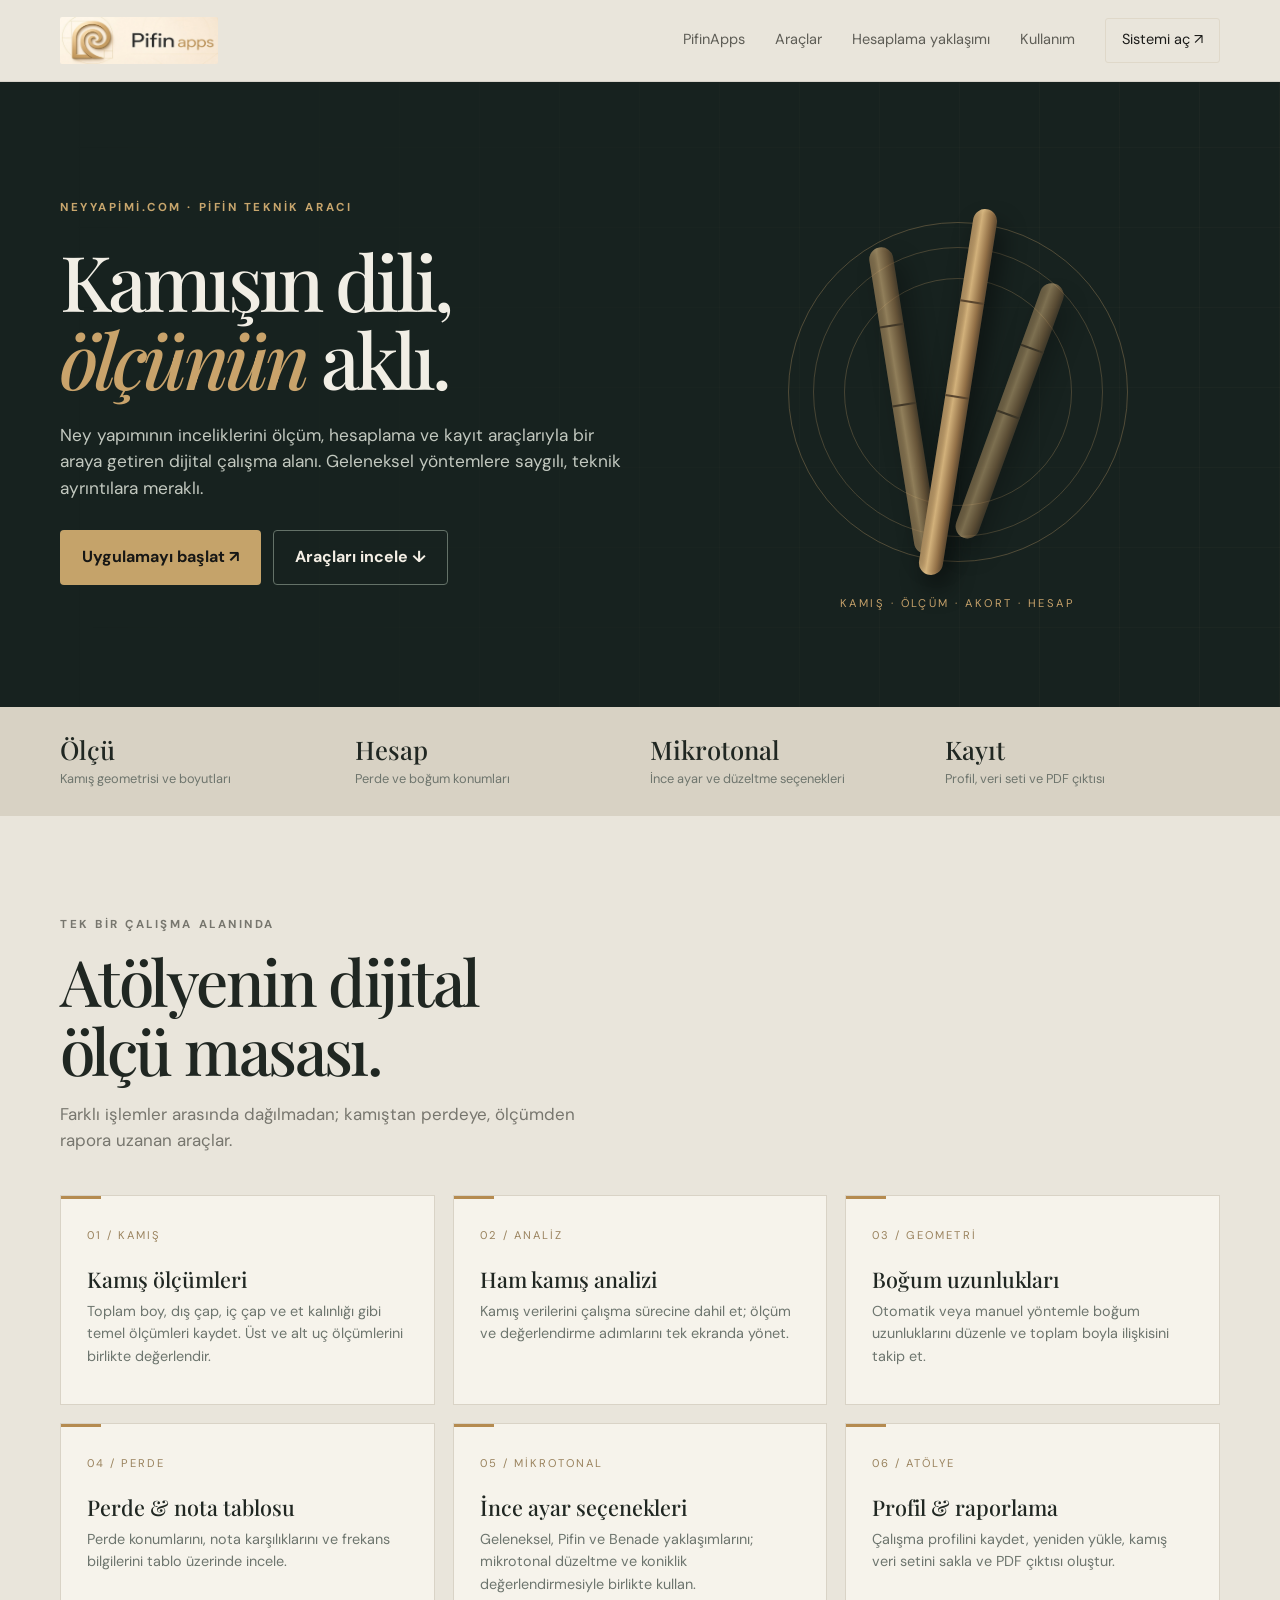
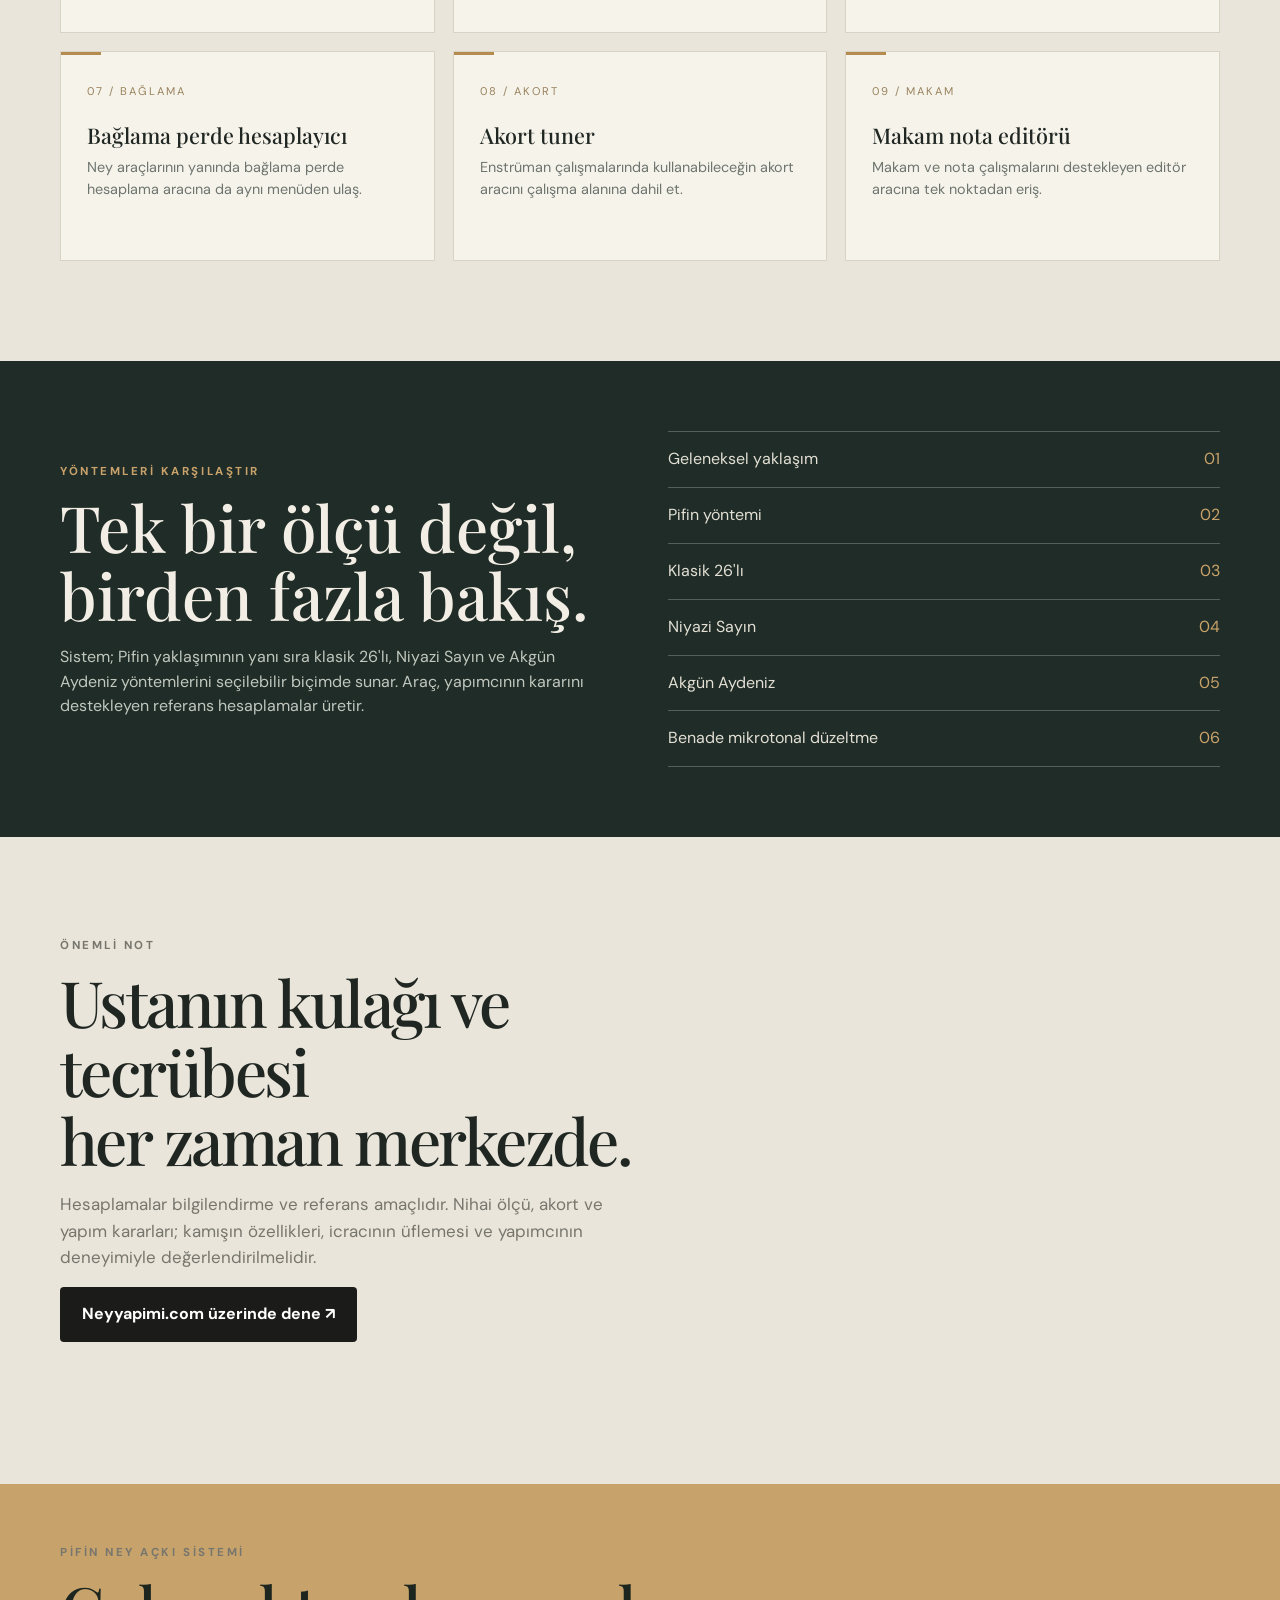
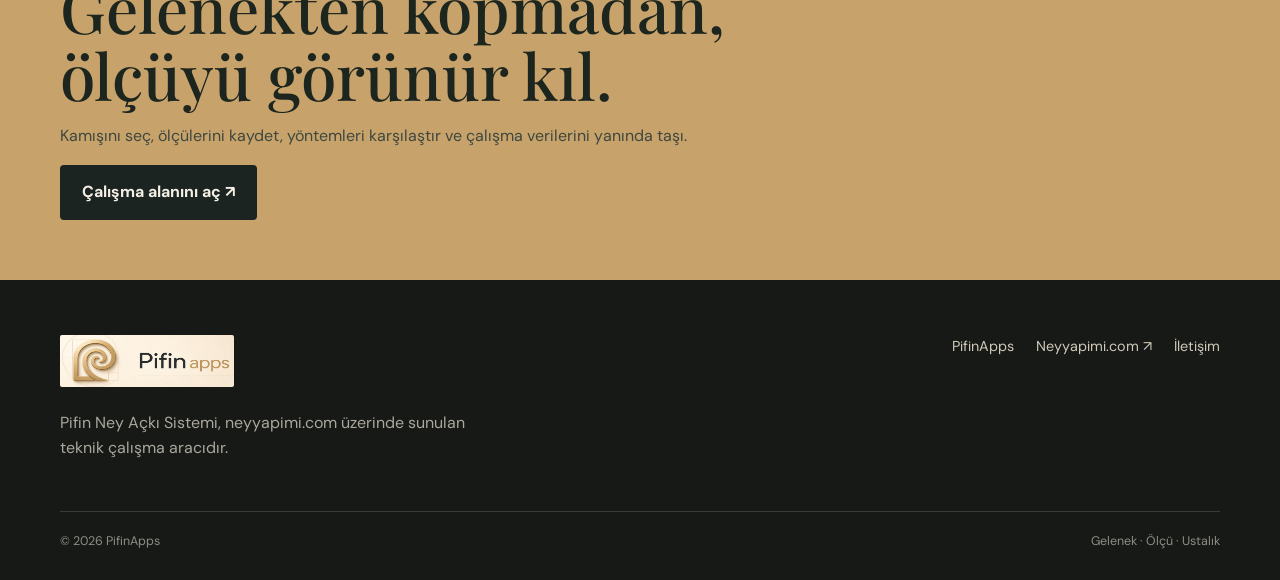
==== neyyapimi/index.html @ 7c408891 "Add files via upload" ====
<!doctype html><html lang="tr"><head><meta charset="utf-8"><meta name="viewport" content="width=device-width,initial-scale=1"><title>Pifin Ney Açkı Sistemi — Neyyapimi.com</title><meta name="description" content="Ney yapımında perde ve boğum hesaplamaları, kamış ölçümleri, mikrotonal düzeltme ve veri kayıt araçları. Pifin Ney Açkı Sistemi."><meta name="theme-color" content="#17221f"><meta property="og:title" content="Pifin Ney Açkı Sistemi"><meta property="og:description" content="Geleneksel ustalık ile ölçülebilir teknik yaklaşım aynı çalışma alanında."><link rel="icon" href="../assets/favicon.svg"><link rel="stylesheet" href="../styles.css"></head>
<body class="ney-page"><header class="topbar"><div class="wrap nav"><a class="brand brand-image ney-brand-image" href="../" aria-label="PifinApps ana sayfa"><img src="../assets/pifinapps-original-logo.jpg" alt="PifinApps"></a><button class="menu-btn" aria-label="Menüyü aç">☰</button><nav class="navlinks"><a href="../">PifinApps</a><a href="#araclar">Araçlar</a><a href="#yontemler">Hesaplama yaklaşımı</a><a href="#kullanim">Kullanım</a><a class="nav-cta" href="https://www.neyyapimi.com/" target="_blank" rel="noopener">Sistemi aç ↗</a></nav></div></header>
<main><section class="ney-hero"><div class="wrap ney-hero-grid"><div class="reveal"><div class="eyebrow">Neyyapimi.com · Pifin teknik aracı</div><h1>Kamışın dili,<br><em>ölçünün</em> aklı.</h1><p>Ney yapımının inceliklerini ölçüm, hesaplama ve kayıt araçlarıyla bir araya getiren dijital çalışma alanı. Geleneksel yöntemlere saygılı, teknik ayrıntılara meraklı.</p><div class="sahaf-actions"><a class="btn btn-gold" href="https://www.neyyapimi.com/" target="_blank" rel="noopener">Uygulamayı başlat ↗</a><a class="btn btn-light" href="#araclar">Araçları incele ↓</a></div></div><div class="ney-illustration reveal" aria-label="Ney kamışını temsil eden teknik illüstrasyon"><div class="reed-ring"></div><div class="reed r2"></div><div class="reed"></div><div class="reed r3"></div><div class="measurement">KAMIŞ · ÖLÇÜM · AKORT · HESAP</div></div></div></section>
<section class="ney-stats"><div class="wrap ney-stats-grid"><div><strong>Ölçü</strong><span>Kamış geometrisi ve boyutları</span></div><div><strong>Hesap</strong><span>Perde ve boğum konumları</span></div><div><strong>Mikrotonal</strong><span>İnce ayar ve düzeltme seçenekleri</span></div><div><strong>Kayıt</strong><span>Profil, veri seti ve PDF çıktısı</span></div></div></section>
<section class="section" id="araclar"><div class="wrap"><div class="section-head reveal"><div class="eyebrow">Tek bir çalışma alanında</div><h2>Atölyenin dijital<br>ölçü masası.</h2><p>Farklı işlemler arasında dağılmadan; kamıştan perdeye, ölçümden rapora uzanan araçlar.</p></div><div class="ney-tools">
<article class="tool reveal"><span class="tool-no">01 / KAMIŞ</span><h3>Kamış ölçümleri</h3><p>Toplam boy, dış çap, iç çap ve et kalınlığı gibi temel ölçümleri kaydet. Üst ve alt uç ölçümlerini birlikte değerlendir.</p></article>
<article class="tool reveal"><span class="tool-no">02 / ANALİZ</span><h3>Ham kamış analizi</h3><p>Kamış verilerini çalışma sürecine dahil et; ölçüm ve değerlendirme adımlarını tek ekranda yönet.</p></article>
<article class="tool reveal"><span class="tool-no">03 / GEOMETRİ</span><h3>Boğum uzunlukları</h3><p>Otomatik veya manuel yöntemle boğum uzunluklarını düzenle ve toplam boyla ilişkisini takip et.</p></article>
<article class="tool reveal"><span class="tool-no">04 / PERDE</span><h3>Perde & nota tablosu</h3><p>Perde konumlarını, nota karşılıklarını ve frekans bilgilerini tablo üzerinde incele.</p></article>
<article class="tool reveal"><span class="tool-no">05 / MİKROTONAL</span><h3>İnce ayar seçenekleri</h3><p>Geleneksel, Pifin ve Benade yaklaşımlarını; mikrotonal düzeltme ve koniklik değerlendirmesiyle birlikte kullan.</p></article>
<article class="tool reveal"><span class="tool-no">06 / ATÖLYE</span><h3>Profil & raporlama</h3><p>Çalışma profilini kaydet, yeniden yükle, kamış veri setini sakla ve PDF çıktısı oluştur.</p></article>
<article class="tool reveal"><span class="tool-no">07 / BAĞLAMA</span><h3>Bağlama perde hesaplayıcı</h3><p>Ney araçlarının yanında bağlama perde hesaplama aracına da aynı menüden ulaş.</p></article>
<article class="tool reveal"><span class="tool-no">08 / AKORT</span><h3>Akort tuner</h3><p>Enstrüman çalışmalarında kullanabileceğin akort aracını çalışma alanına dahil et.</p></article>
<article class="tool reveal"><span class="tool-no">09 / MAKAM</span><h3>Makam nota editörü</h3><p>Makam ve nota çalışmalarını destekleyen editör aracına tek noktadan eriş.</p></article>
</div></div></section>
<section class="method-panel" id="yontemler"><div class="wrap method-grid"><div class="reveal"><div class="eyebrow" style="color:#c9a36b">Yöntemleri karşılaştır</div><h2>Tek bir ölçü değil,<br>birden fazla bakış.</h2><p>Sistem; Pifin yaklaşımının yanı sıra klasik 26'lı, Niyazi Sayın ve Akgün Aydeniz yöntemlerini seçilebilir biçimde sunar. Araç, yapımcının kararını destekleyen referans hesaplamalar üretir.</p></div><div class="method-list reveal"><div>Geleneksel yaklaşım <span>01</span></div><div>Pifin yöntemi <span>02</span></div><div>Klasik 26'lı <span>03</span></div><div>Niyazi Sayın <span>04</span></div><div>Akgün Aydeniz <span>05</span></div><div>Benade mikrotonal düzeltme <span>06</span></div></div></div></section>
<section class="section" id="kullanim"><div class="wrap"><div class="section-head reveal"><div class="eyebrow">Önemli not</div><h2>Ustanın kulağı ve tecrübesi<br>her zaman merkezde.</h2><p>Hesaplamalar bilgilendirme ve referans amaçlıdır. Nihai ölçü, akort ve yapım kararları; kamışın özellikleri, icracının üflemesi ve yapımcının deneyimiyle değerlendirilmelidir.</p><a class="btn btn-dark" href="https://www.neyyapimi.com/" target="_blank" rel="noopener">Neyyapimi.com üzerinde dene ↗</a></div></div></section>
<section class="ney-callout"><div class="wrap reveal"><div class="eyebrow">Pifin Ney Açkı Sistemi</div><h2>Gelenekten kopmadan,<br>ölçüyü görünür kıl.</h2><p>Kamışını seç, ölçülerini kaydet, yöntemleri karşılaştır ve çalışma verilerini yanında taşı.</p><a class="btn" href="https://www.neyyapimi.com/" target="_blank" rel="noopener">Çalışma alanını aç ↗</a></div></section></main>
<footer class="footer"><div class="wrap"><div class="footer-grid"><div><a class="brand brand-image" href="../" aria-label="PifinApps ana sayfa"><img src="../assets/pifinapps-original-logo.jpg" alt="PifinApps"></a><p>Pifin Ney Açkı Sistemi, neyyapimi.com üzerinde sunulan teknik çalışma aracıdır.</p></div><div class="footer-links"><a href="../">PifinApps</a><a href="https://www.neyyapimi.com/" target="_blank" rel="noopener">Neyyapimi.com ↗</a><a href="mailto:pifinapps@gmail.com">İletişim</a></div></div><div class="copyright"><span>© <span id="year"></span> PifinApps</span><span>Gelenek · Ölçü · Ustalık</span></div></div></footer><script src="../site.js"></script></body></html>
---- styles.css ----
@import url('https://fonts.googleapis.com/css2?family=DM+Sans:wght@400;500;600;700&family=Playfair+Display:ital,wght@0,500;0,600;0,700;1,500;1,600&family=Manrope:wght@400;500;600;700;800&display=swap');
:root{--ink:#1b1b19;--muted:#77766e;--paper:#f4f0e7;--cream:#fbf8f0;--line:#dfd8c9;--gold:#c5a36a;--rust:#bd6047;--dark:#171916;--green:#263b32;--serif:'Playfair Display',Georgia,serif;--sans:'DM Sans',Arial,sans-serif;--wide:1160px}
*{box-sizing:border-box}html{scroll-behavior:smooth}body{margin:0;background:var(--paper);color:var(--ink);font-family:var(--sans);line-height:1.55}a{color:inherit;text-decoration:none}img{display:block;max-width:100%}button{font:inherit}.wrap{width:min(var(--wide),calc(100% - 48px));margin:auto}.eyebrow{font-size:.72rem;letter-spacing:.22em;text-transform:uppercase;font-weight:700;color:var(--muted)}.serif{font-family:var(--serif)}.section{padding:100px 0}.section-head{max-width:690px;margin-bottom:42px}.section-head h2{font:500 clamp(2.2rem,5vw,4rem)/1.08 var(--serif);letter-spacing:-.04em;margin:12px 0}.section-head p{color:var(--muted);font-size:1.06rem;max-width:560px}.btn{display:inline-flex;align-items:center;justify-content:center;gap:11px;padding:14px 21px;border-radius:4px;font-weight:700;transition:.25s;cursor:pointer;border:1px solid transparent}.btn:hover{transform:translateY(-3px)}.btn-dark{background:var(--ink);color:#fff}.btn-light{border-color:var(--line);background:rgba(255,255,255,.4)}.btn-gold{background:var(--gold);color:#171715}.topbar{height:82px;display:flex;align-items:center;border-bottom:1px solid rgba(0,0,0,.08);position:relative;z-index:10}.nav{display:flex;align-items:center;justify-content:space-between}.brand{display:flex;align-items:center;gap:12px;font:700 1.2rem var(--serif);letter-spacing:-.04em}.brand-mark{width:36px;height:36px;border:1px solid #c7ad7e;border-radius:50%;display:grid;place-items:center;color:#9b7945;font:700 1.1rem var(--serif)}.navlinks{display:flex;gap:30px;align-items:center;font-size:.91rem;color:#5e5d56}.navlinks a:hover{color:var(--rust)}.nav-cta{padding:10px 16px;border:1px solid var(--line);border-radius:3px;color:var(--ink)}.menu-btn{display:none;background:none;border:0;font-size:1.5rem}.footer{background:#171916;color:#eee9df;padding:55px 0 28px}.footer-grid{display:flex;justify-content:space-between;gap:30px;flex-wrap:wrap}.footer p{color:#a9a79e;max-width:420px}.footer-links{display:flex;gap:22px;flex-wrap:wrap;color:#d0c9ba;font-size:.9rem}.copyright{border-top:1px solid #393b35;margin-top:35px;padding-top:20px;color:#8d8e85;font-size:.78rem;display:flex;justify-content:space-between;gap:20px}.reveal{opacity:0;transform:translateY(20px);transition:opacity .7s,transform .7s}.reveal.visible{opacity:1;transform:none}
/* HOME */
.home{background:#171916;color:#f2eee5;overflow:hidden}.home .topbar{border-color:#35372f}.home .brand{color:#f2eee5}.home .navlinks{color:#c2c0b7}.home .nav-cta{border-color:#55564c;color:#f2eee5}.home-hero{min-height:690px;display:grid;align-items:center;position:relative;padding:90px 0 105px;background:radial-gradient(ellipse at 76% 48%,rgba(187,146,85,.15),transparent 40%),linear-gradient(115deg,#171916 0%,#1d241e 62%,#28251e 100%)}.home-hero:before{content:'P';position:absolute;right:8%;top:0;font:700 43rem/.9 var(--serif);color:rgba(205,173,119,.045);pointer-events:none}.home-hero .content{position:relative;z-index:1;max-width:760px}.home-hero .eyebrow{color:#c4a878}.home-hero h1{font:500 clamp(3.5rem,8vw,7.3rem)/.98 var(--serif);letter-spacing:-.06em;margin:26px 0}.home-hero h1 em{color:#d5b57f;font-weight:500}.home-hero p{color:#c3c2b9;max-width:560px;font-size:1.12rem;margin:0 0 34px}.hero-actions{display:flex;gap:12px;flex-wrap:wrap}.home .btn-light{color:#eee9df;border-color:#55564d;background:transparent}.hero-note{margin-top:80px;color:#888a80;font-size:.78rem;letter-spacing:.12em;text-transform:uppercase}.orbit{position:absolute;right:10%;top:23%;width:320px;height:320px;border:1px solid rgba(201,166,111,.3);border-radius:50%;display:grid;place-items:center}.orbit:before,.orbit:after{content:'';position:absolute;border:1px solid rgba(201,166,111,.2);border-radius:50%}.orbit:before{inset:28px}.orbit:after{inset:65px}.orbit-core{width:125px;height:125px;border:1px solid #b8945c;border-radius:35% 65% 50% 50%;transform:rotate(45deg);display:grid;place-items:center;color:#d6b77f;font:3.5rem var(--serif)}.orbit-core span{transform:rotate(-45deg)}.products{background:#e9e3d7;color:var(--ink);padding:95px 0}.product-grid{display:grid;grid-template-columns:1fr 1fr;gap:22px}.product-card{position:relative;min-height:470px;padding:38px;border:1px solid #d7cfbf;background:#f8f5ed;overflow:hidden;display:flex;flex-direction:column;justify-content:space-between;transition:.35s}.product-card:hover{transform:translateY(-6px);box-shadow:0 18px 40px #1d1c1715}.product-card .number{font-size:.72rem;letter-spacing:.2em;color:#898477}.product-card h3{font:500 clamp(2.5rem,5vw,4rem)/1 var(--serif);margin:20px 0 10px}.product-card p{max-width:380px;color:#777267}.product-card .product-mark{position:absolute;right:-20px;top:42px;width:210px;height:210px;border-radius:50%;border:1px solid #d8cdb7;display:grid;place-items:center;color:#c7a66e;font:8rem var(--serif);opacity:.7}.product-card.ney{background:#222c29;color:#f2eee5;border-color:#36443d}.product-card.ney p{color:#b8c0b9}.product-card.ney .product-mark{border-color:#64776b;color:#b18d5c}.product-card .card-bottom{display:flex;justify-content:space-between;align-items:center;margin-top:36px}.arrow{font-size:1.4rem}.manifesto{background:#d9d0bf;padding:85px 0;text-align:center}.manifesto blockquote{font:italic 500 clamp(2rem,4vw,3.4rem)/1.2 var(--serif);max-width:850px;margin:22px auto}.manifesto .eyebrow{color:#8a7250}
/* SAHAF */
.sahaf-page{background:#f2eee4}.sahaf-page .topbar{background:rgba(248,245,237,.92);backdrop-filter:blur(10px);position:sticky;top:0}.sahaf-logo{font:italic 600 1.8rem var(--serif);letter-spacing:-.06em}.sahaf-logo i{color:var(--rust);font-style:normal}.sahaf-hero{padding:76px 0 90px;position:relative;overflow:hidden;background:radial-gradient(ellipse at 75% 60%,#e5d9c4 0,transparent 43%),#f5f1e8}.sahaf-hero-grid{display:grid;grid-template-columns:.9fr 1.1fr;gap:50px;align-items:center}.sahaf-hero h1{font:500 clamp(3.5rem,7vw,6.2rem)/.99 var(--serif);letter-spacing:-.06em;margin:22px 0}.sahaf-hero h1 em{color:var(--rust)}.sahaf-hero p{color:#777267;max-width:490px;font-size:1.1rem}.sahaf-actions{display:flex;gap:12px;flex-wrap:wrap;margin-top:28px}.sahaf-visual{position:relative;min-height:570px;display:flex;align-items:center;justify-content:center}.phone{width:255px;border:8px solid #24231f;border-radius:35px;overflow:hidden;box-shadow:0 30px 65px #40372b30;transform:rotate(5deg);background:#f4f0e7;position:relative;z-index:2}.phone img{width:100%;height:auto}.phone-back{position:absolute;width:220px;transform:rotate(-8deg) translate(-115px,25px);border:7px solid #25241f;border-radius:30px;overflow:hidden;box-shadow:0 20px 45px #40372b25}.phone-back img{width:100%}.sahaf-stamp{position:absolute;right:4%;top:9%;font:italic 500 2rem var(--serif);color:#b9a17a;transform:rotate(8deg)}.sahaf-intro{display:grid;grid-template-columns:repeat(3,1fr);gap:1px;background:#ded6c7;border:1px solid #ded6c7}.sahaf-intro>div{background:#f8f5ed;padding:28px}.sahaf-intro strong{font:500 1.6rem var(--serif);display:block;margin-bottom:6px}.sahaf-intro span{color:#777267;font-size:.9rem}.feature-grid{display:grid;grid-template-columns:repeat(3,1fr);gap:18px}.feature{padding:28px;background:#faf7f0;border:1px solid #e3dccd;min-height:190px}.feature .ico{font-size:1.3rem;color:var(--rust)}.feature h3{font:600 1.3rem var(--serif);margin:15px 0 7px}.feature p{font-size:.9rem;color:#777267;margin:0}.gallery{display:grid;grid-template-columns:repeat(4,1fr);gap:18px;align-items:start}.shot{background:#e8e0d2;padding:10px 10px 15px;border:1px solid #ded5c5}.shot img{width:100%;height:auto;box-shadow:0 8px 18px #40372b15}.shot span{display:block;margin:12px 4px 0;font:500 1.05rem var(--serif)}.privacy-band{background:#1c1c19;color:#f4efe4;padding:75px 0}.privacy-grid{display:grid;grid-template-columns:1fr 1fr;gap:50px;align-items:center}.privacy-grid h2{font:500 clamp(2.5rem,5vw,4.2rem)/1.04 var(--serif);margin:12px 0}.privacy-grid p{color:#bcb9ad;max-width:480px}.privacy-points{display:grid;grid-template-columns:1fr 1fr;gap:16px}.privacy-points div{border-top:1px solid #4b4a41;padding-top:13px;color:#ded8ca}.privacy-points b{display:block;color:#d5b57f;margin-bottom:4px}.cta-band{padding:85px 0;text-align:center;background:#e8dfd0}.cta-band h2{font:500 clamp(2.5rem,5vw,4rem)/1.1 var(--serif);margin:10px auto 22px;max-width:760px}
/* NEY */
.ney-page{background:#e9e5db;color:#202722}.ney-page .topbar{background:#e9e5db}.ney-logo{font:800 1.05rem var(--sans);letter-spacing:.04em}.ney-logo b{color:#b58b50}.ney-hero{background:#17221f;color:#f1eee5;padding:90px 0 95px;position:relative;overflow:hidden}.ney-hero:after{content:'';position:absolute;inset:0;background:repeating-linear-gradient(90deg,transparent 0 79px,rgba(201,171,120,.07) 80px),repeating-linear-gradient(0deg,transparent 0 79px,rgba(201,171,120,.06) 80px);mask-image:linear-gradient(90deg,transparent,#000)}.ney-hero-grid{position:relative;z-index:1;display:grid;grid-template-columns:1.05fr .95fr;gap:55px;align-items:center}.ney-hero .eyebrow{color:#c8a66d}.ney-hero h1{font:500 clamp(3rem,6vw,5.8rem)/1.02 var(--serif);letter-spacing:-.05em;margin:24px 0}.ney-hero h1 em{color:#c9a36b}.ney-hero p{color:#c2c8bf;max-width:580px;font-size:1.08rem}.ney-hero .btn-light{color:#f4efe5;border-color:#647268;background:transparent}.ney-illustration{height:440px;position:relative;display:grid;place-items:center}.reed{height:370px;width:24px;background:linear-gradient(90deg,#81633d,#d2b17b 35%,#927047 75%,#5c472f);border-radius:14px;position:absolute;transform:rotate(9deg);box-shadow:inset 3px 0 4px #f2d9a155,8px 14px 25px #0007}.reed:before,.reed:after{content:'';position:absolute;left:0;right:0;height:2px;background:#59452e}.reed:before{top:25%}.reed:after{top:51%}.reed.r2{height:310px;transform:rotate(-9deg) translateX(-55px);opacity:.65}.reed.r3{height:270px;transform:rotate(20deg) translateX(55px);opacity:.55}.reed-ring{position:absolute;width:340px;height:340px;border:1px solid #a98a5d66;border-radius:50%}.reed-ring:before,.reed-ring:after{content:'';position:absolute;border:1px solid #a98a5d55;border-radius:50%;inset:24px}.reed-ring:after{inset:55px}.measurement{position:absolute;bottom:0;left:50%;transform:translateX(-50%);font-size:.7rem;letter-spacing:.22em;color:#c5a16a;text-transform:uppercase;white-space:nowrap}.ney-stats{background:#d8d2c4;padding:25px 0}.ney-stats-grid{display:grid;grid-template-columns:repeat(4,1fr);gap:20px}.ney-stats strong{display:block;font:500 1.6rem var(--serif)}.ney-stats span{color:#6e756d;font-size:.8rem}.ney-tools{display:grid;grid-template-columns:repeat(3,1fr);gap:18px}.tool{padding:26px;background:#f6f3eb;border:1px solid #d9d3c6;min-height:210px;position:relative}.tool:before{content:'';position:absolute;top:0;left:0;width:40px;height:3px;background:#b58b50}.tool .tool-no{font-size:.7rem;letter-spacing:.18em;color:#9a835e}.tool h3{font:500 1.35rem var(--serif);margin:18px 0 7px}.tool p{font-size:.9rem;color:#6d756e;margin:0}.method-panel{background:#202c27;color:#f2eee5;padding:70px 0}.method-grid{display:grid;grid-template-columns:1fr 1fr;gap:55px;align-items:center}.method-grid h2{font:500 clamp(2.3rem,5vw,4rem)/1.06 var(--serif);margin:12px 0}.method-grid p{color:#c0c7be}.method-list{border-top:1px solid #536057}.method-list div{padding:15px 0;border-bottom:1px solid #536057;display:flex;justify-content:space-between;gap:20px;color:#e2dfd4}.method-list span{color:#c9a36b}.ney-callout{background:#c7a36b;color:#1d251f;padding:60px 0}.ney-callout h2{font:500 clamp(2.4rem,5vw,4rem)/1.05 var(--serif);margin:12px 0}.ney-callout p{max-width:630px;color:#3f473e}.ney-callout .btn{background:#1b2420;color:#f5f0e5}
@media(max-width:850px){.navlinks{display:none;position:absolute;top:81px;left:0;right:0;background:#f5f1e8;padding:22px 24px;flex-direction:column;align-items:flex-start;border-bottom:1px solid var(--line)}.home .navlinks{background:#171916}.navlinks.open{display:flex}.menu-btn{display:block;color:inherit}.home-hero{min-height:610px}.orbit{right:-90px;opacity:.4}.product-grid,.sahaf-hero-grid,.privacy-grid,.ney-hero-grid,.method-grid{grid-template-columns:1fr}.sahaf-visual{min-height:500px}.feature-grid{grid-template-columns:repeat(2,1fr)}.gallery{grid-template-columns:repeat(2,1fr)}.ney-illustration{height:350px}.ney-stats-grid{grid-template-columns:repeat(2,1fr)}}
@media(max-width:540px){.wrap{width:min(var(--wide),calc(100% - 32px))}.section{padding:68px 0}.home-hero{padding:75px 0 65px;min-height:590px}.home-hero:before{font-size:28rem;right:-12%}.home-hero h1{font-size:3.7rem}.orbit{width:220px;height:220px;top:45%;right:-100px}.orbit-core{width:85px;height:85px;font-size:2.5rem}.product-grid{grid-template-columns:1fr}.product-card{min-height:390px;padding:27px}.product-card .product-mark{width:150px;height:150px;font-size:6rem}.manifesto{padding:65px 0}.sahaf-hero{padding:55px 0 60px}.sahaf-hero h1{font-size:3.7rem}.sahaf-visual{min-height:420px}.phone{width:205px}.phone-back{width:180px;transform:rotate(-8deg) translate(-92px,20px)}.sahaf-stamp{font-size:1.4rem}.sahaf-intro{grid-template-columns:1fr}.sahaf-intro>div{padding:20px}.feature-grid{grid-template-columns:1fr}.gallery{gap:10px}.shot{padding:7px}.shot span{font-size:.9rem}.privacy-points{grid-template-columns:1fr 1fr}.ney-hero{padding:65px 0}.ney-hero h1{font-size:3.5rem}.ney-illustration{height:300px}.reed{height:260px}.reed.r2{height:220px}.reed.r3{height:190px}.reed-ring{width:260px;height:260px}.ney-stats-grid{gap:12px}.ney-stats strong{font-size:1.3rem}.ney-tools{grid-template-columns:1fr}.copyright{flex-direction:column}.footer-grid{display:block}.footer-links{margin-top:25px}}

/* Orijinal marka görselleri: yeniden çizilmedi veya renklendirilmedi. */
.brand-image{display:inline-flex;align-items:center;gap:0;letter-spacing:0}
.brand-image img{display:block;width:174px;height:auto;max-height:54px;object-fit:contain;border-radius:2px}
.home .topbar .brand-image img{width:184px}
.sahaf-logo-image{display:inline-flex;align-items:center;line-height:0}
.sahaf-logo-image img{display:block;width:148px;height:auto;max-height:62px;object-fit:contain}
.sahaf-page .topbar{background:#f2eee4}
.ney-brand-image img{width:158px}
.orbit-core{overflow:hidden;background:#f6efdf;border:1px solid rgba(193,158,103,.35);box-shadow:0 20px 70px rgba(0,0,0,.18)}
.orbit-core img{width:100%;height:100%;object-fit:cover}
@media(max-width:540px){
 .brand-image img{width:145px;max-height:46px}
 .home .topbar .brand-image img{width:150px}
 .sahaf-logo-image img{width:126px}
 .ney-brand-image img{width:140px}
}
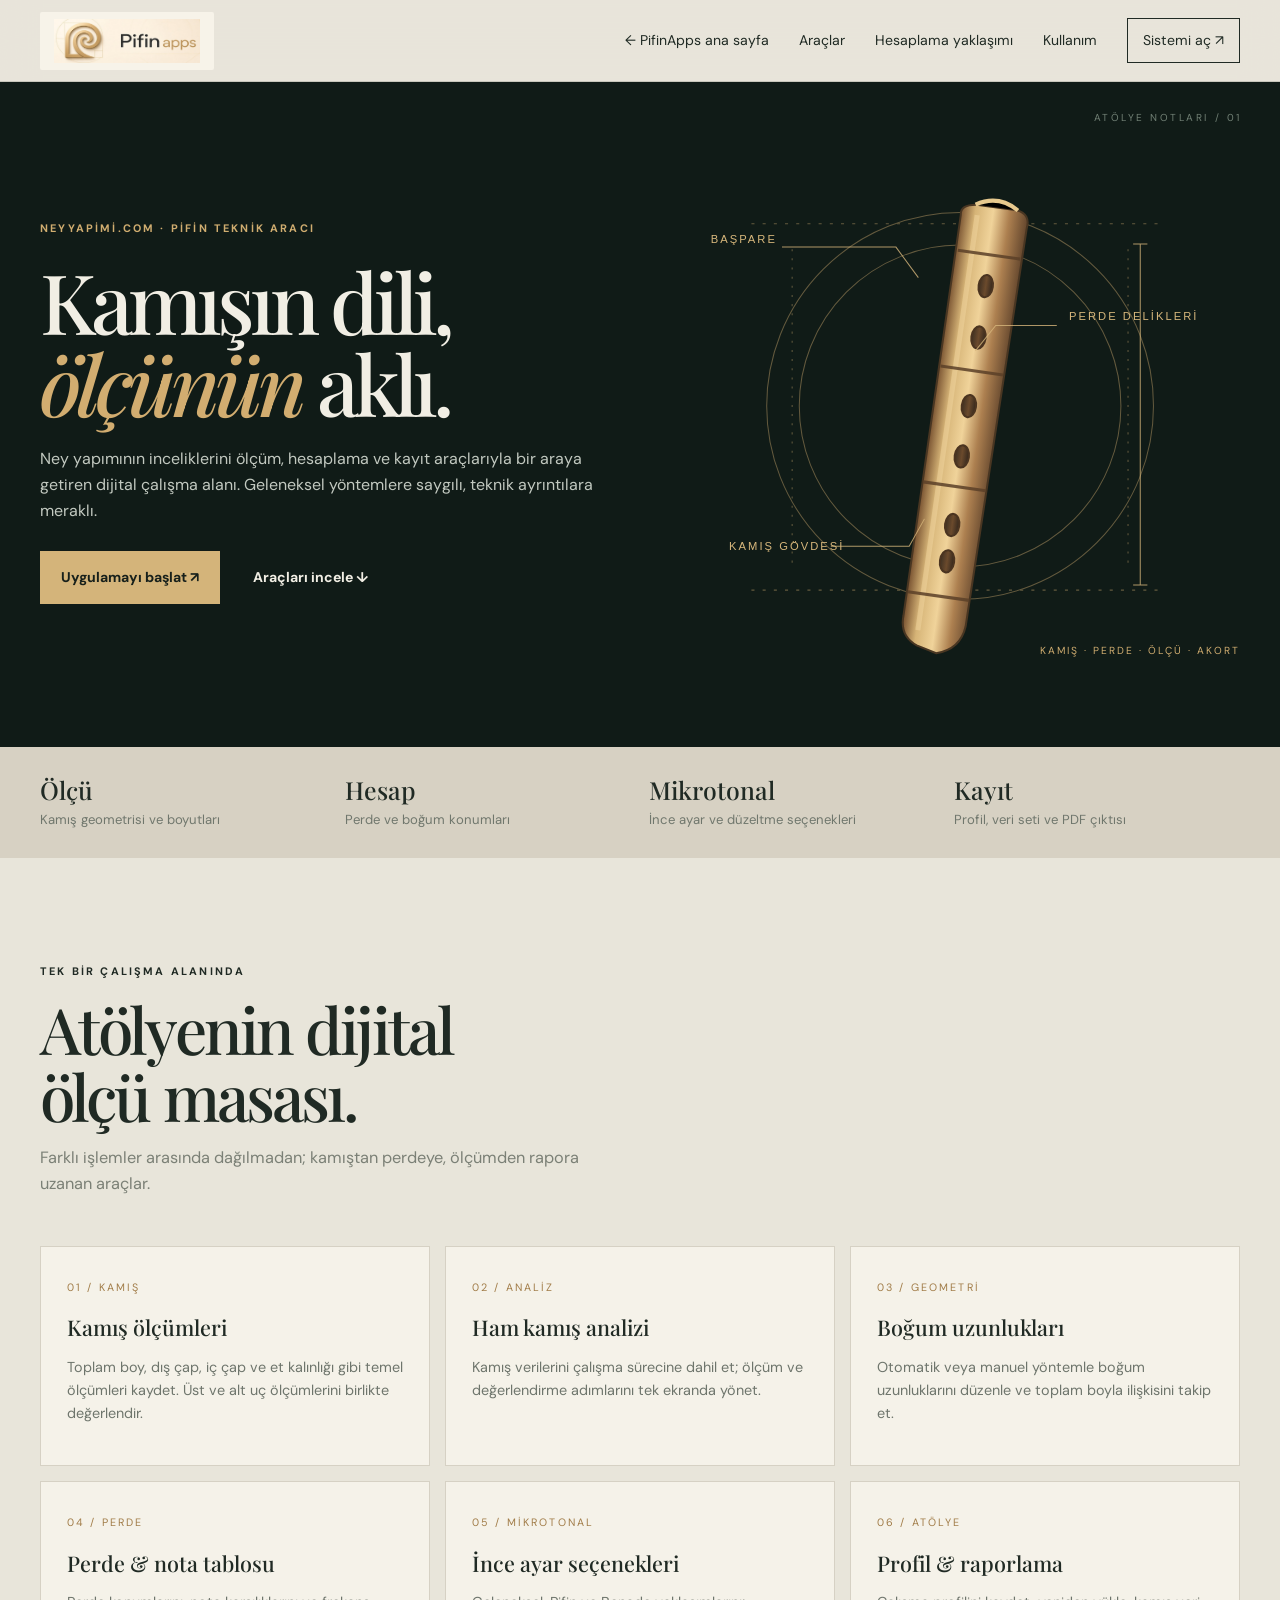
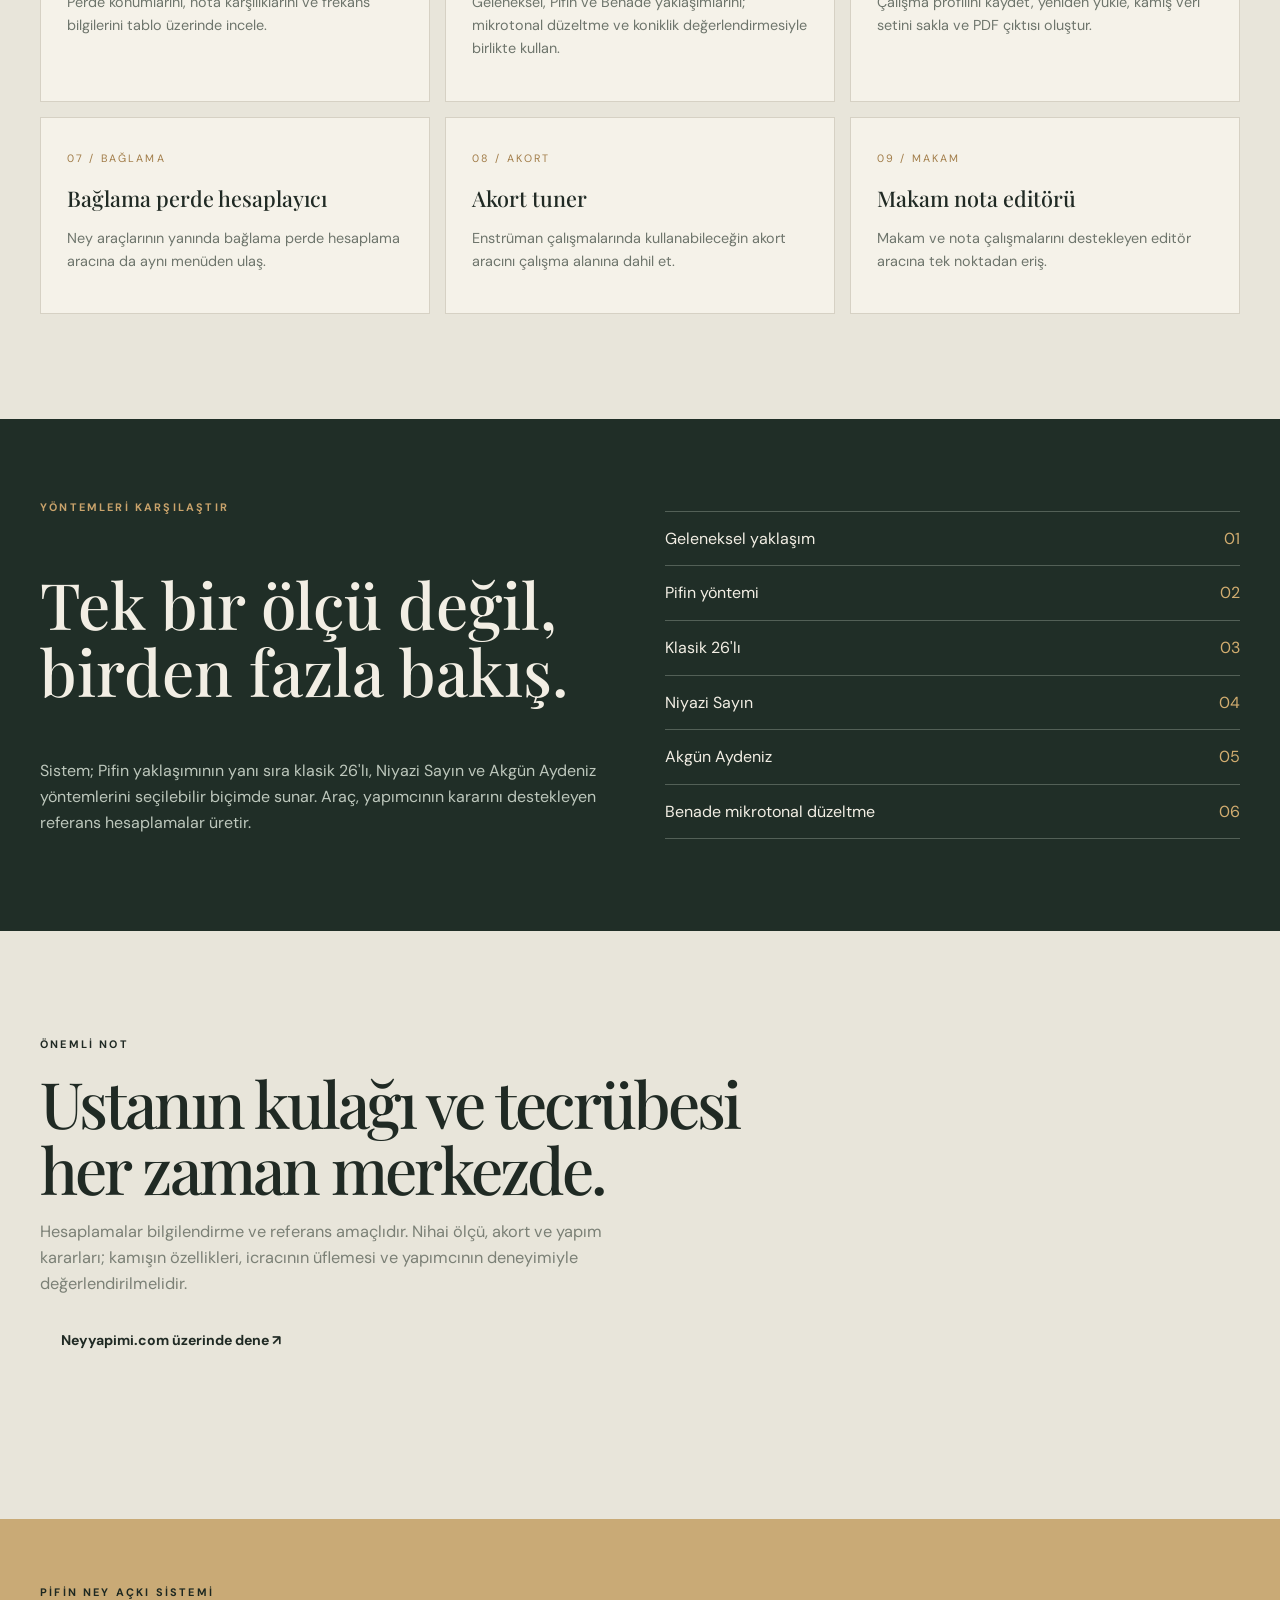
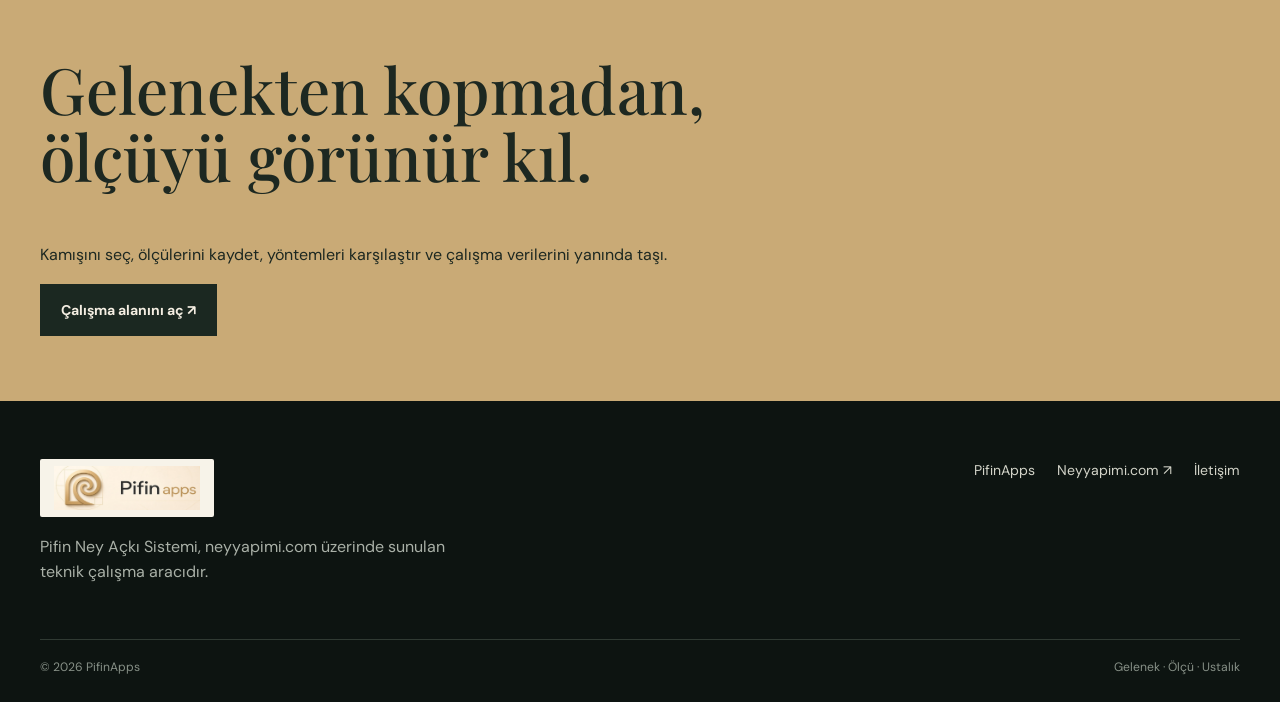
==== commit 472023c8: "Add files via upload" ====
--- a/neyyapimi/index.html
+++ b/neyyapimi/index.html
@@ -1,6 +1,6 @@
 <!doctype html><html lang="tr"><head><meta charset="utf-8"><meta name="viewport" content="width=device-width,initial-scale=1"><title>Pifin Ney Açkı Sistemi — Neyyapimi.com</title><meta name="description" content="Ney yapımında perde ve boğum hesaplamaları, kamış ölçümleri, mikrotonal düzeltme ve veri kayıt araçları. Pifin Ney Açkı Sistemi."><meta name="theme-color" content="#17221f"><meta property="og:title" content="Pifin Ney Açkı Sistemi"><meta property="og:description" content="Geleneksel ustalık ile ölçülebilir teknik yaklaşım aynı çalışma alanında."><link rel="icon" href="../assets/favicon.svg"><link rel="stylesheet" href="../styles.css"></head>
-<body class="ney-page"><header class="topbar"><div class="wrap nav"><a class="brand brand-image ney-brand-image" href="../" aria-label="PifinApps ana sayfa"><img src="../assets/pifinapps-original-logo.jpg" alt="PifinApps"></a><button class="menu-btn" aria-label="Menüyü aç">☰</button><nav class="navlinks"><a href="../">PifinApps</a><a href="#araclar">Araçlar</a><a href="#yontemler">Hesaplama yaklaşımı</a><a href="#kullanim">Kullanım</a><a class="nav-cta" href="https://www.neyyapimi.com/" target="_blank" rel="noopener">Sistemi aç ↗</a></nav></div></header>
-<main><section class="ney-hero"><div class="wrap ney-hero-grid"><div class="reveal"><div class="eyebrow">Neyyapimi.com · Pifin teknik aracı</div><h1>Kamışın dili,<br><em>ölçünün</em> aklı.</h1><p>Ney yapımının inceliklerini ölçüm, hesaplama ve kayıt araçlarıyla bir araya getiren dijital çalışma alanı. Geleneksel yöntemlere saygılı, teknik ayrıntılara meraklı.</p><div class="sahaf-actions"><a class="btn btn-gold" href="https://www.neyyapimi.com/" target="_blank" rel="noopener">Uygulamayı başlat ↗</a><a class="btn btn-light" href="#araclar">Araçları incele ↓</a></div></div><div class="ney-illustration reveal" aria-label="Ney kamışını temsil eden teknik illüstrasyon"><div class="reed-ring"></div><div class="reed r2"></div><div class="reed"></div><div class="reed r3"></div><div class="measurement">KAMIŞ · ÖLÇÜM · AKORT · HESAP</div></div></div></section>
+<body class="ney-page" id="top"><header class="topbar"><div class="wrap nav"><a class="brand brand-image ney-brand-image" href="../" aria-label="PifinApps ana sayfa"><img src="../assets/pifinapps-original-logo.jpg" alt="PifinApps"></a><button class="menu-btn" aria-label="Menüyü aç">☰</button><nav class="navlinks"><a href="../">← PifinApps ana sayfa</a><a href="#araclar">Araçlar</a><a href="#yontemler">Hesaplama yaklaşımı</a><a href="#kullanim">Kullanım</a><a class="nav-cta" href="https://www.neyyapimi.com/" target="_blank" rel="noopener">Sistemi aç ↗</a></nav></div></header>
+<main><section class="ney-hero"><div class="wrap ney-hero-grid"><div class="reveal"><div class="eyebrow">Neyyapimi.com · Pifin teknik aracı</div><h1>Kamışın dili,<br><em>ölçünün</em> aklı.</h1><p>Ney yapımının inceliklerini ölçüm, hesaplama ve kayıt araçlarıyla bir araya getiren dijital çalışma alanı. Geleneksel yöntemlere saygılı, teknik ayrıntılara meraklı.</p><div class="sahaf-actions"><a class="btn btn-gold" href="https://www.neyyapimi.com/" target="_blank" rel="noopener">Uygulamayı başlat ↗</a><a class="btn btn-light" href="#araclar">Araçları incele ↓</a></div></div><div class="ney-art reveal" aria-label="Ney enstrümanının teknik çizimi"><svg viewBox="0 0 560 500" role="img" aria-label="Ney gövdesi, perde delikleri ve ölçü çizgileri"><defs><linearGradient id="reedWood" x1="0" x2="1"><stop stop-color="#76502f"/><stop offset=".22" stop-color="#d6b477"/><stop offset=".48" stop-color="#f0d39a"/><stop offset=".72" stop-color="#ad8050"/><stop offset="1" stop-color="#63462d"/></linearGradient><linearGradient id="bore" x1="0" x2="1"><stop stop-color="#3d3022"/><stop offset=".5" stop-color="#6b4a2c"/><stop offset="1" stop-color="#33271d"/></linearGradient></defs><g fill="none" stroke="#c9a66d" opacity=".45"><circle cx="285" cy="244" r="190"/><circle cx="285" cy="244" r="158"/><path d="M80 65H480M80 425H480" stroke-dasharray="3 8"/><path d="M120 90V400M450 90V400" stroke-dasharray="2 7"/></g><g transform="translate(245 38) rotate(8 40 210)"><path d="M14 20 Q12 10 28 8 L68 8 Q82 10 80 24 L75 420 Q73 443 50 450 L30 445 Q12 438 13 418Z" fill="url(#reedWood)" stroke="#493622" stroke-width="2"/><path d="M30 18L29 430" stroke="#f4d9a4" stroke-width="5" opacity=".45"/><path d="M16 55H78M15 170H77M14 285H76M14 394H75" stroke="#5b4028" stroke-width="3" opacity=".85"/><path d="M27 8Q48 -5 69 8" stroke="#e7c98e" stroke-width="4"/><g fill="url(#bore)" stroke="#4b3420" stroke-width="2"><ellipse cx="48" cy="86" rx="7" ry="11"/><ellipse cx="48" cy="137" rx="7" ry="11"/><ellipse cx="48" cy="205" rx="7" ry="11"/><ellipse cx="48" cy="255" rx="7" ry="11"/><ellipse cx="48" cy="323" rx="7" ry="11"/><ellipse cx="48" cy="359" rx="7" ry="11"/></g></g><g fill="#d7b77c" font-family="Arial,sans-serif" font-size="11" letter-spacing="2"><text x="40" y="84">BAŞPARE</text><text x="392" y="160">PERDE DELİKLERİ</text><text x="58" y="386">KAMIŞ GÖVDESİ</text></g><g stroke="#d7b77c" stroke-width="1" fill="none" opacity=".8"><path d="M110 88H222L244 118M380 165H320L300 190M158 382H235L250 355"/><path d="M462 85V420M455 85H469M455 420H469"/></g></svg><div class="ney-caption">KAMIŞ · PERDE · ÖLÇÜ · AKORT</div></div></div></section>
 <section class="ney-stats"><div class="wrap ney-stats-grid"><div><strong>Ölçü</strong><span>Kamış geometrisi ve boyutları</span></div><div><strong>Hesap</strong><span>Perde ve boğum konumları</span></div><div><strong>Mikrotonal</strong><span>İnce ayar ve düzeltme seçenekleri</span></div><div><strong>Kayıt</strong><span>Profil, veri seti ve PDF çıktısı</span></div></div></section>
 <section class="section" id="araclar"><div class="wrap"><div class="section-head reveal"><div class="eyebrow">Tek bir çalışma alanında</div><h2>Atölyenin dijital<br>ölçü masası.</h2><p>Farklı işlemler arasında dağılmadan; kamıştan perdeye, ölçümden rapora uzanan araçlar.</p></div><div class="ney-tools">
 <article class="tool reveal"><span class="tool-no">01 / KAMIŞ</span><h3>Kamış ölçümleri</h3><p>Toplam boy, dış çap, iç çap ve et kalınlığı gibi temel ölçümleri kaydet. Üst ve alt uç ölçümlerini birlikte değerlendir.</p></article>
@@ -16,4 +16,4 @@
 <section class="method-panel" id="yontemler"><div class="wrap method-grid"><div class="reveal"><div class="eyebrow" style="color:#c9a36b">Yöntemleri karşılaştır</div><h2>Tek bir ölçü değil,<br>birden fazla bakış.</h2><p>Sistem; Pifin yaklaşımının yanı sıra klasik 26'lı, Niyazi Sayın ve Akgün Aydeniz yöntemlerini seçilebilir biçimde sunar. Araç, yapımcının kararını destekleyen referans hesaplamalar üretir.</p></div><div class="method-list reveal"><div>Geleneksel yaklaşım <span>01</span></div><div>Pifin yöntemi <span>02</span></div><div>Klasik 26'lı <span>03</span></div><div>Niyazi Sayın <span>04</span></div><div>Akgün Aydeniz <span>05</span></div><div>Benade mikrotonal düzeltme <span>06</span></div></div></div></section>
 <section class="section" id="kullanim"><div class="wrap"><div class="section-head reveal"><div class="eyebrow">Önemli not</div><h2>Ustanın kulağı ve tecrübesi<br>her zaman merkezde.</h2><p>Hesaplamalar bilgilendirme ve referans amaçlıdır. Nihai ölçü, akort ve yapım kararları; kamışın özellikleri, icracının üflemesi ve yapımcının deneyimiyle değerlendirilmelidir.</p><a class="btn btn-dark" href="https://www.neyyapimi.com/" target="_blank" rel="noopener">Neyyapimi.com üzerinde dene ↗</a></div></div></section>
 <section class="ney-callout"><div class="wrap reveal"><div class="eyebrow">Pifin Ney Açkı Sistemi</div><h2>Gelenekten kopmadan,<br>ölçüyü görünür kıl.</h2><p>Kamışını seç, ölçülerini kaydet, yöntemleri karşılaştır ve çalışma verilerini yanında taşı.</p><a class="btn" href="https://www.neyyapimi.com/" target="_blank" rel="noopener">Çalışma alanını aç ↗</a></div></section></main>
-<footer class="footer"><div class="wrap"><div class="footer-grid"><div><a class="brand brand-image" href="../" aria-label="PifinApps ana sayfa"><img src="../assets/pifinapps-original-logo.jpg" alt="PifinApps"></a><p>Pifin Ney Açkı Sistemi, neyyapimi.com üzerinde sunulan teknik çalışma aracıdır.</p></div><div class="footer-links"><a href="../">PifinApps</a><a href="https://www.neyyapimi.com/" target="_blank" rel="noopener">Neyyapimi.com ↗</a><a href="mailto:pifinapps@gmail.com">İletişim</a></div></div><div class="copyright"><span>© <span id="year"></span> PifinApps</span><span>Gelenek · Ölçü · Ustalık</span></div></div></footer><script src="../site.js"></script></body></html>
+<footer class="footer"><div class="wrap"><div class="footer-grid"><div><a class="brand brand-image" href="../" aria-label="PifinApps ana sayfa"><img src="../assets/pifinapps-original-logo.jpg" alt="PifinApps"></a><p>Pifin Ney Açkı Sistemi, neyyapimi.com üzerinde sunulan teknik çalışma aracıdır.</p></div><div class="footer-links"><a href="../">PifinApps</a><a href="https://www.neyyapimi.com/" target="_blank" rel="noopener">Neyyapimi.com ↗</a><a href="mailto:pifinapps@gmail.com">İletişim</a></div></div><div class="copyright"><span>© <span id="year"></span> PifinApps</span><span>Gelenek · Ölçü · Ustalık</span></div></div></footer><button class="backtop" aria-label="Yukarı çık">↑</button><script src="../site.js"></script></body></html>
--- a/styles.css
+++ b/styles.css
@@ -1,28 +1,11 @@
-@import url('https://fonts.googleapis.com/css2?family=DM+Sans:wght@400;500;600;700&family=Playfair+Display:ital,wght@0,500;0,600;0,700;1,500;1,600&family=Manrope:wght@400;500;600;700;800&display=swap');
-:root{--ink:#1b1b19;--muted:#77766e;--paper:#f4f0e7;--cream:#fbf8f0;--line:#dfd8c9;--gold:#c5a36a;--rust:#bd6047;--dark:#171916;--green:#263b32;--serif:'Playfair Display',Georgia,serif;--sans:'DM Sans',Arial,sans-serif;--wide:1160px}
-*{box-sizing:border-box}html{scroll-behavior:smooth}body{margin:0;background:var(--paper);color:var(--ink);font-family:var(--sans);line-height:1.55}a{color:inherit;text-decoration:none}img{display:block;max-width:100%}button{font:inherit}.wrap{width:min(var(--wide),calc(100% - 48px));margin:auto}.eyebrow{font-size:.72rem;letter-spacing:.22em;text-transform:uppercase;font-weight:700;color:var(--muted)}.serif{font-family:var(--serif)}.section{padding:100px 0}.section-head{max-width:690px;margin-bottom:42px}.section-head h2{font:500 clamp(2.2rem,5vw,4rem)/1.08 var(--serif);letter-spacing:-.04em;margin:12px 0}.section-head p{color:var(--muted);font-size:1.06rem;max-width:560px}.btn{display:inline-flex;align-items:center;justify-content:center;gap:11px;padding:14px 21px;border-radius:4px;font-weight:700;transition:.25s;cursor:pointer;border:1px solid transparent}.btn:hover{transform:translateY(-3px)}.btn-dark{background:var(--ink);color:#fff}.btn-light{border-color:var(--line);background:rgba(255,255,255,.4)}.btn-gold{background:var(--gold);color:#171715}.topbar{height:82px;display:flex;align-items:center;border-bottom:1px solid rgba(0,0,0,.08);position:relative;z-index:10}.nav{display:flex;align-items:center;justify-content:space-between}.brand{display:flex;align-items:center;gap:12px;font:700 1.2rem var(--serif);letter-spacing:-.04em}.brand-mark{width:36px;height:36px;border:1px solid #c7ad7e;border-radius:50%;display:grid;place-items:center;color:#9b7945;font:700 1.1rem var(--serif)}.navlinks{display:flex;gap:30px;align-items:center;font-size:.91rem;color:#5e5d56}.navlinks a:hover{color:var(--rust)}.nav-cta{padding:10px 16px;border:1px solid var(--line);border-radius:3px;color:var(--ink)}.menu-btn{display:none;background:none;border:0;font-size:1.5rem}.footer{background:#171916;color:#eee9df;padding:55px 0 28px}.footer-grid{display:flex;justify-content:space-between;gap:30px;flex-wrap:wrap}.footer p{color:#a9a79e;max-width:420px}.footer-links{display:flex;gap:22px;flex-wrap:wrap;color:#d0c9ba;font-size:.9rem}.copyright{border-top:1px solid #393b35;margin-top:35px;padding-top:20px;color:#8d8e85;font-size:.78rem;display:flex;justify-content:space-between;gap:20px}.reveal{opacity:0;transform:translateY(20px);transition:opacity .7s,transform .7s}.reveal.visible{opacity:1;transform:none}
-/* HOME */
-.home{background:#171916;color:#f2eee5;overflow:hidden}.home .topbar{border-color:#35372f}.home .brand{color:#f2eee5}.home .navlinks{color:#c2c0b7}.home .nav-cta{border-color:#55564c;color:#f2eee5}.home-hero{min-height:690px;display:grid;align-items:center;position:relative;padding:90px 0 105px;background:radial-gradient(ellipse at 76% 48%,rgba(187,146,85,.15),transparent 40%),linear-gradient(115deg,#171916 0%,#1d241e 62%,#28251e 100%)}.home-hero:before{content:'P';position:absolute;right:8%;top:0;font:700 43rem/.9 var(--serif);color:rgba(205,173,119,.045);pointer-events:none}.home-hero .content{position:relative;z-index:1;max-width:760px}.home-hero .eyebrow{color:#c4a878}.home-hero h1{font:500 clamp(3.5rem,8vw,7.3rem)/.98 var(--serif);letter-spacing:-.06em;margin:26px 0}.home-hero h1 em{color:#d5b57f;font-weight:500}.home-hero p{color:#c3c2b9;max-width:560px;font-size:1.12rem;margin:0 0 34px}.hero-actions{display:flex;gap:12px;flex-wrap:wrap}.home .btn-light{color:#eee9df;border-color:#55564d;background:transparent}.hero-note{margin-top:80px;color:#888a80;font-size:.78rem;letter-spacing:.12em;text-transform:uppercase}.orbit{position:absolute;right:10%;top:23%;width:320px;height:320px;border:1px solid rgba(201,166,111,.3);border-radius:50%;display:grid;place-items:center}.orbit:before,.orbit:after{content:'';position:absolute;border:1px solid rgba(201,166,111,.2);border-radius:50%}.orbit:before{inset:28px}.orbit:after{inset:65px}.orbit-core{width:125px;height:125px;border:1px solid #b8945c;border-radius:35% 65% 50% 50%;transform:rotate(45deg);display:grid;place-items:center;color:#d6b77f;font:3.5rem var(--serif)}.orbit-core span{transform:rotate(-45deg)}.products{background:#e9e3d7;color:var(--ink);padding:95px 0}.product-grid{display:grid;grid-template-columns:1fr 1fr;gap:22px}.product-card{position:relative;min-height:470px;padding:38px;border:1px solid #d7cfbf;background:#f8f5ed;overflow:hidden;display:flex;flex-direction:column;justify-content:space-between;transition:.35s}.product-card:hover{transform:translateY(-6px);box-shadow:0 18px 40px #1d1c1715}.product-card .number{font-size:.72rem;letter-spacing:.2em;color:#898477}.product-card h3{font:500 clamp(2.5rem,5vw,4rem)/1 var(--serif);margin:20px 0 10px}.product-card p{max-width:380px;color:#777267}.product-card .product-mark{position:absolute;right:-20px;top:42px;width:210px;height:210px;border-radius:50%;border:1px solid #d8cdb7;display:grid;place-items:center;color:#c7a66e;font:8rem var(--serif);opacity:.7}.product-card.ney{background:#222c29;color:#f2eee5;border-color:#36443d}.product-card.ney p{color:#b8c0b9}.product-card.ney .product-mark{border-color:#64776b;color:#b18d5c}.product-card .card-bottom{display:flex;justify-content:space-between;align-items:center;margin-top:36px}.arrow{font-size:1.4rem}.manifesto{background:#d9d0bf;padding:85px 0;text-align:center}.manifesto blockquote{font:italic 500 clamp(2rem,4vw,3.4rem)/1.2 var(--serif);max-width:850px;margin:22px auto}.manifesto .eyebrow{color:#8a7250}
+@import url('https://fonts.googleapis.com/css2?family=DM+Sans:wght@400;500;600;700&family=Manrope:wght@400;500;600;700;800&family=Playfair+Display:ital,wght@0,500;0,600;0,700;1,500;1,600&display=swap');
+:root{--night:#101815;--night2:#19241f;--paper:#f1eee5;--paper2:#e6e0d2;--ink:#202821;--muted:#7b8076;--gold:#d4b47a;--rust:#a9573e;--line:rgba(32,40,33,.16);--serif:'Playfair Display',Georgia,serif;--sans:'DM Sans',Manrope,Arial,sans-serif;--max:1200px}*{box-sizing:border-box}html{scroll-behavior:smooth;scroll-padding-top:90px}body{margin:0;font-family:var(--sans);line-height:1.6}a{color:inherit;text-decoration:none}img{max-width:100%;display:block}button{font:inherit}.wrap{width:min(var(--max),calc(100% - 56px));margin:auto}.eyebrow{font-size:.68rem;letter-spacing:.2em;text-transform:uppercase;font-weight:700}.topbar{height:82px;position:sticky;top:0;z-index:50;backdrop-filter:blur(18px);border-bottom:1px solid var(--line)}.nav{height:100%;display:flex;align-items:center;justify-content:space-between}.brand-image{display:inline-flex;align-items:center;background:#f7f3e9;padding:7px 12px;border-radius:2px;line-height:0}.brand-image img{width:150px;height:44px;object-fit:contain}.navlinks{display:flex;align-items:center;gap:30px;font-size:.88rem}.navlinks a{transition:color .2s}.navlinks a:hover{color:var(--gold)}.nav-cta{border:1px solid currentColor;padding:10px 15px}.menu-btn{display:none;border:0;background:none;font-size:1.5rem;color:inherit}.btn{display:inline-flex;align-items:center;justify-content:center;gap:12px;padding:14px 20px;border:1px solid transparent;font-weight:700;font-size:.88rem;transition:transform .2s,background .2s;cursor:pointer}.btn:hover{transform:translateY(-3px)}.btn-gold{background:var(--gold);color:#17201b}.btn-outline{border-color:currentColor}.section{padding:105px 0}.section-head{max-width:720px;margin-bottom:48px}.section-head h2{font:500 clamp(2.5rem,5vw,4.8rem)/1.04 var(--serif);letter-spacing:-.045em;margin:16px 0}.section-head p{max-width:570px;color:var(--muted);font-size:1.02rem}.footer{background:#0d1411;color:#eee9dd;padding:58px 0 25px}.footer-grid{display:flex;justify-content:space-between;gap:35px;flex-wrap:wrap}.footer p{max-width:410px;color:#a9b0a7}.footer-links{display:flex;gap:22px;flex-wrap:wrap;font-size:.88rem;color:#d3d4c9}.copyright{border-top:1px solid #303a33;margin-top:38px;padding-top:18px;display:flex;justify-content:space-between;gap:20px;color:#879087;font-size:.76rem}.reveal{opacity:0;transform:translateY(18px);transition:opacity .65s,transform .65s}.reveal.visible{opacity:1;transform:none}.backtop{position:fixed;right:22px;bottom:22px;width:46px;height:46px;border:1px solid #ffffff45;background:#17231e;color:#f5eddb;z-index:40;display:grid;place-items:center;opacity:0;pointer-events:none;transition:.2s}.backtop.show{opacity:1;pointer-events:auto}
+/* PIFINAPPS */
+.home{background:var(--night);color:#f2eee4}.home .topbar{background:#101815eF;border-color:#344039}.home .navlinks{color:#d3d6ce}.home .nav-cta{border-color:#68736a}.home-hero{min-height:700px;display:flex;align-items:center;position:relative;overflow:hidden;background:radial-gradient(ellipse at 78% 70%,#354d3e 0,transparent 38%),linear-gradient(120deg,#101815 10%,#1a2922 65%,#28362c)}.home-hero:before{content:'PIFIN';position:absolute;right:-5%;bottom:-19%;font:700 clamp(12rem,31vw,31rem)/.8 var(--sans);letter-spacing:-.12em;color:#ffffff06;white-space:nowrap}.hero-layout{display:grid;grid-template-columns:1.1fr .9fr;gap:40px;align-items:center;position:relative;z-index:1}.home-hero .eyebrow{color:var(--gold)}.home-hero h1{font:500 clamp(4.2rem,9vw,8.6rem)/.91 var(--serif);letter-spacing:-.07em;margin:28px 0}.home-hero h1 em{color:var(--gold)}.home-hero p{max-width:540px;color:#c1c9bf;font-size:1.08rem}.hero-actions{display:flex;gap:12px;flex-wrap:wrap;margin-top:32px}.home .btn-outline{color:#f4eee2}.hero-aside{position:relative;min-height:460px;display:flex;align-items:center;justify-content:center}.hero-aside:before{content:'';position:absolute;width:min(34vw,410px);aspect-ratio:1;border:1px solid #cdb17b66;border-radius:50%;box-shadow:0 0 0 34px #cdb17b0c,0 0 0 78px #cdb17b0a}.hero-aside:after{content:'IDEA  /  FORM  /  FUNCTION';position:absolute;bottom:25px;right:0;font-size:.62rem;letter-spacing:.24em;color:#c5b48f}.brand-seal{position:relative;width:210px;height:210px;border:1px solid #cdb17b88;border-radius:50%;display:grid;place-items:center;background:#111b16aa;box-shadow:0 35px 100px #0005}.brand-seal img{width:158px;height:85px;object-fit:contain;background:#f7f3e9;padding:8px}.hero-index{position:absolute;top:20px;left:0;color:#b9c0b6;font-size:.7rem;letter-spacing:.18em}.home-products{background:#e9e4d8;color:var(--ink);padding:105px 0}.home-products .eyebrow{color:#8d7250}.product-grid{display:grid;grid-template-columns:1fr 1fr;gap:18px}.product-card{min-height:460px;position:relative;padding:34px;display:flex;flex-direction:column;justify-content:space-between;overflow:hidden;background:#f7f4ec;border:1px solid #d8d1c2;transition:transform .25s}.product-card:hover{transform:translateY(-6px)}.product-card.ney-card{background:#1c2923;color:#f2eee4;border-color:#35463b}.product-card .card-no{font-size:.68rem;letter-spacing:.2em;color:#8e8b7e}.product-card h3{font:500 clamp(2.7rem,5vw,4.7rem)/.98 var(--serif);margin:0 0 14px;position:relative;z-index:2}.product-card p{max-width:380px;color:#777a70;position:relative;z-index:2}.product-card.ney-card p{color:#bbc4ba}.card-graphic{position:absolute;right:5%;top:13%;width:48%;height:62%;opacity:.85}.card-footer{display:flex;justify-content:space-between;align-items:center;border-top:1px solid #c9c2b4;padding-top:17px;font-size:.75rem;letter-spacing:.12em;text-transform:uppercase}.ney-card .card-footer{border-color:#526057}.card-footer b{font-size:1.4rem}.manifesto{padding:100px 0;background:#d7d0c1;color:#263029}.manifesto blockquote{max-width:900px;font:500 clamp(2.2rem,5vw,4.4rem)/1.14 var(--serif);letter-spacing:-.035em;margin:25px 0}.manifesto .eyebrow{color:#8a6946}
 /* SAHAF */
-.sahaf-page{background:#f2eee4}.sahaf-page .topbar{background:rgba(248,245,237,.92);backdrop-filter:blur(10px);position:sticky;top:0}.sahaf-logo{font:italic 600 1.8rem var(--serif);letter-spacing:-.06em}.sahaf-logo i{color:var(--rust);font-style:normal}.sahaf-hero{padding:76px 0 90px;position:relative;overflow:hidden;background:radial-gradient(ellipse at 75% 60%,#e5d9c4 0,transparent 43%),#f5f1e8}.sahaf-hero-grid{display:grid;grid-template-columns:.9fr 1.1fr;gap:50px;align-items:center}.sahaf-hero h1{font:500 clamp(3.5rem,7vw,6.2rem)/.99 var(--serif);letter-spacing:-.06em;margin:22px 0}.sahaf-hero h1 em{color:var(--rust)}.sahaf-hero p{color:#777267;max-width:490px;font-size:1.1rem}.sahaf-actions{display:flex;gap:12px;flex-wrap:wrap;margin-top:28px}.sahaf-visual{position:relative;min-height:570px;display:flex;align-items:center;justify-content:center}.phone{width:255px;border:8px solid #24231f;border-radius:35px;overflow:hidden;box-shadow:0 30px 65px #40372b30;transform:rotate(5deg);background:#f4f0e7;position:relative;z-index:2}.phone img{width:100%;height:auto}.phone-back{position:absolute;width:220px;transform:rotate(-8deg) translate(-115px,25px);border:7px solid #25241f;border-radius:30px;overflow:hidden;box-shadow:0 20px 45px #40372b25}.phone-back img{width:100%}.sahaf-stamp{position:absolute;right:4%;top:9%;font:italic 500 2rem var(--serif);color:#b9a17a;transform:rotate(8deg)}.sahaf-intro{display:grid;grid-template-columns:repeat(3,1fr);gap:1px;background:#ded6c7;border:1px solid #ded6c7}.sahaf-intro>div{background:#f8f5ed;padding:28px}.sahaf-intro strong{font:500 1.6rem var(--serif);display:block;margin-bottom:6px}.sahaf-intro span{color:#777267;font-size:.9rem}.feature-grid{display:grid;grid-template-columns:repeat(3,1fr);gap:18px}.feature{padding:28px;background:#faf7f0;border:1px solid #e3dccd;min-height:190px}.feature .ico{font-size:1.3rem;color:var(--rust)}.feature h3{font:600 1.3rem var(--serif);margin:15px 0 7px}.feature p{font-size:.9rem;color:#777267;margin:0}.gallery{display:grid;grid-template-columns:repeat(4,1fr);gap:18px;align-items:start}.shot{background:#e8e0d2;padding:10px 10px 15px;border:1px solid #ded5c5}.shot img{width:100%;height:auto;box-shadow:0 8px 18px #40372b15}.shot span{display:block;margin:12px 4px 0;font:500 1.05rem var(--serif)}.privacy-band{background:#1c1c19;color:#f4efe4;padding:75px 0}.privacy-grid{display:grid;grid-template-columns:1fr 1fr;gap:50px;align-items:center}.privacy-grid h2{font:500 clamp(2.5rem,5vw,4.2rem)/1.04 var(--serif);margin:12px 0}.privacy-grid p{color:#bcb9ad;max-width:480px}.privacy-points{display:grid;grid-template-columns:1fr 1fr;gap:16px}.privacy-points div{border-top:1px solid #4b4a41;padding-top:13px;color:#ded8ca}.privacy-points b{display:block;color:#d5b57f;margin-bottom:4px}.cta-band{padding:85px 0;text-align:center;background:#e8dfd0}.cta-band h2{font:500 clamp(2.5rem,5vw,4rem)/1.1 var(--serif);margin:10px auto 22px;max-width:760px}
-/* NEY */
-.ney-page{background:#e9e5db;color:#202722}.ney-page .topbar{background:#e9e5db}.ney-logo{font:800 1.05rem var(--sans);letter-spacing:.04em}.ney-logo b{color:#b58b50}.ney-hero{background:#17221f;color:#f1eee5;padding:90px 0 95px;position:relative;overflow:hidden}.ney-hero:after{content:'';position:absolute;inset:0;background:repeating-linear-gradient(90deg,transparent 0 79px,rgba(201,171,120,.07) 80px),repeating-linear-gradient(0deg,transparent 0 79px,rgba(201,171,120,.06) 80px);mask-image:linear-gradient(90deg,transparent,#000)}.ney-hero-grid{position:relative;z-index:1;display:grid;grid-template-columns:1.05fr .95fr;gap:55px;align-items:center}.ney-hero .eyebrow{color:#c8a66d}.ney-hero h1{font:500 clamp(3rem,6vw,5.8rem)/1.02 var(--serif);letter-spacing:-.05em;margin:24px 0}.ney-hero h1 em{color:#c9a36b}.ney-hero p{color:#c2c8bf;max-width:580px;font-size:1.08rem}.ney-hero .btn-light{color:#f4efe5;border-color:#647268;background:transparent}.ney-illustration{height:440px;position:relative;display:grid;place-items:center}.reed{height:370px;width:24px;background:linear-gradient(90deg,#81633d,#d2b17b 35%,#927047 75%,#5c472f);border-radius:14px;position:absolute;transform:rotate(9deg);box-shadow:inset 3px 0 4px #f2d9a155,8px 14px 25px #0007}.reed:before,.reed:after{content:'';position:absolute;left:0;right:0;height:2px;background:#59452e}.reed:before{top:25%}.reed:after{top:51%}.reed.r2{height:310px;transform:rotate(-9deg) translateX(-55px);opacity:.65}.reed.r3{height:270px;transform:rotate(20deg) translateX(55px);opacity:.55}.reed-ring{position:absolute;width:340px;height:340px;border:1px solid #a98a5d66;border-radius:50%}.reed-ring:before,.reed-ring:after{content:'';position:absolute;border:1px solid #a98a5d55;border-radius:50%;inset:24px}.reed-ring:after{inset:55px}.measurement{position:absolute;bottom:0;left:50%;transform:translateX(-50%);font-size:.7rem;letter-spacing:.22em;color:#c5a16a;text-transform:uppercase;white-space:nowrap}.ney-stats{background:#d8d2c4;padding:25px 0}.ney-stats-grid{display:grid;grid-template-columns:repeat(4,1fr);gap:20px}.ney-stats strong{display:block;font:500 1.6rem var(--serif)}.ney-stats span{color:#6e756d;font-size:.8rem}.ney-tools{display:grid;grid-template-columns:repeat(3,1fr);gap:18px}.tool{padding:26px;background:#f6f3eb;border:1px solid #d9d3c6;min-height:210px;position:relative}.tool:before{content:'';position:absolute;top:0;left:0;width:40px;height:3px;background:#b58b50}.tool .tool-no{font-size:.7rem;letter-spacing:.18em;color:#9a835e}.tool h3{font:500 1.35rem var(--serif);margin:18px 0 7px}.tool p{font-size:.9rem;color:#6d756e;margin:0}.method-panel{background:#202c27;color:#f2eee5;padding:70px 0}.method-grid{display:grid;grid-template-columns:1fr 1fr;gap:55px;align-items:center}.method-grid h2{font:500 clamp(2.3rem,5vw,4rem)/1.06 var(--serif);margin:12px 0}.method-grid p{color:#c0c7be}.method-list{border-top:1px solid #536057}.method-list div{padding:15px 0;border-bottom:1px solid #536057;display:flex;justify-content:space-between;gap:20px;color:#e2dfd4}.method-list span{color:#c9a36b}.ney-callout{background:#c7a36b;color:#1d251f;padding:60px 0}.ney-callout h2{font:500 clamp(2.4rem,5vw,4rem)/1.05 var(--serif);margin:12px 0}.ney-callout p{max-width:630px;color:#3f473e}.ney-callout .btn{background:#1b2420;color:#f5f0e5}
-@media(max-width:850px){.navlinks{display:none;position:absolute;top:81px;left:0;right:0;background:#f5f1e8;padding:22px 24px;flex-direction:column;align-items:flex-start;border-bottom:1px solid var(--line)}.home .navlinks{background:#171916}.navlinks.open{display:flex}.menu-btn{display:block;color:inherit}.home-hero{min-height:610px}.orbit{right:-90px;opacity:.4}.product-grid,.sahaf-hero-grid,.privacy-grid,.ney-hero-grid,.method-grid{grid-template-columns:1fr}.sahaf-visual{min-height:500px}.feature-grid{grid-template-columns:repeat(2,1fr)}.gallery{grid-template-columns:repeat(2,1fr)}.ney-illustration{height:350px}.ney-stats-grid{grid-template-columns:repeat(2,1fr)}}
-@media(max-width:540px){.wrap{width:min(var(--wide),calc(100% - 32px))}.section{padding:68px 0}.home-hero{padding:75px 0 65px;min-height:590px}.home-hero:before{font-size:28rem;right:-12%}.home-hero h1{font-size:3.7rem}.orbit{width:220px;height:220px;top:45%;right:-100px}.orbit-core{width:85px;height:85px;font-size:2.5rem}.product-grid{grid-template-columns:1fr}.product-card{min-height:390px;padding:27px}.product-card .product-mark{width:150px;height:150px;font-size:6rem}.manifesto{padding:65px 0}.sahaf-hero{padding:55px 0 60px}.sahaf-hero h1{font-size:3.7rem}.sahaf-visual{min-height:420px}.phone{width:205px}.phone-back{width:180px;transform:rotate(-8deg) translate(-92px,20px)}.sahaf-stamp{font-size:1.4rem}.sahaf-intro{grid-template-columns:1fr}.sahaf-intro>div{padding:20px}.feature-grid{grid-template-columns:1fr}.gallery{gap:10px}.shot{padding:7px}.shot span{font-size:.9rem}.privacy-points{grid-template-columns:1fr 1fr}.ney-hero{padding:65px 0}.ney-hero h1{font-size:3.5rem}.ney-illustration{height:300px}.reed{height:260px}.reed.r2{height:220px}.reed.r3{height:190px}.reed-ring{width:260px;height:260px}.ney-stats-grid{gap:12px}.ney-stats strong{font-size:1.3rem}.ney-tools{grid-template-columns:1fr}.copyright{flex-direction:column}.footer-grid{display:block}.footer-links{margin-top:25px}}
-
-/* Orijinal marka görselleri: yeniden çizilmedi veya renklendirilmedi. */
-.brand-image{display:inline-flex;align-items:center;gap:0;letter-spacing:0}
-.brand-image img{display:block;width:174px;height:auto;max-height:54px;object-fit:contain;border-radius:2px}
-.home .topbar .brand-image img{width:184px}
-.sahaf-logo-image{display:inline-flex;align-items:center;line-height:0}
-.sahaf-logo-image img{display:block;width:148px;height:auto;max-height:62px;object-fit:contain}
-.sahaf-page .topbar{background:#f2eee4}
-.ney-brand-image img{width:158px}
-.orbit-core{overflow:hidden;background:#f6efdf;border:1px solid rgba(193,158,103,.35);box-shadow:0 20px 70px rgba(0,0,0,.18)}
-.orbit-core img{width:100%;height:100%;object-fit:cover}
-@media(max-width:540px){
- .brand-image img{width:145px;max-height:46px}
- .home .topbar .brand-image img{width:150px}
- .sahaf-logo-image img{width:126px}
- .ney-brand-image img{width:140px}
-}
+.sahaf-page{background:#f1eee5;color:#26251f}.sahaf-page .topbar{background:#f1eee5eF}.sahaf-hero{padding:75px 0 95px;background:radial-gradient(ellipse at 78% 45%,#d9c9a8 0,transparent 38%),#eee9dd;overflow:hidden}.sahaf-hero-grid{display:grid;grid-template-columns:1fr 1fr;gap:55px;align-items:center}.sahaf-hero .eyebrow{color:#9b6048}.sahaf-hero h1{font:500 clamp(3.8rem,7vw,6.6rem)/.96 var(--serif);letter-spacing:-.06em;margin:23px 0}.sahaf-hero h1 em{color:#a9573e}.sahaf-hero p{max-width:520px;color:#6d6b62;font-size:1.05rem}.sahaf-actions{display:flex;gap:12px;flex-wrap:wrap;margin-top:28px}.sahaf-visual{min-height:520px;position:relative;display:grid;place-items:center}.sahaf-visual:before{content:'';position:absolute;width:390px;height:390px;border:1px solid #a9573e55;border-radius:50%;box-shadow:0 0 0 24px #a9573e0b,0 0 0 58px #a9573e08}.phone{width:235px;position:relative;z-index:2;border:8px solid #282923;border-radius:28px;overflow:hidden;box-shadow:0 35px 65px #453a2c44;transform:rotate(3deg)}.phone-back{position:absolute;width:205px;left:7%;top:15%;border:7px solid #282923;border-radius:25px;overflow:hidden;transform:rotate(-8deg);box-shadow:0 25px 45px #453a2c33}.sahaf-stamp{position:absolute;right:0;bottom:7%;font:italic 1.5rem var(--serif);color:#9b6048;transform:rotate(-5deg)}.sahaf-intro{display:grid;grid-template-columns:repeat(3,1fr);border:1px solid #d8d0c1}.sahaf-intro>div{padding:26px;background:#f8f5ed;border-right:1px solid #d8d0c1}.sahaf-intro>div:last-child{border:0}.sahaf-intro strong{display:block;font:500 1.55rem var(--serif)}.sahaf-intro span{font-size:.86rem;color:#77756b}.feature-grid{display:grid;grid-template-columns:repeat(3,1fr);gap:14px}.feature{padding:27px;background:#faf8f2;border:1px solid #ded8ca;min-height:190px}.feature .ico{color:#a9573e;font-size:1.3rem}.feature h3{font:600 1.25rem var(--serif)}.feature p{color:#77756b;font-size:.9rem}.gallery{display:grid;grid-template-columns:repeat(4,1fr);gap:16px}.shot{margin:0;padding:10px;background:#e5dece;border:1px solid #d9d0bf}.shot img{width:100%;box-shadow:0 8px 18px #0001}.shot span{display:block;padding:10px 2px 2px;font:500 1rem var(--serif)}.privacy-band{background:#17221d;color:#f3eee3;padding:85px 0}.privacy-grid{display:grid;grid-template-columns:1fr 1fr;gap:55px;align-items:center}.privacy-grid h2{font:500 clamp(2.7rem,5vw,4.6rem)/1.03 var(--serif)}.privacy-grid p{color:#bec7bc}.privacy-points{display:grid;grid-template-columns:1fr 1fr;gap:20px}.privacy-points div{border-top:1px solid #536057;padding-top:12px;color:#d5d9d0}.privacy-points b{display:block;color:var(--gold)}.cta-band{padding:90px 0;text-align:center;background:#dfd4c0}.cta-band h2{font:500 clamp(2.6rem,5vw,4.3rem)/1.08 var(--serif)}
+/* NEY - real instrument proportions, bore, finger holes and node joints */
+.ney-page{background:#e8e5da;color:#202a24}.ney-page .topbar{background:#e8e5daed}.ney-brand-image img{width:150px}.ney-hero{background:#101b17;color:#f1eee4;padding:75px 0 80px;position:relative;overflow:hidden}.ney-hero:before{content:'ATÖLYE NOTLARI  /  01';position:absolute;right:3%;top:28px;color:#718075;font-size:.63rem;letter-spacing:.25em}.ney-hero-grid{display:grid;grid-template-columns:1.02fr .98fr;gap:35px;align-items:center;position:relative;z-index:1}.ney-hero .eyebrow{color:#d0ad70}.ney-hero h1{font:500 clamp(3.4rem,6.5vw,6.1rem)/.99 var(--serif);letter-spacing:-.06em;margin:22px 0}.ney-hero h1 em{color:#d2ad70}.ney-hero p{max-width:560px;color:#c2c9c0}.ney-hero .btn-outline{color:#f3eee4}.ney-art{height:510px;position:relative;display:grid;place-items:center}.ney-art svg{width:100%;max-width:570px;height:100%;overflow:visible}.ney-caption{position:absolute;bottom:8px;right:0;color:#d0ad70;font-size:.64rem;letter-spacing:.2em}.ney-stats{padding:26px 0;background:#d7d1c3}.ney-stats-grid{display:grid;grid-template-columns:repeat(4,1fr);gap:18px}.ney-stats strong{display:block;font:500 1.55rem var(--serif)}.ney-stats span{font-size:.82rem;color:#70776d}.ney-tools{display:grid;grid-template-columns:repeat(3,1fr);gap:15px}.tool{padding:26px;background:#f5f2e9;border:1px solid #d6d1c4;min-height:190px}.tool-no{color:#a17c48;font-size:.67rem;letter-spacing:.2em}.tool h3{font:500 1.35rem var(--serif);margin:15px 0 7px}.tool p{font-size:.9rem;color:#6e756c}.method-panel{background:#202e27;color:#f2eee4;padding:80px 0}.method-grid{display:grid;grid-template-columns:1fr 1fr;gap:50px;align-items:center}.method-grid h2{font:500 clamp(2.5rem,5vw,4.2rem)/1.06 var(--serif)}.method-grid p{color:#bdc7bc}.method-list{border-top:1px solid #536057}.method-list div{padding:14px 0;border-bottom:1px solid #536057;display:flex;justify-content:space-between}.method-list span{color:#d2ad70}.ney-callout{background:#c9aa76;padding:65px 0;color:#1d2821}.ney-callout h2{font:500 clamp(2.5rem,5vw,4rem)/1.05 var(--serif)}.ney-callout .btn{background:#1b2821;color:#f4eee2}
+@media(max-width:850px){.wrap{width:min(var(--max),calc(100% - 38px))}.menu-btn{display:block}.navlinks{display:none;position:absolute;top:81px;left:0;right:0;padding:22px;background:#17221d;flex-direction:column;align-items:flex-start;gap:18px;box-shadow:0 16px 30px #0002}.sahaf-page .navlinks,.ney-page .navlinks{background:#f1eee5}.navlinks.open{display:flex}.hero-layout,.sahaf-hero-grid,.ney-hero-grid,.privacy-grid,.method-grid{grid-template-columns:1fr}.hero-aside{min-height:300px}.brand-seal{width:150px;height:150px}.brand-seal img{width:120px}.hero-aside:before{width:260px}.product-grid{grid-template-columns:1fr}.product-card{min-height:400px}.sahaf-visual{min-height:460px}.feature-grid,.ney-tools{grid-template-columns:repeat(2,1fr)}.gallery{grid-template-columns:repeat(2,1fr)}.ney-art{height:390px}.ney-stats-grid{grid-template-columns:repeat(2,1fr)}}
+@media(max-width:540px){.wrap{width:calc(100% - 32px)}.topbar{height:72px}.brand-image img{width:126px;height:39px}.navlinks{top:71px}.home-hero{min-height:0;padding:80px 0 45px}.home-hero h1{font-size:4rem}.home-hero p{font-size:1rem}.hero-aside{min-height:235px}.hero-aside:before{width:205px}.brand-seal{width:120px;height:120px}.brand-seal img{width:100px;height:60px}.home-products,.section{padding:72px 0}.product-card{min-height:390px;padding:25px}.product-card h3{font-size:3.2rem}.manifesto{padding:72px 0}.sahaf-hero,.ney-hero{padding:55px 0}.sahaf-hero h1,.ney-hero h1{font-size:3.55rem}.sahaf-visual{min-height:390px}.phone{width:190px}.phone-back{width:165px}.sahaf-visual:before{width:275px;height:275px}.sahaf-intro{grid-template-columns:1fr}.sahaf-intro>div{border-right:0;border-bottom:1px solid #d8d0c1}.feature-grid,.ney-tools{grid-template-columns:1fr}.gallery{gap:9px}.shot{padding:7px}.shot span{font-size:.86rem}.privacy-points{gap:13px}.ney-art{height:300px}.ney-stats-grid{gap:14px}.ney-stats strong{font-size:1.25rem}.footer-grid{display:block}.footer-links{margin-top:24px}.copyright{flex-direction:column}}
+@media(prefers-reduced-motion:reduce){html{scroll-behavior:auto}.reveal{opacity:1;transform:none;transition:none}*{transition:none!important}}
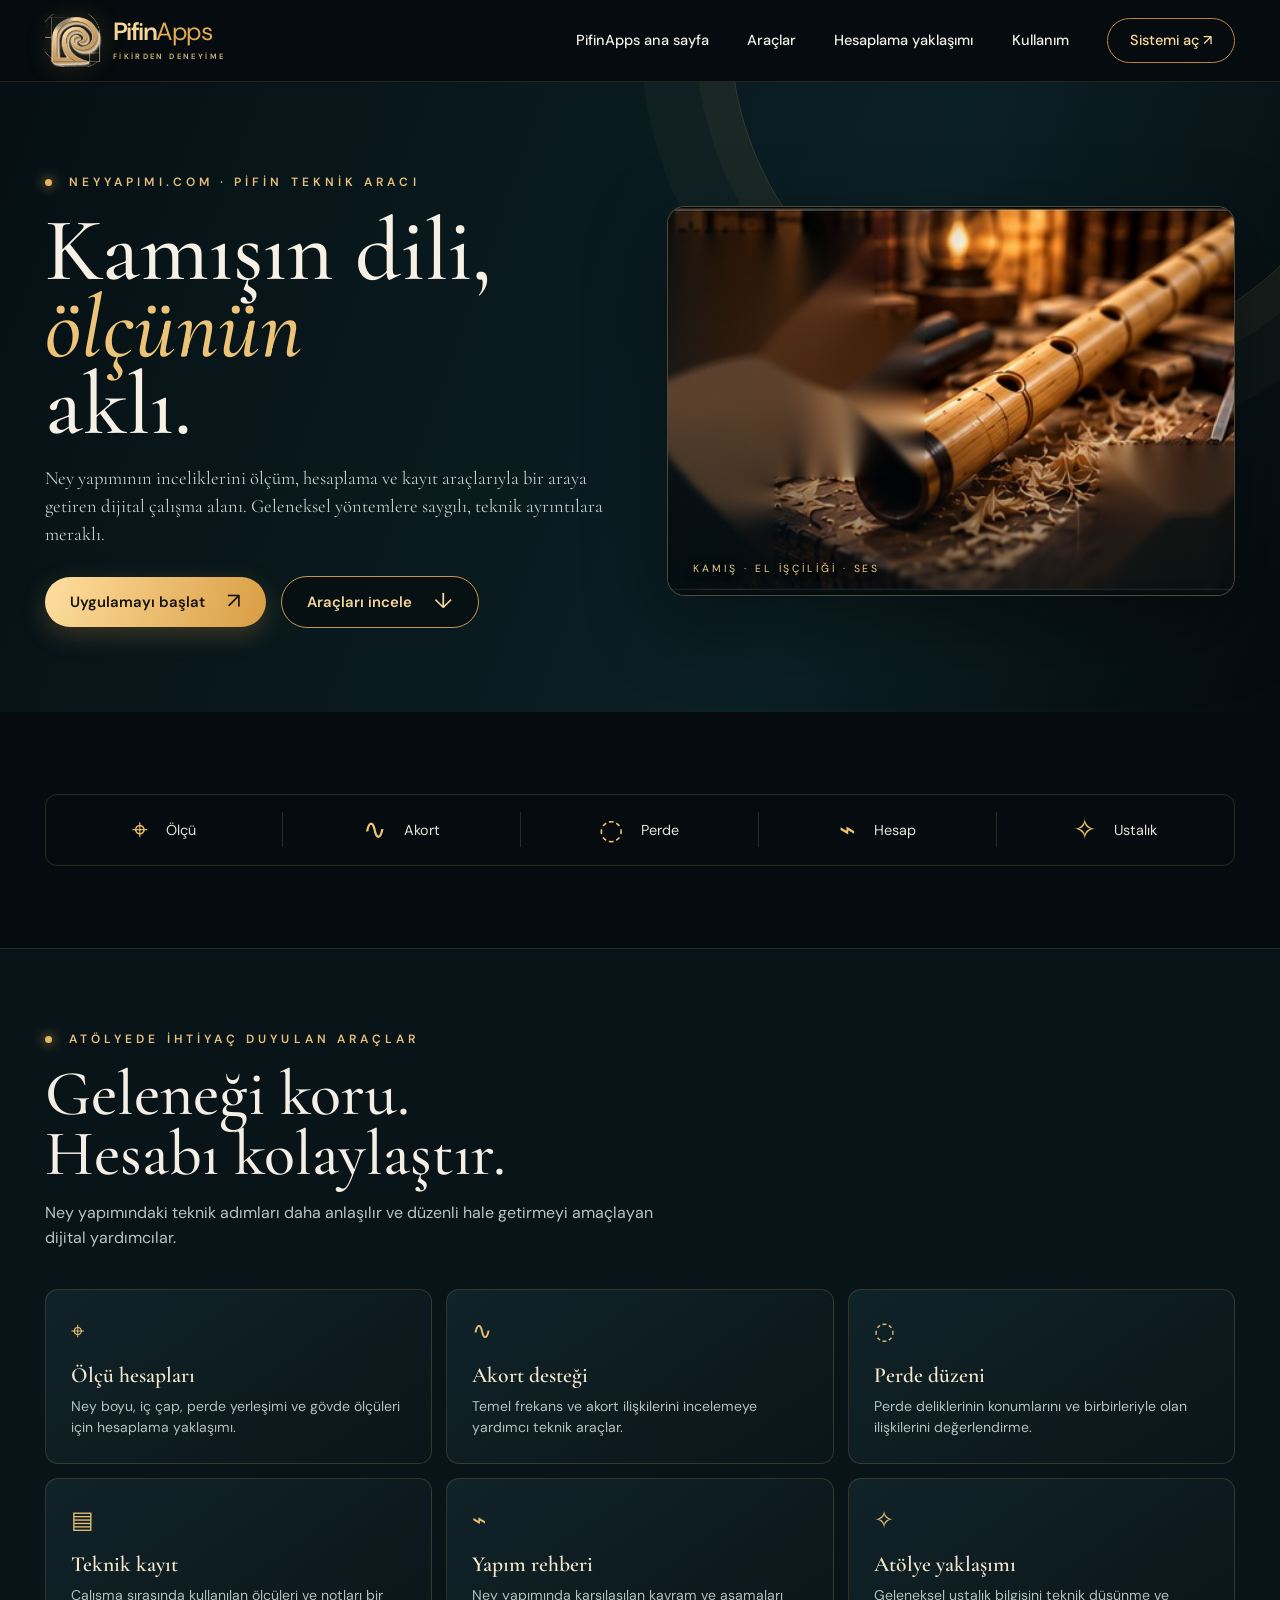
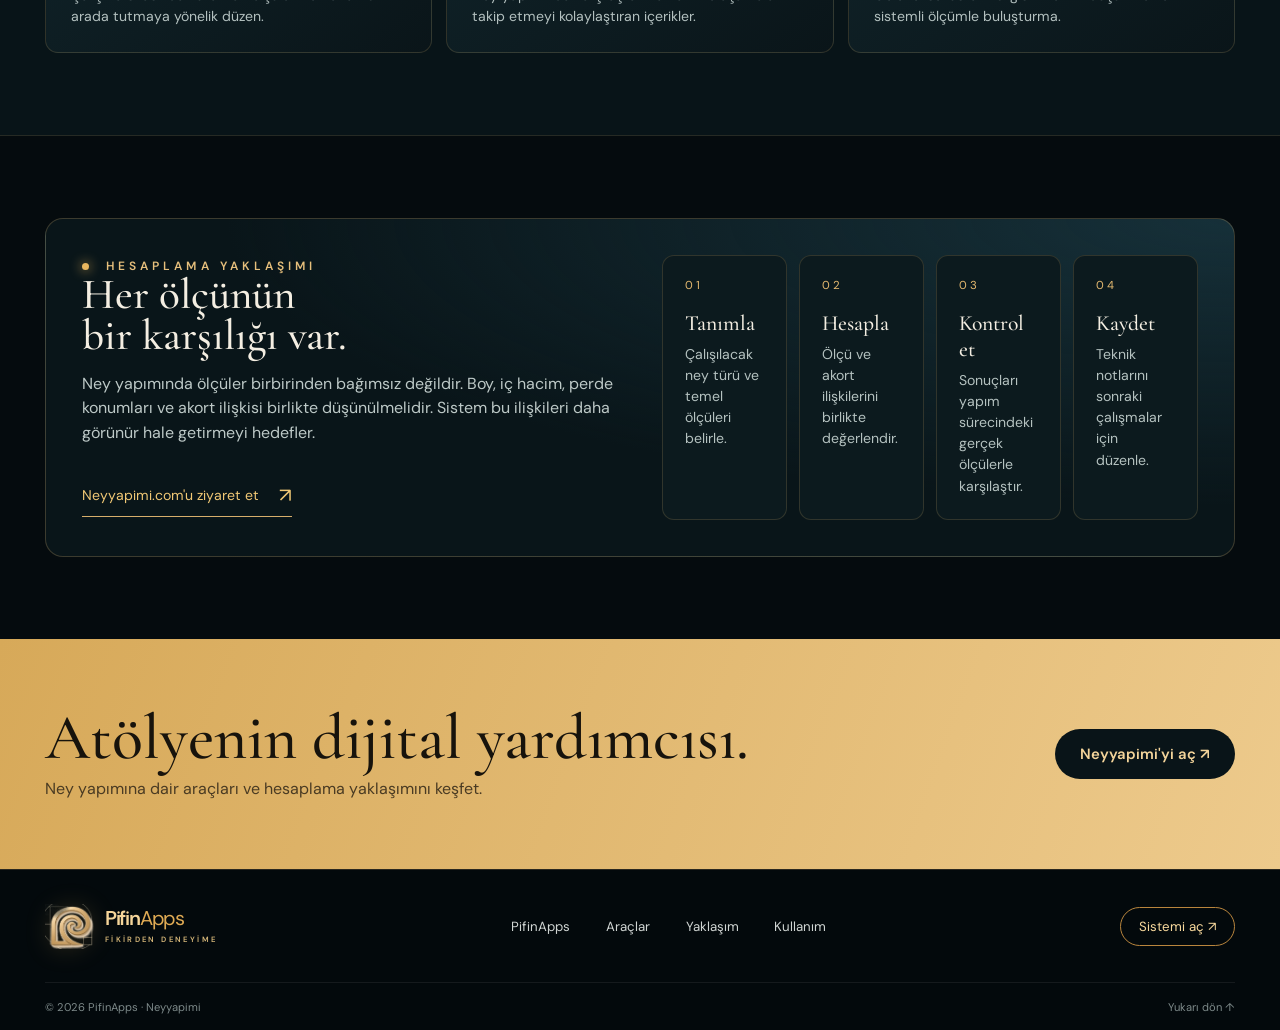
==== commit 7c0090a8: "Add files via upload" ====
--- a/neyyapimi/index.html
+++ b/neyyapimi/index.html
@@ -1,19 +1,18 @@
-<!doctype html><html lang="tr"><head><meta charset="utf-8"><meta name="viewport" content="width=device-width,initial-scale=1"><title>Pifin Ney Açkı Sistemi — Neyyapimi.com</title><meta name="description" content="Ney yapımında perde ve boğum hesaplamaları, kamış ölçümleri, mikrotonal düzeltme ve veri kayıt araçları. Pifin Ney Açkı Sistemi."><meta name="theme-color" content="#17221f"><meta property="og:title" content="Pifin Ney Açkı Sistemi"><meta property="og:description" content="Geleneksel ustalık ile ölçülebilir teknik yaklaşım aynı çalışma alanında."><link rel="icon" href="../assets/favicon.svg"><link rel="stylesheet" href="../styles.css"></head>
-<body class="ney-page" id="top"><header class="topbar"><div class="wrap nav"><a class="brand brand-image ney-brand-image" href="../" aria-label="PifinApps ana sayfa"><img src="../assets/pifinapps-original-logo.jpg" alt="PifinApps"></a><button class="menu-btn" aria-label="Menüyü aç">☰</button><nav class="navlinks"><a href="../">← PifinApps ana sayfa</a><a href="#araclar">Araçlar</a><a href="#yontemler">Hesaplama yaklaşımı</a><a href="#kullanim">Kullanım</a><a class="nav-cta" href="https://www.neyyapimi.com/" target="_blank" rel="noopener">Sistemi aç ↗</a></nav></div></header>
-<main><section class="ney-hero"><div class="wrap ney-hero-grid"><div class="reveal"><div class="eyebrow">Neyyapimi.com · Pifin teknik aracı</div><h1>Kamışın dili,<br><em>ölçünün</em> aklı.</h1><p>Ney yapımının inceliklerini ölçüm, hesaplama ve kayıt araçlarıyla bir araya getiren dijital çalışma alanı. Geleneksel yöntemlere saygılı, teknik ayrıntılara meraklı.</p><div class="sahaf-actions"><a class="btn btn-gold" href="https://www.neyyapimi.com/" target="_blank" rel="noopener">Uygulamayı başlat ↗</a><a class="btn btn-light" href="#araclar">Araçları incele ↓</a></div></div><div class="ney-art reveal" aria-label="Ney enstrümanının teknik çizimi"><svg viewBox="0 0 560 500" role="img" aria-label="Ney gövdesi, perde delikleri ve ölçü çizgileri"><defs><linearGradient id="reedWood" x1="0" x2="1"><stop stop-color="#76502f"/><stop offset=".22" stop-color="#d6b477"/><stop offset=".48" stop-color="#f0d39a"/><stop offset=".72" stop-color="#ad8050"/><stop offset="1" stop-color="#63462d"/></linearGradient><linearGradient id="bore" x1="0" x2="1"><stop stop-color="#3d3022"/><stop offset=".5" stop-color="#6b4a2c"/><stop offset="1" stop-color="#33271d"/></linearGradient></defs><g fill="none" stroke="#c9a66d" opacity=".45"><circle cx="285" cy="244" r="190"/><circle cx="285" cy="244" r="158"/><path d="M80 65H480M80 425H480" stroke-dasharray="3 8"/><path d="M120 90V400M450 90V400" stroke-dasharray="2 7"/></g><g transform="translate(245 38) rotate(8 40 210)"><path d="M14 20 Q12 10 28 8 L68 8 Q82 10 80 24 L75 420 Q73 443 50 450 L30 445 Q12 438 13 418Z" fill="url(#reedWood)" stroke="#493622" stroke-width="2"/><path d="M30 18L29 430" stroke="#f4d9a4" stroke-width="5" opacity=".45"/><path d="M16 55H78M15 170H77M14 285H76M14 394H75" stroke="#5b4028" stroke-width="3" opacity=".85"/><path d="M27 8Q48 -5 69 8" stroke="#e7c98e" stroke-width="4"/><g fill="url(#bore)" stroke="#4b3420" stroke-width="2"><ellipse cx="48" cy="86" rx="7" ry="11"/><ellipse cx="48" cy="137" rx="7" ry="11"/><ellipse cx="48" cy="205" rx="7" ry="11"/><ellipse cx="48" cy="255" rx="7" ry="11"/><ellipse cx="48" cy="323" rx="7" ry="11"/><ellipse cx="48" cy="359" rx="7" ry="11"/></g></g><g fill="#d7b77c" font-family="Arial,sans-serif" font-size="11" letter-spacing="2"><text x="40" y="84">BAŞPARE</text><text x="392" y="160">PERDE DELİKLERİ</text><text x="58" y="386">KAMIŞ GÖVDESİ</text></g><g stroke="#d7b77c" stroke-width="1" fill="none" opacity=".8"><path d="M110 88H222L244 118M380 165H320L300 190M158 382H235L250 355"/><path d="M462 85V420M455 85H469M455 420H469"/></g></svg><div class="ney-caption">KAMIŞ · PERDE · ÖLÇÜ · AKORT</div></div></div></section>
-<section class="ney-stats"><div class="wrap ney-stats-grid"><div><strong>Ölçü</strong><span>Kamış geometrisi ve boyutları</span></div><div><strong>Hesap</strong><span>Perde ve boğum konumları</span></div><div><strong>Mikrotonal</strong><span>İnce ayar ve düzeltme seçenekleri</span></div><div><strong>Kayıt</strong><span>Profil, veri seti ve PDF çıktısı</span></div></div></section>
-<section class="section" id="araclar"><div class="wrap"><div class="section-head reveal"><div class="eyebrow">Tek bir çalışma alanında</div><h2>Atölyenin dijital<br>ölçü masası.</h2><p>Farklı işlemler arasında dağılmadan; kamıştan perdeye, ölçümden rapora uzanan araçlar.</p></div><div class="ney-tools">
-<article class="tool reveal"><span class="tool-no">01 / KAMIŞ</span><h3>Kamış ölçümleri</h3><p>Toplam boy, dış çap, iç çap ve et kalınlığı gibi temel ölçümleri kaydet. Üst ve alt uç ölçümlerini birlikte değerlendir.</p></article>
-<article class="tool reveal"><span class="tool-no">02 / ANALİZ</span><h3>Ham kamış analizi</h3><p>Kamış verilerini çalışma sürecine dahil et; ölçüm ve değerlendirme adımlarını tek ekranda yönet.</p></article>
-<article class="tool reveal"><span class="tool-no">03 / GEOMETRİ</span><h3>Boğum uzunlukları</h3><p>Otomatik veya manuel yöntemle boğum uzunluklarını düzenle ve toplam boyla ilişkisini takip et.</p></article>
-<article class="tool reveal"><span class="tool-no">04 / PERDE</span><h3>Perde & nota tablosu</h3><p>Perde konumlarını, nota karşılıklarını ve frekans bilgilerini tablo üzerinde incele.</p></article>
-<article class="tool reveal"><span class="tool-no">05 / MİKROTONAL</span><h3>İnce ayar seçenekleri</h3><p>Geleneksel, Pifin ve Benade yaklaşımlarını; mikrotonal düzeltme ve koniklik değerlendirmesiyle birlikte kullan.</p></article>
-<article class="tool reveal"><span class="tool-no">06 / ATÖLYE</span><h3>Profil & raporlama</h3><p>Çalışma profilini kaydet, yeniden yükle, kamış veri setini sakla ve PDF çıktısı oluştur.</p></article>
-<article class="tool reveal"><span class="tool-no">07 / BAĞLAMA</span><h3>Bağlama perde hesaplayıcı</h3><p>Ney araçlarının yanında bağlama perde hesaplama aracına da aynı menüden ulaş.</p></article>
-<article class="tool reveal"><span class="tool-no">08 / AKORT</span><h3>Akort tuner</h3><p>Enstrüman çalışmalarında kullanabileceğin akort aracını çalışma alanına dahil et.</p></article>
-<article class="tool reveal"><span class="tool-no">09 / MAKAM</span><h3>Makam nota editörü</h3><p>Makam ve nota çalışmalarını destekleyen editör aracına tek noktadan eriş.</p></article>
+<!doctype html>
+<html lang="tr"><head><meta charset="utf-8"><meta name="viewport" content="width=device-width,initial-scale=1"><title>Neyyapimi — Kamışın dili, ölçünün aklı | PifinApps</title><meta name="description" content="Ney yapımının inceliklerini ölçüm, hesaplama ve kayıt araçlarıyla buluşturan dijital çalışma alanı."><meta name="theme-color" content="#050b0e"><link rel="icon" href="../assets/favicon.svg"><link rel="stylesheet" href="../styles.css"><link rel="preconnect" href="https://fonts.googleapis.com"><link rel="preconnect" href="https://fonts.gstatic.com" crossorigin><link href="https://fonts.googleapis.com/css2?family=Cormorant+Garamond:wght@400;500;600;700&family=DM+Sans:wght@400;500;600;700&display=swap" rel="stylesheet"></head>
+<body class="subpage ney-product" id="top"><header class="site-header"><div class="nav-wrap"><a class="brand" href="../" aria-label="PifinApps ana sayfa"><img class="brand-mark" src="../assets/visuals/pifinapps-mark.png" alt=""><span class="brand-type">Pifin<span>Apps</span><small>FİKİRDEN DENEYİME</small></span></a><button class="menu-toggle" aria-label="Menüyü aç" aria-expanded="false"><span></span><span></span></button><nav class="main-nav"><a href="../">PifinApps ana sayfa</a><a href="#araclar">Araçlar</a><a href="#yontem">Hesaplama yaklaşımı</a><a href="#yontem">Kullanım</a><a class="nav-pill" href="https://www.neyyapimi.com" target="_blank" rel="noopener">Sistemi aç ↗</a></nav></div></header>
+<main><section class="subpage-hero"><div class="container subpage-grid"><div><div class="eyebrow"><i></i> NEYYAPIMI.COM · PİFİN TEKNİK ARACI</div><h1>Kamışın dili,<br><em>ölçünün</em><br>aklı.</h1><p>Ney yapımının inceliklerini ölçüm, hesaplama ve kayıt araçlarıyla bir araya getiren dijital çalışma alanı. Geleneksel yöntemlere saygılı, teknik ayrıntılara meraklı.</p><div class="hero-actions"><a class="button button-gold" href="https://www.neyyapimi.com" target="_blank" rel="noopener">Uygulamayı başlat <span>↗</span></a><a class="button button-ghost" href="#araclar">Araçları incele <span>↓</span></a></div></div><div class="subpage-visual"><img src="../assets/visuals/ney-workshop-scene.jpg" alt="Geleneksel ney yapım atölyesinde kamış ney ve işçilik ayrıntıları"><div class="visual-overlay"></div><div class="ney-photo-caption">KAMIŞ · EL İŞÇİLİĞİ · SES</div></div></div></section>
+<section class="subpage-section"><div class="container"><div class="principle-row ney-principles"><div class="principle"><b>⌖</b><span>Ölçü</span></div><div class="principle"><b>∿</b><span>Akort</span></div><div class="principle"><b>◌</b><span>Perde</span></div><div class="principle"><b>⌁</b><span>Hesap</span></div><div class="principle"><b>✧</b><span>Ustalık</span></div></div></div></section>
+<section class="subpage-section alt" id="araclar"><div class="container"><div class="subpage-heading"><div class="eyebrow"><i></i> ATÖLYEDE İHTİYAÇ DUYULAN ARAÇLAR</div><h2>Geleneği koru.<br>Hesabı kolaylaştır.</h2><p>Ney yapımındaki teknik adımları daha anlaşılır ve düzenli hale getirmeyi amaçlayan dijital yardımcılar.</p></div><div class="dark-grid">
+<article class="dark-feature"><div class="feature-icon">⌖</div><h3>Ölçü hesapları</h3><p>Ney boyu, iç çap, perde yerleşimi ve gövde ölçüleri için hesaplama yaklaşımı.</p></article>
+<article class="dark-feature"><div class="feature-icon">∿</div><h3>Akort desteği</h3><p>Temel frekans ve akort ilişkilerini incelemeye yardımcı teknik araçlar.</p></article>
+<article class="dark-feature"><div class="feature-icon">◌</div><h3>Perde düzeni</h3><p>Perde deliklerinin konumlarını ve birbirleriyle olan ilişkilerini değerlendirme.</p></article>
+<article class="dark-feature"><div class="feature-icon">▤</div><h3>Teknik kayıt</h3><p>Çalışma sırasında kullanılan ölçüleri ve notları bir arada tutmaya yönelik düzen.</p></article>
+<article class="dark-feature"><div class="feature-icon">⌁</div><h3>Yapım rehberi</h3><p>Ney yapımında karşılaşılan kavram ve aşamaları takip etmeyi kolaylaştıran içerikler.</p></article>
+<article class="dark-feature"><div class="feature-icon">✧</div><h3>Atölye yaklaşımı</h3><p>Geleneksel ustalık bilgisini teknik düşünme ve sistemli ölçümle buluşturma.</p></article>
 </div></div></section>
-<section class="method-panel" id="yontemler"><div class="wrap method-grid"><div class="reveal"><div class="eyebrow" style="color:#c9a36b">Yöntemleri karşılaştır</div><h2>Tek bir ölçü değil,<br>birden fazla bakış.</h2><p>Sistem; Pifin yaklaşımının yanı sıra klasik 26'lı, Niyazi Sayın ve Akgün Aydeniz yöntemlerini seçilebilir biçimde sunar. Araç, yapımcının kararını destekleyen referans hesaplamalar üretir.</p></div><div class="method-list reveal"><div>Geleneksel yaklaşım <span>01</span></div><div>Pifin yöntemi <span>02</span></div><div>Klasik 26'lı <span>03</span></div><div>Niyazi Sayın <span>04</span></div><div>Akgün Aydeniz <span>05</span></div><div>Benade mikrotonal düzeltme <span>06</span></div></div></div></section>
-<section class="section" id="kullanim"><div class="wrap"><div class="section-head reveal"><div class="eyebrow">Önemli not</div><h2>Ustanın kulağı ve tecrübesi<br>her zaman merkezde.</h2><p>Hesaplamalar bilgilendirme ve referans amaçlıdır. Nihai ölçü, akort ve yapım kararları; kamışın özellikleri, icracının üflemesi ve yapımcının deneyimiyle değerlendirilmelidir.</p><a class="btn btn-dark" href="https://www.neyyapimi.com/" target="_blank" rel="noopener">Neyyapimi.com üzerinde dene ↗</a></div></div></section>
-<section class="ney-callout"><div class="wrap reveal"><div class="eyebrow">Pifin Ney Açkı Sistemi</div><h2>Gelenekten kopmadan,<br>ölçüyü görünür kıl.</h2><p>Kamışını seç, ölçülerini kaydet, yöntemleri karşılaştır ve çalışma verilerini yanında taşı.</p><a class="btn" href="https://www.neyyapimi.com/" target="_blank" rel="noopener">Çalışma alanını aç ↗</a></div></section></main>
-<footer class="footer"><div class="wrap"><div class="footer-grid"><div><a class="brand brand-image" href="../" aria-label="PifinApps ana sayfa"><img src="../assets/pifinapps-original-logo.jpg" alt="PifinApps"></a><p>Pifin Ney Açkı Sistemi, neyyapimi.com üzerinde sunulan teknik çalışma aracıdır.</p></div><div class="footer-links"><a href="../">PifinApps</a><a href="https://www.neyyapimi.com/" target="_blank" rel="noopener">Neyyapimi.com ↗</a><a href="mailto:pifinapps@gmail.com">İletişim</a></div></div><div class="copyright"><span>© <span id="year"></span> PifinApps</span><span>Gelenek · Ölçü · Ustalık</span></div></div></footer><button class="backtop" aria-label="Yukarı çık">↑</button><script src="../site.js"></script></body></html>
+<section class="subpage-section" id="yontem"><div class="container privacy-panel"><div><div class="eyebrow"><i></i> HESAPLAMA YAKLAŞIMI</div><h2>Her ölçünün<br>bir karşılığı var.</h2><p>Ney yapımında ölçüler birbirinden bağımsız değildir. Boy, iç hacim, perde konumları ve akort ilişkisi birlikte düşünülmelidir. Sistem bu ilişkileri daha görünür hale getirmeyi hedefler.</p><a class="text-link" href="https://www.neyyapimi.com" target="_blank" rel="noopener">Neyyapimi.com'u ziyaret et <span>↗</span></a></div><div class="ney-workflow"><article class="workflow-step"><h3>Tanımla</h3><p>Çalışılacak ney türü ve temel ölçüleri belirle.</p></article><article class="workflow-step"><h3>Hesapla</h3><p>Ölçü ve akort ilişkilerini birlikte değerlendir.</p></article><article class="workflow-step"><h3>Kontrol et</h3><p>Sonuçları yapım sürecindeki gerçek ölçülerle karşılaştır.</p></article><article class="workflow-step"><h3>Kaydet</h3><p>Teknik notlarını sonraki çalışmalar için düzenle.</p></article></div></div></section>
+<section class="end-cta"><div class="container end-cta-inner"><div><h2>Atölyenin dijital yardımcısı.</h2><p>Ney yapımına dair araçları ve hesaplama yaklaşımını keşfet.</p></div><a class="button" href="https://www.neyyapimi.com" target="_blank" rel="noopener">Neyyapimi'yi aç ↗</a></div></section></main>
+<footer class="site-footer"><div class="container footer-main"><a class="brand footer-brand" href="../"><img class="brand-mark" src="../assets/visuals/pifinapps-mark.png" alt=""><span class="brand-type">Pifin<span>Apps</span><small>FİKİRDEN DENEYİME</small></span></a><nav class="footer-nav"><a href="../">PifinApps</a><a href="#araclar">Araçlar</a><a href="#yontem">Yaklaşım</a><a href="#yontem">Kullanım</a></nav><a class="footer-idea" href="https://www.neyyapimi.com" target="_blank" rel="noopener">Sistemi aç ↗</a></div><div class="container footer-bottom"><span>© <span id="year"></span> PifinApps · Neyyapimi</span><a href="#top">Yukarı dön ↑</a></div></footer><button class="back-to-top" aria-label="Yukarı çık">↑</button><script src="../site.js"></script>
+<style>.ney-photo-caption{position:absolute;left:25px;bottom:20px;color:#f0ce8a;letter-spacing:.28em;font-size:.65rem;text-shadow:0 1px 10px #000}.ney-principles{grid-template-columns:repeat(5,1fr);border:1px solid #d5ae6a2d;border-radius:12px;padding:12px 0}.ney-principles .principle{border-color:#d6b16a30}.ney-principles .principle span{color:#e6e2d8}@media(max-width:760px){.ney-principles{grid-template-columns:repeat(2,1fr)}.ney-principles .principle{border:0;padding:10px}.ney-principles .principle:last-child{grid-column:1/-1}}</style>
+</body></html>
--- a/styles.css
+++ b/styles.css
@@ -1,11 +1,14 @@
-@import url('https://fonts.googleapis.com/css2?family=DM+Sans:wght@400;500;600;700&family=Manrope:wght@400;500;600;700;800&family=Playfair+Display:ital,wght@0,500;0,600;0,700;1,500;1,600&display=swap');
-:root{--night:#101815;--night2:#19241f;--paper:#f1eee5;--paper2:#e6e0d2;--ink:#202821;--muted:#7b8076;--gold:#d4b47a;--rust:#a9573e;--line:rgba(32,40,33,.16);--serif:'Playfair Display',Georgia,serif;--sans:'DM Sans',Manrope,Arial,sans-serif;--max:1200px}*{box-sizing:border-box}html{scroll-behavior:smooth;scroll-padding-top:90px}body{margin:0;font-family:var(--sans);line-height:1.6}a{color:inherit;text-decoration:none}img{max-width:100%;display:block}button{font:inherit}.wrap{width:min(var(--max),calc(100% - 56px));margin:auto}.eyebrow{font-size:.68rem;letter-spacing:.2em;text-transform:uppercase;font-weight:700}.topbar{height:82px;position:sticky;top:0;z-index:50;backdrop-filter:blur(18px);border-bottom:1px solid var(--line)}.nav{height:100%;display:flex;align-items:center;justify-content:space-between}.brand-image{display:inline-flex;align-items:center;background:#f7f3e9;padding:7px 12px;border-radius:2px;line-height:0}.brand-image img{width:150px;height:44px;object-fit:contain}.navlinks{display:flex;align-items:center;gap:30px;font-size:.88rem}.navlinks a{transition:color .2s}.navlinks a:hover{color:var(--gold)}.nav-cta{border:1px solid currentColor;padding:10px 15px}.menu-btn{display:none;border:0;background:none;font-size:1.5rem;color:inherit}.btn{display:inline-flex;align-items:center;justify-content:center;gap:12px;padding:14px 20px;border:1px solid transparent;font-weight:700;font-size:.88rem;transition:transform .2s,background .2s;cursor:pointer}.btn:hover{transform:translateY(-3px)}.btn-gold{background:var(--gold);color:#17201b}.btn-outline{border-color:currentColor}.section{padding:105px 0}.section-head{max-width:720px;margin-bottom:48px}.section-head h2{font:500 clamp(2.5rem,5vw,4.8rem)/1.04 var(--serif);letter-spacing:-.045em;margin:16px 0}.section-head p{max-width:570px;color:var(--muted);font-size:1.02rem}.footer{background:#0d1411;color:#eee9dd;padding:58px 0 25px}.footer-grid{display:flex;justify-content:space-between;gap:35px;flex-wrap:wrap}.footer p{max-width:410px;color:#a9b0a7}.footer-links{display:flex;gap:22px;flex-wrap:wrap;font-size:.88rem;color:#d3d4c9}.copyright{border-top:1px solid #303a33;margin-top:38px;padding-top:18px;display:flex;justify-content:space-between;gap:20px;color:#879087;font-size:.76rem}.reveal{opacity:0;transform:translateY(18px);transition:opacity .65s,transform .65s}.reveal.visible{opacity:1;transform:none}.backtop{position:fixed;right:22px;bottom:22px;width:46px;height:46px;border:1px solid #ffffff45;background:#17231e;color:#f5eddb;z-index:40;display:grid;place-items:center;opacity:0;pointer-events:none;transition:.2s}.backtop.show{opacity:1;pointer-events:auto}
-/* PIFINAPPS */
-.home{background:var(--night);color:#f2eee4}.home .topbar{background:#101815eF;border-color:#344039}.home .navlinks{color:#d3d6ce}.home .nav-cta{border-color:#68736a}.home-hero{min-height:700px;display:flex;align-items:center;position:relative;overflow:hidden;background:radial-gradient(ellipse at 78% 70%,#354d3e 0,transparent 38%),linear-gradient(120deg,#101815 10%,#1a2922 65%,#28362c)}.home-hero:before{content:'PIFIN';position:absolute;right:-5%;bottom:-19%;font:700 clamp(12rem,31vw,31rem)/.8 var(--sans);letter-spacing:-.12em;color:#ffffff06;white-space:nowrap}.hero-layout{display:grid;grid-template-columns:1.1fr .9fr;gap:40px;align-items:center;position:relative;z-index:1}.home-hero .eyebrow{color:var(--gold)}.home-hero h1{font:500 clamp(4.2rem,9vw,8.6rem)/.91 var(--serif);letter-spacing:-.07em;margin:28px 0}.home-hero h1 em{color:var(--gold)}.home-hero p{max-width:540px;color:#c1c9bf;font-size:1.08rem}.hero-actions{display:flex;gap:12px;flex-wrap:wrap;margin-top:32px}.home .btn-outline{color:#f4eee2}.hero-aside{position:relative;min-height:460px;display:flex;align-items:center;justify-content:center}.hero-aside:before{content:'';position:absolute;width:min(34vw,410px);aspect-ratio:1;border:1px solid #cdb17b66;border-radius:50%;box-shadow:0 0 0 34px #cdb17b0c,0 0 0 78px #cdb17b0a}.hero-aside:after{content:'IDEA  /  FORM  /  FUNCTION';position:absolute;bottom:25px;right:0;font-size:.62rem;letter-spacing:.24em;color:#c5b48f}.brand-seal{position:relative;width:210px;height:210px;border:1px solid #cdb17b88;border-radius:50%;display:grid;place-items:center;background:#111b16aa;box-shadow:0 35px 100px #0005}.brand-seal img{width:158px;height:85px;object-fit:contain;background:#f7f3e9;padding:8px}.hero-index{position:absolute;top:20px;left:0;color:#b9c0b6;font-size:.7rem;letter-spacing:.18em}.home-products{background:#e9e4d8;color:var(--ink);padding:105px 0}.home-products .eyebrow{color:#8d7250}.product-grid{display:grid;grid-template-columns:1fr 1fr;gap:18px}.product-card{min-height:460px;position:relative;padding:34px;display:flex;flex-direction:column;justify-content:space-between;overflow:hidden;background:#f7f4ec;border:1px solid #d8d1c2;transition:transform .25s}.product-card:hover{transform:translateY(-6px)}.product-card.ney-card{background:#1c2923;color:#f2eee4;border-color:#35463b}.product-card .card-no{font-size:.68rem;letter-spacing:.2em;color:#8e8b7e}.product-card h3{font:500 clamp(2.7rem,5vw,4.7rem)/.98 var(--serif);margin:0 0 14px;position:relative;z-index:2}.product-card p{max-width:380px;color:#777a70;position:relative;z-index:2}.product-card.ney-card p{color:#bbc4ba}.card-graphic{position:absolute;right:5%;top:13%;width:48%;height:62%;opacity:.85}.card-footer{display:flex;justify-content:space-between;align-items:center;border-top:1px solid #c9c2b4;padding-top:17px;font-size:.75rem;letter-spacing:.12em;text-transform:uppercase}.ney-card .card-footer{border-color:#526057}.card-footer b{font-size:1.4rem}.manifesto{padding:100px 0;background:#d7d0c1;color:#263029}.manifesto blockquote{max-width:900px;font:500 clamp(2.2rem,5vw,4.4rem)/1.14 var(--serif);letter-spacing:-.035em;margin:25px 0}.manifesto .eyebrow{color:#8a6946}
-/* SAHAF */
-.sahaf-page{background:#f1eee5;color:#26251f}.sahaf-page .topbar{background:#f1eee5eF}.sahaf-hero{padding:75px 0 95px;background:radial-gradient(ellipse at 78% 45%,#d9c9a8 0,transparent 38%),#eee9dd;overflow:hidden}.sahaf-hero-grid{display:grid;grid-template-columns:1fr 1fr;gap:55px;align-items:center}.sahaf-hero .eyebrow{color:#9b6048}.sahaf-hero h1{font:500 clamp(3.8rem,7vw,6.6rem)/.96 var(--serif);letter-spacing:-.06em;margin:23px 0}.sahaf-hero h1 em{color:#a9573e}.sahaf-hero p{max-width:520px;color:#6d6b62;font-size:1.05rem}.sahaf-actions{display:flex;gap:12px;flex-wrap:wrap;margin-top:28px}.sahaf-visual{min-height:520px;position:relative;display:grid;place-items:center}.sahaf-visual:before{content:'';position:absolute;width:390px;height:390px;border:1px solid #a9573e55;border-radius:50%;box-shadow:0 0 0 24px #a9573e0b,0 0 0 58px #a9573e08}.phone{width:235px;position:relative;z-index:2;border:8px solid #282923;border-radius:28px;overflow:hidden;box-shadow:0 35px 65px #453a2c44;transform:rotate(3deg)}.phone-back{position:absolute;width:205px;left:7%;top:15%;border:7px solid #282923;border-radius:25px;overflow:hidden;transform:rotate(-8deg);box-shadow:0 25px 45px #453a2c33}.sahaf-stamp{position:absolute;right:0;bottom:7%;font:italic 1.5rem var(--serif);color:#9b6048;transform:rotate(-5deg)}.sahaf-intro{display:grid;grid-template-columns:repeat(3,1fr);border:1px solid #d8d0c1}.sahaf-intro>div{padding:26px;background:#f8f5ed;border-right:1px solid #d8d0c1}.sahaf-intro>div:last-child{border:0}.sahaf-intro strong{display:block;font:500 1.55rem var(--serif)}.sahaf-intro span{font-size:.86rem;color:#77756b}.feature-grid{display:grid;grid-template-columns:repeat(3,1fr);gap:14px}.feature{padding:27px;background:#faf8f2;border:1px solid #ded8ca;min-height:190px}.feature .ico{color:#a9573e;font-size:1.3rem}.feature h3{font:600 1.25rem var(--serif)}.feature p{color:#77756b;font-size:.9rem}.gallery{display:grid;grid-template-columns:repeat(4,1fr);gap:16px}.shot{margin:0;padding:10px;background:#e5dece;border:1px solid #d9d0bf}.shot img{width:100%;box-shadow:0 8px 18px #0001}.shot span{display:block;padding:10px 2px 2px;font:500 1rem var(--serif)}.privacy-band{background:#17221d;color:#f3eee3;padding:85px 0}.privacy-grid{display:grid;grid-template-columns:1fr 1fr;gap:55px;align-items:center}.privacy-grid h2{font:500 clamp(2.7rem,5vw,4.6rem)/1.03 var(--serif)}.privacy-grid p{color:#bec7bc}.privacy-points{display:grid;grid-template-columns:1fr 1fr;gap:20px}.privacy-points div{border-top:1px solid #536057;padding-top:12px;color:#d5d9d0}.privacy-points b{display:block;color:var(--gold)}.cta-band{padding:90px 0;text-align:center;background:#dfd4c0}.cta-band h2{font:500 clamp(2.6rem,5vw,4.3rem)/1.08 var(--serif)}
-/* NEY - real instrument proportions, bore, finger holes and node joints */
-.ney-page{background:#e8e5da;color:#202a24}.ney-page .topbar{background:#e8e5daed}.ney-brand-image img{width:150px}.ney-hero{background:#101b17;color:#f1eee4;padding:75px 0 80px;position:relative;overflow:hidden}.ney-hero:before{content:'ATÖLYE NOTLARI  /  01';position:absolute;right:3%;top:28px;color:#718075;font-size:.63rem;letter-spacing:.25em}.ney-hero-grid{display:grid;grid-template-columns:1.02fr .98fr;gap:35px;align-items:center;position:relative;z-index:1}.ney-hero .eyebrow{color:#d0ad70}.ney-hero h1{font:500 clamp(3.4rem,6.5vw,6.1rem)/.99 var(--serif);letter-spacing:-.06em;margin:22px 0}.ney-hero h1 em{color:#d2ad70}.ney-hero p{max-width:560px;color:#c2c9c0}.ney-hero .btn-outline{color:#f3eee4}.ney-art{height:510px;position:relative;display:grid;place-items:center}.ney-art svg{width:100%;max-width:570px;height:100%;overflow:visible}.ney-caption{position:absolute;bottom:8px;right:0;color:#d0ad70;font-size:.64rem;letter-spacing:.2em}.ney-stats{padding:26px 0;background:#d7d1c3}.ney-stats-grid{display:grid;grid-template-columns:repeat(4,1fr);gap:18px}.ney-stats strong{display:block;font:500 1.55rem var(--serif)}.ney-stats span{font-size:.82rem;color:#70776d}.ney-tools{display:grid;grid-template-columns:repeat(3,1fr);gap:15px}.tool{padding:26px;background:#f5f2e9;border:1px solid #d6d1c4;min-height:190px}.tool-no{color:#a17c48;font-size:.67rem;letter-spacing:.2em}.tool h3{font:500 1.35rem var(--serif);margin:15px 0 7px}.tool p{font-size:.9rem;color:#6e756c}.method-panel{background:#202e27;color:#f2eee4;padding:80px 0}.method-grid{display:grid;grid-template-columns:1fr 1fr;gap:50px;align-items:center}.method-grid h2{font:500 clamp(2.5rem,5vw,4.2rem)/1.06 var(--serif)}.method-grid p{color:#bdc7bc}.method-list{border-top:1px solid #536057}.method-list div{padding:14px 0;border-bottom:1px solid #536057;display:flex;justify-content:space-between}.method-list span{color:#d2ad70}.ney-callout{background:#c9aa76;padding:65px 0;color:#1d2821}.ney-callout h2{font:500 clamp(2.5rem,5vw,4rem)/1.05 var(--serif)}.ney-callout .btn{background:#1b2821;color:#f4eee2}
-@media(max-width:850px){.wrap{width:min(var(--max),calc(100% - 38px))}.menu-btn{display:block}.navlinks{display:none;position:absolute;top:81px;left:0;right:0;padding:22px;background:#17221d;flex-direction:column;align-items:flex-start;gap:18px;box-shadow:0 16px 30px #0002}.sahaf-page .navlinks,.ney-page .navlinks{background:#f1eee5}.navlinks.open{display:flex}.hero-layout,.sahaf-hero-grid,.ney-hero-grid,.privacy-grid,.method-grid{grid-template-columns:1fr}.hero-aside{min-height:300px}.brand-seal{width:150px;height:150px}.brand-seal img{width:120px}.hero-aside:before{width:260px}.product-grid{grid-template-columns:1fr}.product-card{min-height:400px}.sahaf-visual{min-height:460px}.feature-grid,.ney-tools{grid-template-columns:repeat(2,1fr)}.gallery{grid-template-columns:repeat(2,1fr)}.ney-art{height:390px}.ney-stats-grid{grid-template-columns:repeat(2,1fr)}}
-@media(max-width:540px){.wrap{width:calc(100% - 32px)}.topbar{height:72px}.brand-image img{width:126px;height:39px}.navlinks{top:71px}.home-hero{min-height:0;padding:80px 0 45px}.home-hero h1{font-size:4rem}.home-hero p{font-size:1rem}.hero-aside{min-height:235px}.hero-aside:before{width:205px}.brand-seal{width:120px;height:120px}.brand-seal img{width:100px;height:60px}.home-products,.section{padding:72px 0}.product-card{min-height:390px;padding:25px}.product-card h3{font-size:3.2rem}.manifesto{padding:72px 0}.sahaf-hero,.ney-hero{padding:55px 0}.sahaf-hero h1,.ney-hero h1{font-size:3.55rem}.sahaf-visual{min-height:390px}.phone{width:190px}.phone-back{width:165px}.sahaf-visual:before{width:275px;height:275px}.sahaf-intro{grid-template-columns:1fr}.sahaf-intro>div{border-right:0;border-bottom:1px solid #d8d0c1}.feature-grid,.ney-tools{grid-template-columns:1fr}.gallery{gap:9px}.shot{padding:7px}.shot span{font-size:.86rem}.privacy-points{gap:13px}.ney-art{height:300px}.ney-stats-grid{gap:14px}.ney-stats strong{font-size:1.25rem}.footer-grid{display:block}.footer-links{margin-top:24px}.copyright{flex-direction:column}}
-@media(prefers-reduced-motion:reduce){html{scroll-behavior:auto}.reveal{opacity:1;transform:none;transition:none}*{transition:none!important}}
+:root{--night:#050b0e;--night2:#081318;--deep:#0b1b20;--gold:#e8b65f;--gold2:#ffdc98;--paper:#f4eee2;--muted:#b9c2c3;--line:rgba(233,190,111,.25);--serif:'Cormorant Garamond',Georgia,serif;--sans:'DM Sans',Arial,sans-serif;--max:1440px}
+*{box-sizing:border-box}html{scroll-behavior:smooth;scroll-padding-top:86px}body{margin:0;background:var(--night);color:var(--paper);font-family:var(--sans);-webkit-font-smoothing:antialiased}a{color:inherit;text-decoration:none}button{font:inherit}.container{width:min(var(--max),calc(100% - 7vw));margin-inline:auto}.site-header{height:82px;position:absolute;z-index:20;inset:0 0 auto;background:linear-gradient(180deg,rgba(2,7,10,.78),rgba(2,7,10,.13));border-bottom:1px solid rgba(255,255,255,.08)}.nav-wrap{width:min(var(--max),calc(100% - 7vw));height:100%;margin:auto;display:flex;align-items:center;justify-content:space-between;gap:34px}.brand{display:flex;align-items:center;gap:11px;flex:none}.brand-mark{width:57px;height:57px;object-fit:contain;filter:drop-shadow(0 0 12px rgba(228,172,78,.22))}.brand-type{font-size:1.56rem;font-weight:600;letter-spacing:-.06em;color:#f5d59a;line-height:.92}.brand-type>span{color:#dfaa54;font-weight:400}.brand-type small{display:block;font-size:.48rem;letter-spacing:.31em;font-weight:600;margin-top:9px;color:#d6b779}.main-nav{display:flex;align-items:center;gap:clamp(18px,3vw,43px);font-size:.91rem;font-weight:500}.main-nav>a:not(.nav-pill){position:relative;padding:8px 0;color:#f0eee9;transition:color .2s}.main-nav>a:not(.nav-pill):after{content:'';position:absolute;left:0;right:100%;bottom:0;height:1px;background:var(--gold);transition:right .25s}.main-nav>a:hover,.main-nav>a.active{color:var(--gold2)}.main-nav>a:hover:after,.main-nav>a.active:after{right:0}.nav-pill,.footer-idea{border:1px solid #b9853d;border-radius:99px;padding:12px 22px;color:#f8d99d;display:inline-flex;align-items:center;gap:12px;transition:background .2s,transform .2s}.nav-pill:hover,.footer-idea:hover{background:#b9853d20;transform:translateY(-2px)}.nav-pill span{font-size:1.25rem}.menu-toggle{display:none;background:none;border:0;color:var(--gold);width:42px;height:42px}.hero{position:relative;min-height:536px;height:min(650px,75vw);display:flex;align-items:center;overflow:hidden;background:#040a0d}.hero-image{position:absolute;inset:0;background-image:url('assets/visuals/cosmic-landscape.jpg');background-size:cover;background-position:center 54%;opacity:.98;transform:scale(1.015)}.hero-vignette{position:absolute;inset:0;background:linear-gradient(90deg,#03090c 0%,rgba(3,9,12,.97) 21%,rgba(3,9,12,.76) 36%,rgba(3,9,12,.12) 67%,rgba(3,9,12,.23) 100%),linear-gradient(0deg,rgba(2,8,11,.45),transparent 27%,rgba(2,8,11,.14))}.hero-content{position:relative;z-index:2;padding-top:75px;display:flex;align-items:center;min-height:100%}.hero-copy{max-width:480px;padding-bottom:3px}.eyebrow{font-size:.75rem;letter-spacing:.34em;color:#e6bf7c;font-weight:600}.eyebrow i{display:inline-block;width:7px;height:7px;background:var(--gold);border-radius:50%;margin-right:10px;box-shadow:0 0 12px #eab75b}.hero h1{font:500 clamp(4.6rem,8vw,7rem)/.78 var(--serif);letter-spacing:-.055em;margin:25px 0 29px;color:#f7f3eb}.hero h1 em{font-weight:500;color:#f2c879}.hero-copy p{color:#e0e1dc;max-width:425px;font:400 1.13rem/1.43 var(--serif);margin:0}.hero-actions{display:flex;align-items:center;gap:15px;margin-top:29px;flex-wrap:wrap}.button{display:inline-flex;justify-content:center;align-items:center;gap:22px;padding:15px 25px;border-radius:99px;font-weight:600;font-size:.93rem;transition:transform .22s,box-shadow .22s,background .22s}.button:hover{transform:translateY(-3px)}.button span{font-size:1.35rem;font-weight:400;line-height:.7}.button-gold{background:linear-gradient(110deg,#ffdfa0,#d99d43);color:#17120a;box-shadow:0 8px 24px #d99d4340}.button-gold:hover{box-shadow:0 12px 30px #d99d4360}.button-ghost{border:1px solid #c99649;color:#f4d69d;background:#050b0c99}.play-mark{width:22px;height:22px;border:1px solid #d3a65e;border-radius:50%;display:grid;place-items:center;font-size:.8rem!important;padding-left:2px}.hero-coordinate{position:absolute;right:3%;bottom:35px;display:flex;align-items:center;gap:14px;color:#f4d69d;font-size:.58rem;letter-spacing:.25em;opacity:.85}.coordinate-line{height:1px;width:48px;background:var(--gold)}.scroll-cue{position:absolute;bottom:18px;left:50%;width:25px;height:38px;border:1px solid #e2bb75a0;border-radius:18px;z-index:3;display:flex;justify-content:center;padding-top:8px}.scroll-cue span{width:3px;height:7px;background:#f3d39a;border-radius:2px;animation:scroll 1.6s infinite}@keyframes scroll{0%{transform:translateY(0);opacity:1}80%{transform:translateY(10px);opacity:0}100%{opacity:0}}.principles{background:linear-gradient(90deg,#050c0f,#09171b 50%,#050c0f);border-top:1px solid #e1b96c33;border-bottom:1px solid #d9b16a25}.principle-row{display:grid;grid-template-columns:repeat(5,1fr);min-height:72px;align-items:center}.principle{min-height:35px;display:flex;align-items:center;justify-content:center;gap:18px;border-right:1px solid #d6b16a35;color:#e5e6e2;font-size:.9rem}.principle:last-child{border:0}.principle b{font-size:1.75rem;line-height:1;color:#f1c46f;font-weight:400}.principle .infinity{font-size:2.45rem}.products{display:grid;grid-template-columns:1fr 1fr;gap:13px;padding-top:16px;padding-bottom:20px}.product-card{height:306px;position:relative;overflow:hidden;border:1px solid rgba(226,190,128,.36);border-radius:17px;background:#0b1a1d;isolation:isolate}.product-bg,.product-shade{position:absolute;inset:0;z-index:-2}.product-bg{background-size:cover;background-position:center;transition:transform .8s cubic-bezier(.2,.7,.2,1)}.sahaf-bg{background-image:url('assets/visuals/sahaf-library-scene.jpg');background-position:65% center}.ney-bg{background-image:url('assets/visuals/ney-workshop-scene.jpg');background-position:70% center}.product-card:hover .product-bg{transform:scale(1.06)}.product-shade{z-index:-1;background:linear-gradient(90deg,rgba(3,16,13,.97) 0%,rgba(3,16,13,.9) 36%,rgba(3,16,13,.25) 70%,rgba(3,16,13,.1) 100%),linear-gradient(0deg,rgba(3,10,10,.3),transparent 55%)}.ney-card .product-shade{background:linear-gradient(90deg,rgba(4,14,20,.98) 0%,rgba(4,14,20,.86) 38%,rgba(4,14,20,.2) 78%,rgba(4,14,20,.12) 100%)}.product-content{position:absolute;top:32px;left:36px;max-width:365px}.product-kicker{color:#dfbe84;font-size:.59rem;font-weight:600;letter-spacing:.2em}.product-content h2{font:500 3.25rem/.94 var(--serif);margin:22px 0 6px;color:#fff8ed}.product-content h3{font:600 1.22rem var(--serif);color:#efc979;margin:0 0 14px}.product-content p{font-size:.87rem;line-height:1.5;color:#e1e2dd;max-width:290px;margin:0 0 18px}.product-content .button{padding:12px 19px;font-size:.83rem;gap:18px}.product-quote{position:absolute;right:22px;bottom:20px;color:#f1d7a6;font:italic 1.12rem/1.2 var(--serif);text-shadow:0 2px 10px #000}.card-index{position:absolute;top:18px;right:20px;color:#e3c48b;font-size:.58rem;letter-spacing:.22em;opacity:.8}.story{position:relative;overflow:hidden;padding:105px 0 110px;background:radial-gradient(ellipse at 82% 55%,#0c2831 0,transparent 42%),linear-gradient(110deg,#060c0f,#08151a 70%,#050b0e);border-top:1px solid #d9ae6a24}.story-inner{position:relative;z-index:2;max-width:var(--max)}.story h2{font:500 clamp(3.3rem,6.4vw,5.9rem)/.92 var(--serif);letter-spacing:-.04em;margin:28px 0;color:#f3eee4}.story h2 em{color:#edc47b}.story p{font:400 1.16rem/1.55 var(--serif);max-width:600px;color:#c0cbca}.text-link{display:inline-flex;gap:20px;align-items:center;margin-top:20px;color:#f1c875;font-size:.88rem;border-bottom:1px solid #d6ad6a;padding-bottom:8px}.text-link span{font-size:1.25rem}.story-orbit{position:absolute;right:5%;top:4%;width:440px;height:440px;border:1px solid #e3b96b24;border-radius:50%;box-shadow:0 0 0 35px #d9aa6410,0 0 0 82px #d9aa6408,0 0 0 132px #d9aa6405}.story-orbit:before,.story-orbit:after{content:'';position:absolute;inset:15%;border:1px solid #e3b96b27;border-radius:50%;transform:rotate(35deg) scaleX(.58)}.story-orbit:after{transform:rotate(-35deg) scaleX(.58)}.contact{padding:55px 0;background:#0b1a1e;border-block:1px solid #d6ad6a30}.contact-inner{display:flex;align-items:center;justify-content:space-between;gap:30px}.contact h2{font:500 clamp(2.6rem,4vw,3.6rem)/1 var(--serif);margin:12px 0 6px}.contact p{color:#aebbbc;margin:0}.contact-button{min-width:190px}.site-footer{background:#03090c;border-top:1px solid #e6bd772d}.footer-main{min-height:112px;display:flex;align-items:center;justify-content:space-between;gap:28px}.footer-brand .brand-mark{width:49px;height:49px}.footer-brand .brand-type{font-size:1.25rem}.footer-nav{display:flex;gap:clamp(15px,2.8vw,38px);color:#d0d5d3;font-size:.83rem}.footer-nav a:hover{color:var(--gold2)}.footer-social{display:flex;gap:20px;color:#f4c979;font-size:1.4rem}.footer-idea{font-size:.83rem;padding:10px 18px}.footer-bottom{border-top:1px solid #ffffff12;min-height:48px;display:flex;align-items:center;justify-content:space-between;color:#7d8989;font-size:.7rem}.back-to-top{position:fixed;right:25px;bottom:23px;z-index:30;width:49px;height:49px;border:1px solid #d8b16d88;border-radius:50%;background:#081317;color:#f5d69c;font-size:1.55rem;cursor:pointer;box-shadow:0 8px 24px #0005;opacity:0;pointer-events:none;transform:translateY(10px);transition:.25s}.back-to-top.visible{opacity:1;pointer-events:auto;transform:none}
+/* Product page shared structure */
+.subpage{background:var(--night);color:var(--paper)}.subpage .site-header{position:relative;background:#050b0e;border-bottom:1px solid #d8b16d25}.subpage-hero{position:relative;overflow:hidden;padding:92px 0 84px;background:linear-gradient(110deg,#061014,#0b2025 65%,#050b0e)}.subpage-hero:after{content:'';position:absolute;right:-8%;top:-60%;width:650px;height:650px;border:1px solid #d8af6a33;border-radius:50%;box-shadow:0 0 0 35px #d8af6a0b,0 0 0 90px #d8af6a08}.subpage-grid{position:relative;z-index:2;display:grid;grid-template-columns:1fr 1fr;gap:55px;align-items:center}.subpage-hero h1{font:500 clamp(4rem,7vw,6.4rem)/.86 var(--serif);margin:22px 0;color:#f6f0e5}.subpage-hero h1 em{color:#edc477}.subpage-hero p{font:400 1.16rem/1.5 var(--serif);color:#c4cecc;max-width:560px}.subpage-hero .hero-actions{margin-top:27px}.subpage-visual{min-height:390px;border:1px solid #d5b16c55;border-radius:18px;position:relative;overflow:hidden;background:#09171a;box-shadow:0 25px 80px #0006}.subpage-visual img{width:100%;height:100%;position:absolute;inset:0;object-fit:cover}.visual-overlay{position:absolute;inset:0;background:linear-gradient(90deg,rgba(4,12,15,.15),transparent 55%),linear-gradient(0deg,#0611158c,transparent 50%)}.subpage-section{padding:82px 0}.subpage-section.alt{background:#081418;border-block:1px solid #d5ae6a25}.subpage-heading{max-width:650px;margin-bottom:38px}.subpage-heading h2{font:500 clamp(2.7rem,5vw,4.4rem)/.94 var(--serif);margin:17px 0;color:#f4eee4}.subpage-heading p{color:#b8c5c4;line-height:1.55}.dark-grid{display:grid;grid-template-columns:repeat(3,1fr);gap:14px}.dark-feature{padding:25px;background:linear-gradient(145deg,#102329,#0a1519);border:1px solid #d3ad6b30;border-radius:13px;min-height:175px}.dark-feature .feature-icon{font-size:1.5rem;color:#e9bf73}.dark-feature h3{font:600 1.35rem var(--serif);margin:16px 0 8px;color:#f4e6cb}.dark-feature p{font-size:.88rem;line-height:1.5;color:#b3c0bf;margin:0}.screen-gallery{display:grid;grid-template-columns:repeat(4,1fr);gap:15px}.screen-shot{margin:0;padding:10px;border:1px solid #d3ad6b30;background:#0c1a1d;border-radius:12px}.screen-shot img{display:block;width:100%;height:310px;object-fit:contain;background:#101a1b;border-radius:7px}.screen-shot figcaption{padding:10px 2px 3px;color:#e5c687;font:500 1rem var(--serif)}.privacy-panel{display:grid;grid-template-columns:1fr 1fr;gap:45px;align-items:center;padding:36px;border:1px solid #d2ad6b40;background:radial-gradient(ellipse at 100% 0,#163039,transparent 60%),#091519;border-radius:18px}.privacy-panel h2{font:500 2.7rem/.95 var(--serif);margin:0 0 14px}.privacy-panel p{color:#bdc9c7;line-height:1.55}.privacy-list{display:grid;grid-template-columns:1fr 1fr;gap:12px}.privacy-list span{border-top:1px solid #d9b36c40;padding-top:12px;color:#e5d5b6;font-size:.88rem}.end-cta{padding:70px 0;background:linear-gradient(110deg,#d7a959,#edca8c);color:#17130c}.end-cta-inner{display:flex;align-items:center;justify-content:space-between;gap:25px}.end-cta h2{font:500 clamp(2.8rem,5vw,4.4rem)/.9 var(--serif);margin:0}.end-cta p{margin:12px 0 0;color:#4a3b23}.end-cta .button{background:#091418;color:#f3d49a}.ney-feature-image{background-image:url('assets/visuals/ney-workshop-scene.jpg');background-size:cover;background-position:center}.ney-workflow{display:grid;grid-template-columns:repeat(4,1fr);gap:12px;counter-reset:steps}.workflow-step{padding:22px;background:#0c1a1e;border:1px solid #d6b16a2e;border-radius:12px}.workflow-step:before{counter-increment:steps;content:'0' counter(steps);display:block;color:#e6ba70;font-size:.72rem;letter-spacing:.2em}.workflow-step h3{font:500 1.35rem var(--serif);margin:17px 0 8px}.workflow-step p{font-size:.88rem;color:#b5c2c0;line-height:1.5;margin:0}
+@media(max-width:1000px){.main-nav{gap:18px;font-size:.84rem}.nav-wrap,.container{width:calc(100% - 48px)}.product-card{height:330px}.product-content{left:25px;top:26px;max-width:300px}.product-content h2{font-size:2.9rem}.product-content p{max-width:260px}.product-quote{font-size:.95rem}.footer-main{flex-wrap:wrap;padding:22px 0}.footer-nav{order:4;width:100%;justify-content:center}.screen-gallery{grid-template-columns:repeat(2,1fr)}}
+@media(max-width:760px){html{scroll-padding-top:72px}.site-header{height:72px}.nav-wrap,.container{width:calc(100% - 36px)}.brand-mark{width:48px;height:48px}.brand-type{font-size:1.35rem}.menu-toggle{display:flex;flex-direction:column;justify-content:center;gap:7px;cursor:pointer}.menu-toggle span{display:block;width:26px;height:1px;background:#efc779;transition:.2s}.menu-toggle[aria-expanded=true] span:first-child{transform:translateY(4px) rotate(45deg)}.menu-toggle[aria-expanded=true] span:last-child{transform:translateY(-4px) rotate(-45deg)}.main-nav{display:none;position:absolute;top:71px;left:0;right:0;padding:22px 25px 28px;background:rgba(4,12,15,.98);backdrop-filter:blur(15px);border-bottom:1px solid #d6ad6a44;flex-direction:column;align-items:stretch;gap:13px}.main-nav.open{display:flex}.main-nav a{padding:7px 0!important}.nav-pill{justify-content:center;margin-top:5px}.hero{height:auto;min-height:630px;align-items:flex-end}.hero-image{background-position:60% center}.hero-vignette{background:linear-gradient(90deg,rgba(2,8,11,.96),rgba(2,8,11,.68) 65%,rgba(2,8,11,.34)),linear-gradient(0deg,rgba(2,8,11,.72),transparent 80%)}.hero-content{padding-top:130px;padding-bottom:72px;min-height:630px;align-items:center}.hero-copy{max-width:520px}.hero h1{font-size:clamp(4.5rem,16vw,6rem)}.hero-copy p{font-size:1.08rem;max-width:440px}.hero-coordinate{display:none}.scroll-cue{display:none}.principle-row{grid-template-columns:repeat(2,1fr);padding:12px 0}.principle{justify-content:flex-start;padding:12px 8px;border-right:0;font-size:.82rem}.principle:nth-child(odd){border-right:1px solid #d6b16a30}.principle:last-child{grid-column:1/-1;justify-content:center}.products{grid-template-columns:1fr;padding-top:14px;gap:12px}.product-card{height:330px}.product-content{max-width:62%;left:24px;top:25px}.product-content h2{font-size:3rem;margin-top:18px}.product-content h3{font-size:1.08rem}.product-content p{font-size:.82rem}.product-quote{display:none}.story{padding:78px 0}.story-orbit{width:280px;height:280px;right:-120px;top:24%}.story h2{font-size:clamp(3.2rem,13vw,4.6rem)}.story p{font-size:1.05rem}.contact-inner{align-items:flex-start;flex-direction:column}.contact-button{align-self:flex-start}.footer-main{display:grid;grid-template-columns:1fr auto;gap:20px}.footer-nav{grid-column:1/-1;order:unset;flex-wrap:wrap;justify-content:flex-start;gap:17px}.footer-social{justify-self:end}.footer-idea{grid-column:1/-1;justify-self:start}.footer-bottom{gap:8px;flex-direction:column;align-items:flex-start;padding:13px 0}.subpage-grid{grid-template-columns:1fr;gap:25px}.subpage-hero{padding:65px 0 55px}.subpage-hero h1{font-size:clamp(3.8rem,15vw,5.3rem)}.subpage-visual{min-height:280px}.dark-grid{grid-template-columns:1fr 1fr}.privacy-panel{grid-template-columns:1fr;padding:26px}.ney-workflow{grid-template-columns:1fr 1fr}.end-cta-inner{align-items:flex-start;flex-direction:column}}
+@media(max-width:480px){.hero{min-height:620px}.hero-content{min-height:620px}.hero h1{font-size:4.15rem}.hero-actions{gap:10px}.button{padding:13px 18px;font-size:.84rem;gap:14px}.product-card{height:345px}.product-content{max-width:74%;left:20px;top:22px}.product-content h2{font-size:2.8rem}.product-content p{max-width:235px}.product-kicker{font-size:.52rem}.principle{gap:10px;font-size:.75rem}.principle b{font-size:1.5rem}.dark-grid{grid-template-columns:1fr}.screen-gallery{grid-template-columns:1fr 1fr}.screen-shot img{height:225px}.privacy-list{grid-template-columns:1fr 1fr}.ney-workflow{grid-template-columns:1fr}.subpage-section{padding:64px 0}.end-cta{padding:55px 0}.back-to-top{width:43px;height:43px;right:14px;bottom:14px}}
+@media(prefers-reduced-motion:reduce){html{scroll-behavior:auto}*,*:before,*:after{animation:none!important;transition:none!important}}
+/* Final composition refinements */
+.ney-product .subpage-visual img{object-position:82% center}
+.sahaf-card .product-bg{background-position:68% center}
+.ney-card .product-bg{background-position:77% center}
+@media(min-width:1200px){.hero{height:535px;min-height:535px}.products{padding-top:14px}.product-card{height:306px}}
+.about-dialog{width:min(650px,calc(100% - 32px));padding:42px;border:1px solid #d8b16d88;border-radius:20px;background:radial-gradient(ellipse at 100% 0,#15303a,transparent 60%),#071216;color:var(--paper);box-shadow:0 25px 100px #000b}.about-dialog::backdrop{background:rgba(0,5,8,.78);backdrop-filter:blur(8px)}.about-dialog h2{font:500 clamp(2.8rem,6vw,4.5rem)/.9 var(--serif);margin:24px 0;color:#f5eee3}.about-dialog h2 em{color:#edc477}.about-dialog p{font:400 1.1rem/1.5 var(--serif);color:#c3cfcd;max-width:520px}.dialog-close{position:absolute;right:15px;top:12px;border:0;background:none;color:#f1ce89;font-size:2rem;cursor:pointer}.about-dialog .text-link{margin-top:10px}
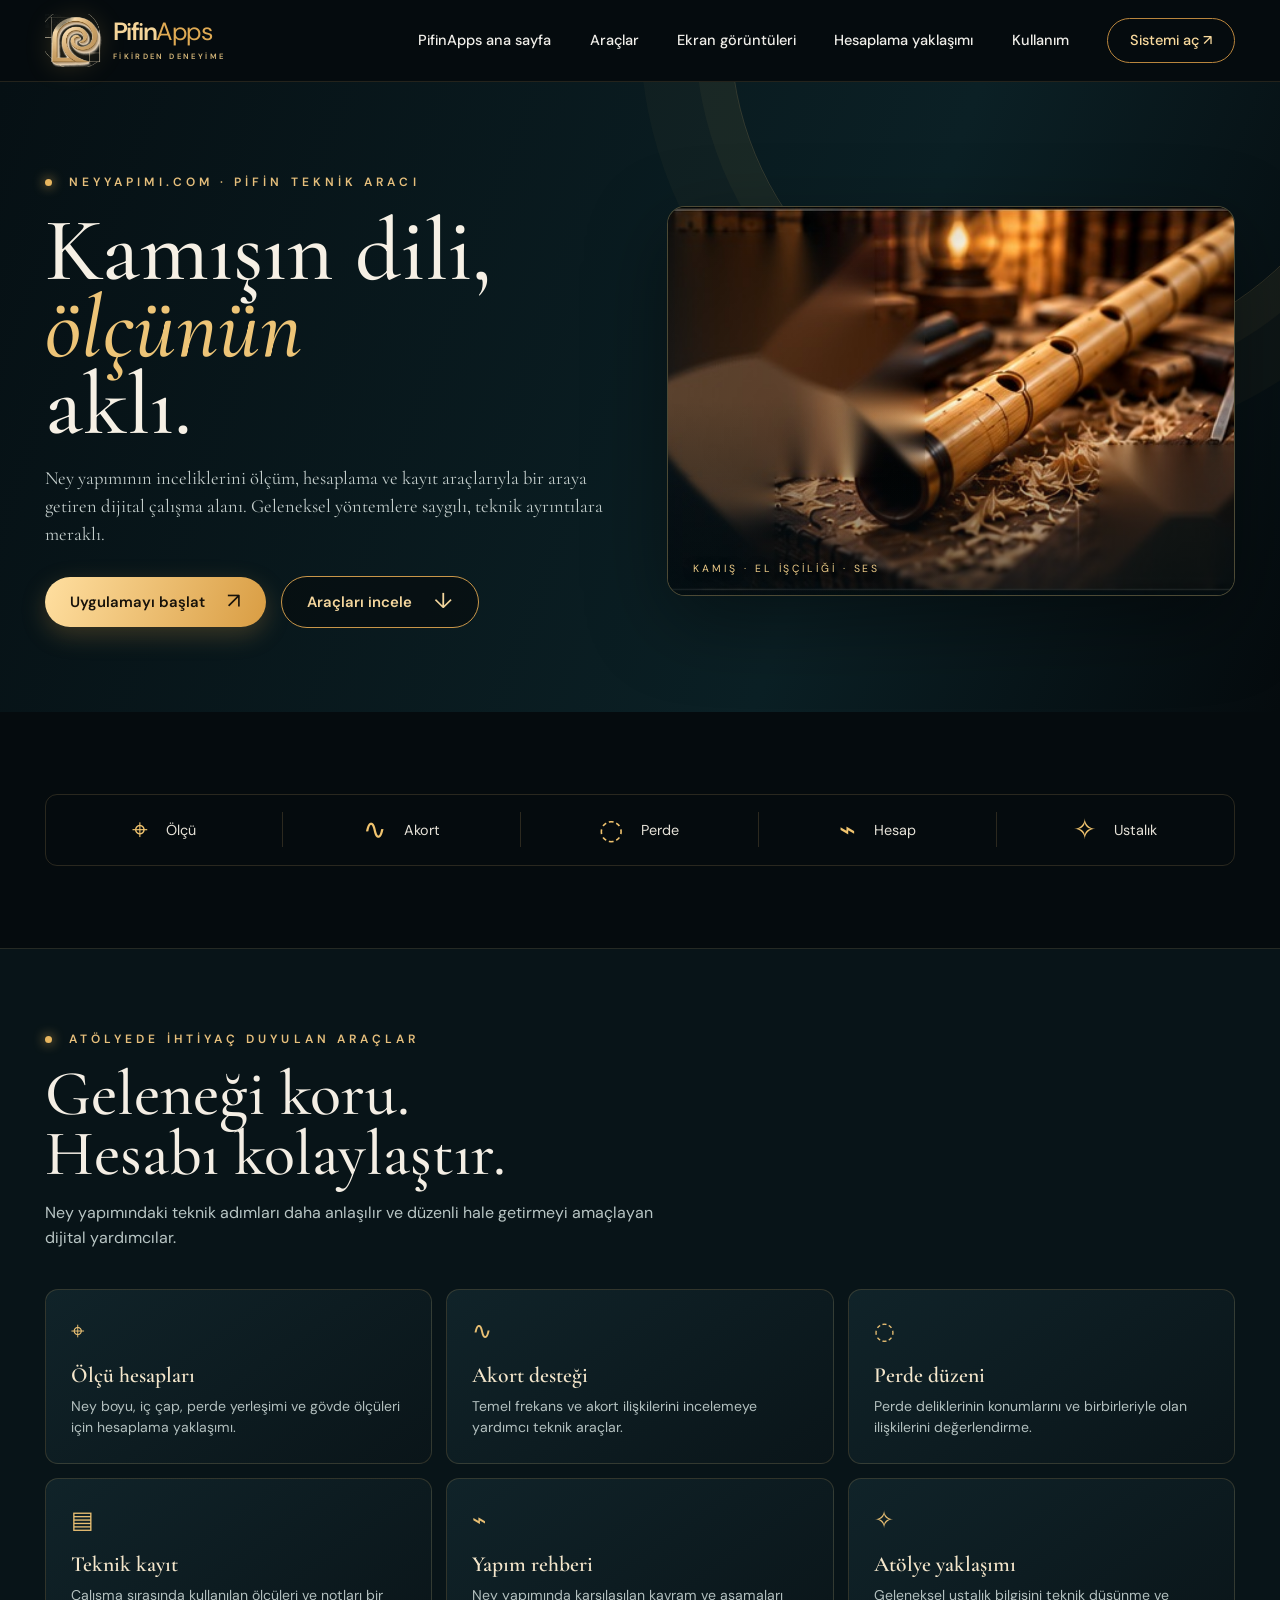
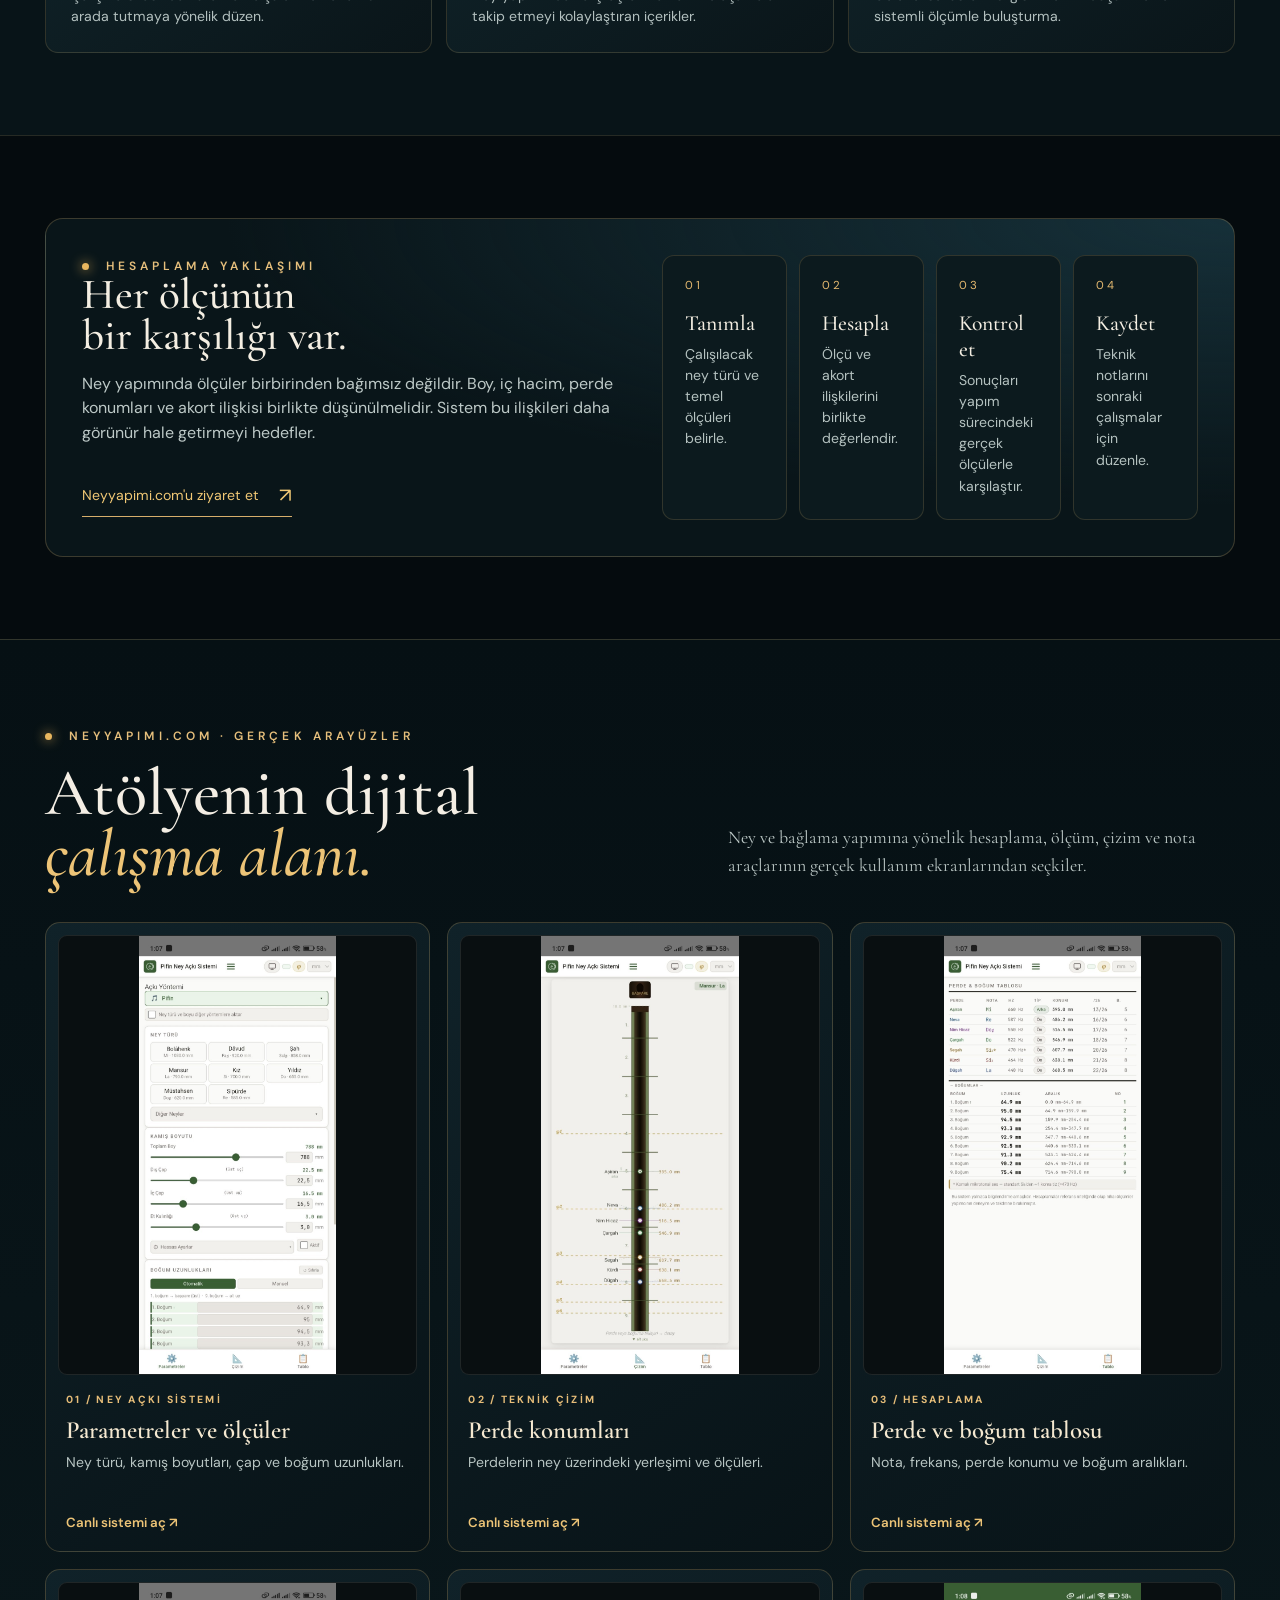
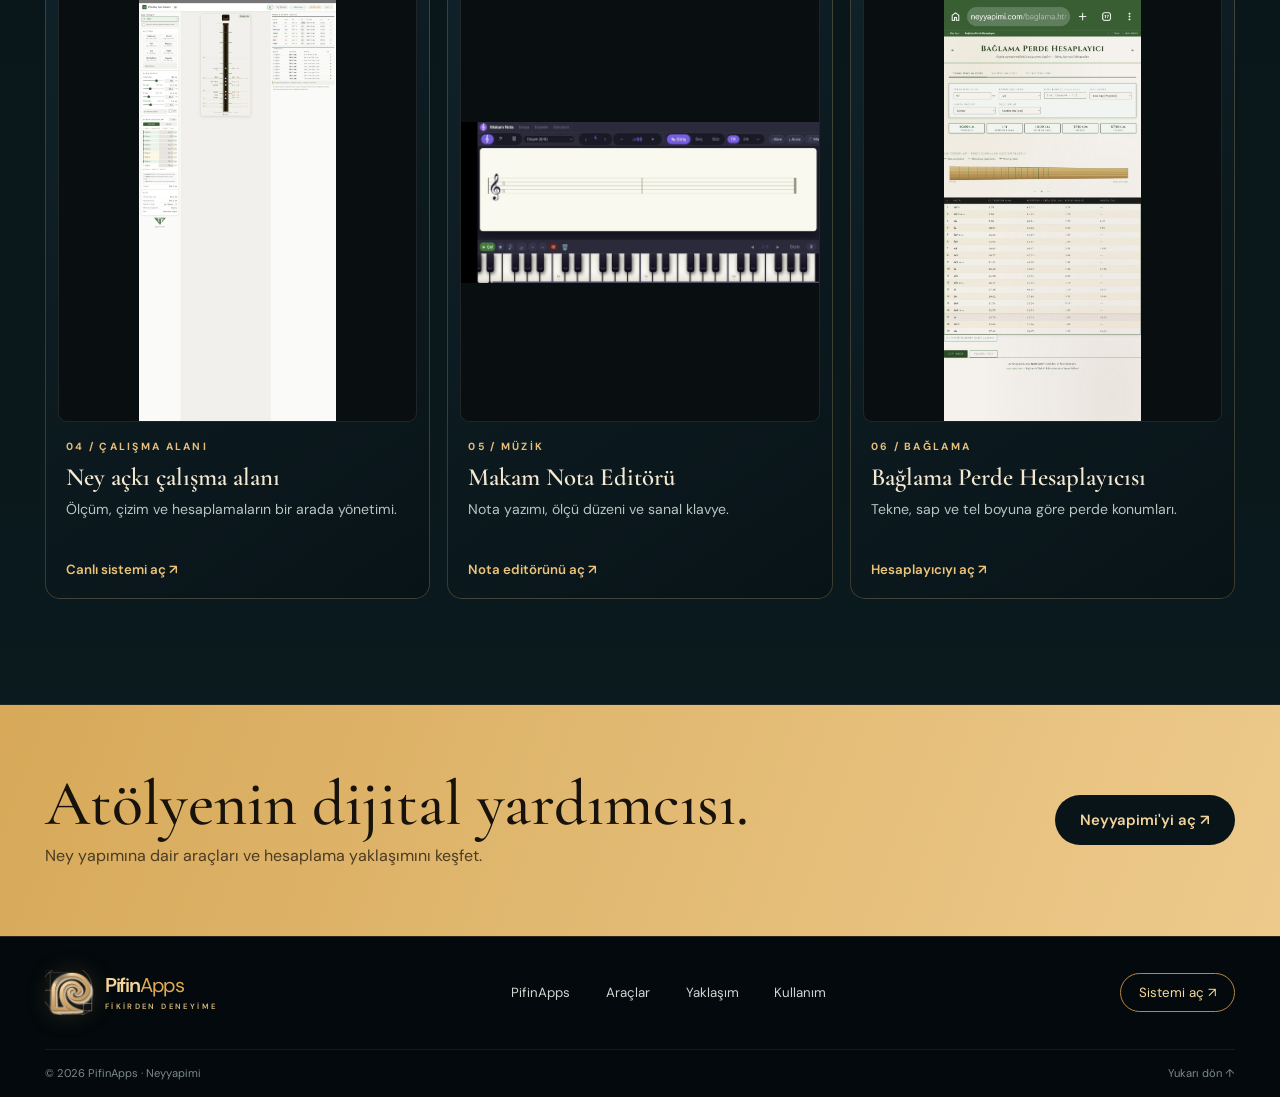
==== commit 8abc4d50: "Add files via upload" ====
--- a/neyyapimi/index.html
+++ b/neyyapimi/index.html
@@ -1,6 +1,6 @@
 <!doctype html>
 <html lang="tr"><head><meta charset="utf-8"><meta name="viewport" content="width=device-width,initial-scale=1"><title>Neyyapimi — Kamışın dili, ölçünün aklı | PifinApps</title><meta name="description" content="Ney yapımının inceliklerini ölçüm, hesaplama ve kayıt araçlarıyla buluşturan dijital çalışma alanı."><meta name="theme-color" content="#050b0e"><link rel="icon" href="../assets/favicon.svg"><link rel="stylesheet" href="../styles.css"><link rel="preconnect" href="https://fonts.googleapis.com"><link rel="preconnect" href="https://fonts.gstatic.com" crossorigin><link href="https://fonts.googleapis.com/css2?family=Cormorant+Garamond:wght@400;500;600;700&family=DM+Sans:wght@400;500;600;700&display=swap" rel="stylesheet"></head>
-<body class="subpage ney-product" id="top"><header class="site-header"><div class="nav-wrap"><a class="brand" href="../" aria-label="PifinApps ana sayfa"><img class="brand-mark" src="../assets/visuals/pifinapps-mark.png" alt=""><span class="brand-type">Pifin<span>Apps</span><small>FİKİRDEN DENEYİME</small></span></a><button class="menu-toggle" aria-label="Menüyü aç" aria-expanded="false"><span></span><span></span></button><nav class="main-nav"><a href="../">PifinApps ana sayfa</a><a href="#araclar">Araçlar</a><a href="#yontem">Hesaplama yaklaşımı</a><a href="#yontem">Kullanım</a><a class="nav-pill" href="https://www.neyyapimi.com" target="_blank" rel="noopener">Sistemi aç ↗</a></nav></div></header>
+<body class="subpage ney-product" id="top"><header class="site-header"><div class="nav-wrap"><a class="brand" href="../" aria-label="PifinApps ana sayfa"><img class="brand-mark" src="../assets/visuals/pifinapps-mark.png" alt=""><span class="brand-type">Pifin<span>Apps</span><small>FİKİRDEN DENEYİME</small></span></a><button class="menu-toggle" aria-label="Menüyü aç" aria-expanded="false"><span></span><span></span></button><nav class="main-nav"><a href="../">PifinApps ana sayfa</a><a href="#araclar">Araçlar</a><a href="#ekranlar">Ekran görüntüleri</a><a href="#yontem">Hesaplama yaklaşımı</a><a href="#yontem">Kullanım</a><a class="nav-pill" href="https://www.neyyapimi.com" target="_blank" rel="noopener">Sistemi aç ↗</a></nav></div></header>
 <main><section class="subpage-hero"><div class="container subpage-grid"><div><div class="eyebrow"><i></i> NEYYAPIMI.COM · PİFİN TEKNİK ARACI</div><h1>Kamışın dili,<br><em>ölçünün</em><br>aklı.</h1><p>Ney yapımının inceliklerini ölçüm, hesaplama ve kayıt araçlarıyla bir araya getiren dijital çalışma alanı. Geleneksel yöntemlere saygılı, teknik ayrıntılara meraklı.</p><div class="hero-actions"><a class="button button-gold" href="https://www.neyyapimi.com" target="_blank" rel="noopener">Uygulamayı başlat <span>↗</span></a><a class="button button-ghost" href="#araclar">Araçları incele <span>↓</span></a></div></div><div class="subpage-visual"><img src="../assets/visuals/ney-workshop-scene.jpg" alt="Geleneksel ney yapım atölyesinde kamış ney ve işçilik ayrıntıları"><div class="visual-overlay"></div><div class="ney-photo-caption">KAMIŞ · EL İŞÇİLİĞİ · SES</div></div></div></section>
 <section class="subpage-section"><div class="container"><div class="principle-row ney-principles"><div class="principle"><b>⌖</b><span>Ölçü</span></div><div class="principle"><b>∿</b><span>Akort</span></div><div class="principle"><b>◌</b><span>Perde</span></div><div class="principle"><b>⌁</b><span>Hesap</span></div><div class="principle"><b>✧</b><span>Ustalık</span></div></div></div></section>
 <section class="subpage-section alt" id="araclar"><div class="container"><div class="subpage-heading"><div class="eyebrow"><i></i> ATÖLYEDE İHTİYAÇ DUYULAN ARAÇLAR</div><h2>Geleneği koru.<br>Hesabı kolaylaştır.</h2><p>Ney yapımındaki teknik adımları daha anlaşılır ve düzenli hale getirmeyi amaçlayan dijital yardımcılar.</p></div><div class="dark-grid">
@@ -12,6 +12,19 @@
 <article class="dark-feature"><div class="feature-icon">✧</div><h3>Atölye yaklaşımı</h3><p>Geleneksel ustalık bilgisini teknik düşünme ve sistemli ölçümle buluşturma.</p></article>
 </div></div></section>
 <section class="subpage-section" id="yontem"><div class="container privacy-panel"><div><div class="eyebrow"><i></i> HESAPLAMA YAKLAŞIMI</div><h2>Her ölçünün<br>bir karşılığı var.</h2><p>Ney yapımında ölçüler birbirinden bağımsız değildir. Boy, iç hacim, perde konumları ve akort ilişkisi birlikte düşünülmelidir. Sistem bu ilişkileri daha görünür hale getirmeyi hedefler.</p><a class="text-link" href="https://www.neyyapimi.com" target="_blank" rel="noopener">Neyyapimi.com'u ziyaret et <span>↗</span></a></div><div class="ney-workflow"><article class="workflow-step"><h3>Tanımla</h3><p>Çalışılacak ney türü ve temel ölçüleri belirle.</p></article><article class="workflow-step"><h3>Hesapla</h3><p>Ölçü ve akort ilişkilerini birlikte değerlendir.</p></article><article class="workflow-step"><h3>Kontrol et</h3><p>Sonuçları yapım sürecindeki gerçek ölçülerle karşılaştır.</p></article><article class="workflow-step"><h3>Kaydet</h3><p>Teknik notlarını sonraki çalışmalar için düzenle.</p></article></div></div></section>
+<section class="ney-showcase" id="ekranlar">
+  <div class="container">
+    <div class="showcase-heading"><div><div class="eyebrow"><i></i> NEYYAPIMI.COM · GERÇEK ARAYÜZLER</div><h2>Atölyenin dijital<br><em>çalışma alanı.</em></h2></div><p>Ney ve bağlama yapımına yönelik hesaplama, ölçüm, çizim ve nota araçlarının gerçek kullanım ekranlarından seçkiler.</p></div>
+    <div class="ney-screen-grid actual-screens">
+      <a class="ney-screen-card" href="https://www.neyyapimi.com/" target="_blank" rel="noopener"><img src="../assets/neyyapimi-screenshots/ney-parametreleri.jpg" alt="Pifin Ney Açkı Sistemi parametreler ekranı"><span class="screen-number">01 / NEY AÇKI SİSTEMİ</span><h3>Parametreler ve ölçüler</h3><p>Ney türü, kamış boyutları, çap ve boğum uzunlukları.</p><b>Canlı sistemi aç ↗</b></a>
+      <a class="ney-screen-card" href="https://www.neyyapimi.com/" target="_blank" rel="noopener"><img src="../assets/neyyapimi-screenshots/ney-cizim-perde-konumlari.jpg" alt="Ney çizimi ve perde konumları"><span class="screen-number">02 / TEKNİK ÇİZİM</span><h3>Perde konumları</h3><p>Perdelerin ney üzerindeki yerleşimi ve ölçüleri.</p><b>Canlı sistemi aç ↗</b></a>
+      <a class="ney-screen-card" href="https://www.neyyapimi.com/" target="_blank" rel="noopener"><img src="../assets/neyyapimi-screenshots/perde-bogum-tablosu.jpg" alt="Ney perde ve boğum hesaplama tablosu"><span class="screen-number">03 / HESAPLAMA</span><h3>Perde ve boğum tablosu</h3><p>Nota, frekans, perde konumu ve boğum aralıkları.</p><b>Canlı sistemi aç ↗</b></a>
+      <a class="ney-screen-card" href="https://www.neyyapimi.com/" target="_blank" rel="noopener"><img src="../assets/neyyapimi-screenshots/ney-ac-ki-sistemi-genel.jpg" alt="Pifin Ney Açkı Sistemi genel çalışma ekranı"><span class="screen-number">04 / ÇALIŞMA ALANI</span><h3>Ney açkı çalışma alanı</h3><p>Ölçüm, çizim ve hesaplamaların bir arada yönetimi.</p><b>Canlı sistemi aç ↗</b></a>
+      <a class="ney-screen-card" href="https://www.neyyapimi.com/nota.html" target="_blank" rel="noopener"><img src="../assets/neyyapimi-screenshots/makam-nota-editoru.jpg" alt="Makam Nota Editörü ve sanal piyano klavyesi"><span class="screen-number">05 / MÜZİK</span><h3>Makam Nota Editörü</h3><p>Nota yazımı, ölçü düzeni ve sanal klavye.</p><b>Nota editörünü aç ↗</b></a>
+      <a class="ney-screen-card" href="https://www.neyyapimi.com/baglama.html" target="_blank" rel="noopener"><img src="../assets/neyyapimi-screenshots/baglama-perde-hesaplayici.jpg" alt="Bağlama Perde Hesaplayıcısı ekranı"><span class="screen-number">06 / BAĞLAMA</span><h3>Bağlama Perde Hesaplayıcısı</h3><p>Tekne, sap ve tel boyuna göre perde konumları.</p><b>Hesaplayıcıyı aç ↗</b></a>
+    </div>
+  </div>
+</section>
 <section class="end-cta"><div class="container end-cta-inner"><div><h2>Atölyenin dijital yardımcısı.</h2><p>Ney yapımına dair araçları ve hesaplama yaklaşımını keşfet.</p></div><a class="button" href="https://www.neyyapimi.com" target="_blank" rel="noopener">Neyyapimi'yi aç ↗</a></div></section></main>
 <footer class="site-footer"><div class="container footer-main"><a class="brand footer-brand" href="../"><img class="brand-mark" src="../assets/visuals/pifinapps-mark.png" alt=""><span class="brand-type">Pifin<span>Apps</span><small>FİKİRDEN DENEYİME</small></span></a><nav class="footer-nav"><a href="../">PifinApps</a><a href="#araclar">Araçlar</a><a href="#yontem">Yaklaşım</a><a href="#yontem">Kullanım</a></nav><a class="footer-idea" href="https://www.neyyapimi.com" target="_blank" rel="noopener">Sistemi aç ↗</a></div><div class="container footer-bottom"><span>© <span id="year"></span> PifinApps · Neyyapimi</span><a href="#top">Yukarı dön ↑</a></div></footer><button class="back-to-top" aria-label="Yukarı çık">↑</button><script src="../site.js"></script>
 <style>.ney-photo-caption{position:absolute;left:25px;bottom:20px;color:#f0ce8a;letter-spacing:.28em;font-size:.65rem;text-shadow:0 1px 10px #000}.ney-principles{grid-template-columns:repeat(5,1fr);border:1px solid #d5ae6a2d;border-radius:12px;padding:12px 0}.ney-principles .principle{border-color:#d6b16a30}.ney-principles .principle span{color:#e6e2d8}@media(max-width:760px){.ney-principles{grid-template-columns:repeat(2,1fr)}.ney-principles .principle{border:0;padding:10px}.ney-principles .principle:last-child{grid-column:1/-1}}</style>
--- a/styles.css
+++ b/styles.css
@@ -12,3 +12,43 @@
 .ney-card .product-bg{background-position:77% center}
 @media(min-width:1200px){.hero{height:535px;min-height:535px}.products{padding-top:14px}.product-card{height:306px}}
 .about-dialog{width:min(650px,calc(100% - 32px));padding:42px;border:1px solid #d8b16d88;border-radius:20px;background:radial-gradient(ellipse at 100% 0,#15303a,transparent 60%),#071216;color:var(--paper);box-shadow:0 25px 100px #000b}.about-dialog::backdrop{background:rgba(0,5,8,.78);backdrop-filter:blur(8px)}.about-dialog h2{font:500 clamp(2.8rem,6vw,4.5rem)/.9 var(--serif);margin:24px 0;color:#f5eee3}.about-dialog h2 em{color:#edc477}.about-dialog p{font:400 1.1rem/1.5 var(--serif);color:#c3cfcd;max-width:520px}.dialog-close{position:absolute;right:15px;top:12px;border:0;background:none;color:#f1ce89;font-size:2rem;cursor:pointer}.about-dialog .text-link{margin-top:10px}
+
+
+/* Expanded PifinApps philosophy and Neyyapimi showcase */
+.story{padding:112px 0 76px}
+.story-layout{display:grid;grid-template-columns:.92fr 1.08fr;gap:clamp(40px,7vw,110px);align-items:start}
+.story-intro{position:relative;z-index:2}.story h2{font-size:clamp(3.7rem,6.5vw,6.1rem);margin:26px 0 24px}
+.story-lead{font-size:1.35rem!important;line-height:1.45!important;color:#f0dfbd!important;max-width:560px!important}
+.story-prose{padding-top:42px;position:relative;z-index:2}.story-prose p{max-width:690px;margin:0 0 20px;font-size:1.13rem;line-height:1.72;color:#c6d0ce}
+.story-manifesto{display:grid;grid-template-columns:repeat(4,1fr);gap:14px;margin-top:64px;position:relative;z-index:2}
+.manifesto-item{padding:24px 22px 26px;border:1px solid #d9b36c35;border-radius:14px;background:linear-gradient(145deg,#102329d9,#081317e8);min-height:190px}
+.manifesto-item span,.screen-number{font-size:.65rem;letter-spacing:.22em;color:#e6bd79;font-weight:700}
+.manifesto-item h3{font:600 1.45rem var(--serif);color:#f5e8d0;margin:18px 0 9px}.manifesto-item p{font-size:.86rem;line-height:1.55;color:#b8c6c4;margin:0}
+.story-bridge{display:flex;align-items:center;gap:24px;margin-top:58px;position:relative;z-index:2}.story-bridge p{max-width:700px;text-align:center;margin:0;color:#e5d6b9;font:italic 1.35rem/1.5 var(--serif)}.story-bridge em{color:#f2c979}.bridge-line{height:1px;flex:1;background:linear-gradient(90deg,transparent,#d5ad6b80)}.bridge-line:last-child{transform:scaleX(-1)}
+.ney-showcase{padding:88px 0 105px;background:linear-gradient(180deg,#061014,#0b1a1e);border-top:1px solid #d9ae6a30;border-bottom:1px solid #d9ae6a24}
+.showcase-heading{display:grid;grid-template-columns:1fr .8fr;gap:50px;align-items:end;margin-bottom:38px}.showcase-heading h2{font:500 clamp(3rem,5.2vw,4.9rem)/.92 var(--serif);margin:18px 0 0;color:#f4eee4}.showcase-heading h2 em{color:#edc477}.showcase-heading>p{font:400 1.12rem/1.6 var(--serif);color:#bdc9c7;margin:0 0 4px;max-width:560px}
+.ney-screen-grid{display:grid;grid-template-columns:repeat(3,1fr);gap:17px}.ney-screen-card{display:block;padding:12px 12px 20px;border:1px solid #d4ad6a40;border-radius:15px;background:linear-gradient(145deg,#102229,#081317);transition:transform .25s,border-color .25s,box-shadow .25s}.ney-screen-card:hover{transform:translateY(-5px);border-color:#e6bd79a8;box-shadow:0 18px 45px #0006}.ney-screen-card img{width:100%;aspect-ratio:16/10;object-fit:cover;display:block;border-radius:9px;border:1px solid #ffffff18;background:#071014}.ney-screen-card .screen-number{display:block;margin:18px 8px 0}.ney-screen-card h3{font:600 1.55rem var(--serif);color:#f4e8d0;margin:9px 8px 7px}.ney-screen-card p{font-size:.88rem;line-height:1.5;color:#b8c5c3;margin:0 8px 14px;min-height:44px}.ney-screen-card b{display:inline-block;margin:0 8px;color:#edc477;font-size:.83rem;font-weight:600}.showcase-note{font-size:.78rem;line-height:1.55;color:#879997;margin:18px 3px 0;max-width:900px}
+@media(max-width:900px){.story-layout{grid-template-columns:1fr;gap:8px}.story-prose{padding-top:0}.story-manifesto{grid-template-columns:repeat(2,1fr)}.showcase-heading{grid-template-columns:1fr;gap:16px}.ney-screen-grid{grid-template-columns:1fr 1fr}}
+@media(max-width:560px){.story{padding:78px 0 60px}.story-manifesto{grid-template-columns:1fr 1fr;gap:9px}.manifesto-item{padding:18px 15px;min-height:0}.manifesto-item h3{font-size:1.2rem}.manifesto-item p{font-size:.8rem}.story-bridge{gap:10px;margin-top:38px}.story-bridge p{font-size:1.08rem}.ney-showcase{padding:65px 0}.ney-screen-grid{grid-template-columns:1fr}.ney-screen-card img{aspect-ratio:16/9}.showcase-heading h2{font-size:3.4rem}}
+
+/* PifinApps brand integration and authentic Neyyapimi screenshots */
+.brand-logo{display:block;width:190px;height:auto;max-height:58px;object-fit:contain;object-position:left center}
+.footer-brand .brand-logo{width:170px;max-height:48px}
+.story-minimal{min-height:370px;display:flex;align-items:center;justify-content:center;padding:70px 0;background:radial-gradient(ellipse at 50% 65%,#0b2028 0,transparent 54%),linear-gradient(110deg,#050b0e,#08151a 70%,#050b0e)}
+.story-wordmark-wrap{position:relative;z-index:2;text-align:center}
+.story-wordmark{margin:0!important;font:500 clamp(4rem,11vw,9rem)/1 var(--sans)!important;letter-spacing:.12em!important;color:#f3e6cc!important;text-shadow:0 8px 50px #d6a95b20}
+.story-minimal .story-orbit{top:50%;right:50%;transform:translate(50%,-50%);width:min(500px,75vw);height:min(500px,75vw);opacity:.55}
+.actual-screens{grid-template-columns:repeat(3,minmax(0,1fr));align-items:stretch}
+.actual-screens .ney-screen-card{display:flex;flex-direction:column;min-width:0}
+.actual-screens .ney-screen-card img{height:440px;max-height:52vh;aspect-ratio:auto;object-fit:contain;object-position:center;background:#090f11}
+.actual-screens .ney-screen-card p{min-height:48px}
+@media(max-width:900px){.actual-screens{grid-template-columns:repeat(2,minmax(0,1fr))}.actual-screens .ney-screen-card img{height:420px;max-height:48vh}}
+@media(max-width:560px){.brand-logo{width:158px;max-height:48px}.footer-brand .brand-logo{width:150px}.story-minimal{min-height:260px;padding:55px 0}.story-wordmark{font-size:clamp(2.9rem,12vw,4.3rem)!important;letter-spacing:.08em!important}.actual-screens{grid-template-columns:1fr}.actual-screens .ney-screen-card img{height:560px;max-height:68vh}.actual-screens .ney-screen-card p{min-height:0}}
+
+/* PifinApps hikâyesi: marka imzası ve anlatı birbirinden ayrıdır. */
+.story-wordmark-band{position:relative;min-height:270px;display:flex;align-items:center;justify-content:center;overflow:hidden;margin:-112px 0 72px;padding:55px 0;background:radial-gradient(ellipse at 50% 60%,#0b2028 0,transparent 58%),linear-gradient(110deg,#050b0e,#08151a 70%,#050b0e);border-bottom:1px solid #d9ae6a24}
+.story-wordmark-band .story-orbit{top:50%;right:50%;transform:translate(50%,-50%);width:min(420px,72vw);height:min(420px,72vw);opacity:.5}
+.story-wordmark-band .story-wordmark-wrap{position:relative;z-index:2;text-align:center}
+.story-wordmark-band .story-wordmark{margin:0!important;font:500 clamp(3.5rem,10vw,7.8rem)/1 var(--sans)!important;letter-spacing:.12em!important;color:#f3e6cc!important;text-shadow:0 8px 50px #d6a95b20}
+.story .story-layout{padding-bottom:12px}
+@media(max-width:560px){.story-wordmark-band{min-height:210px;margin:-78px 0 48px;padding:42px 0}.story-wordmark-band .story-wordmark{font-size:clamp(2.6rem,11vw,4rem)!important;letter-spacing:.07em!important}}
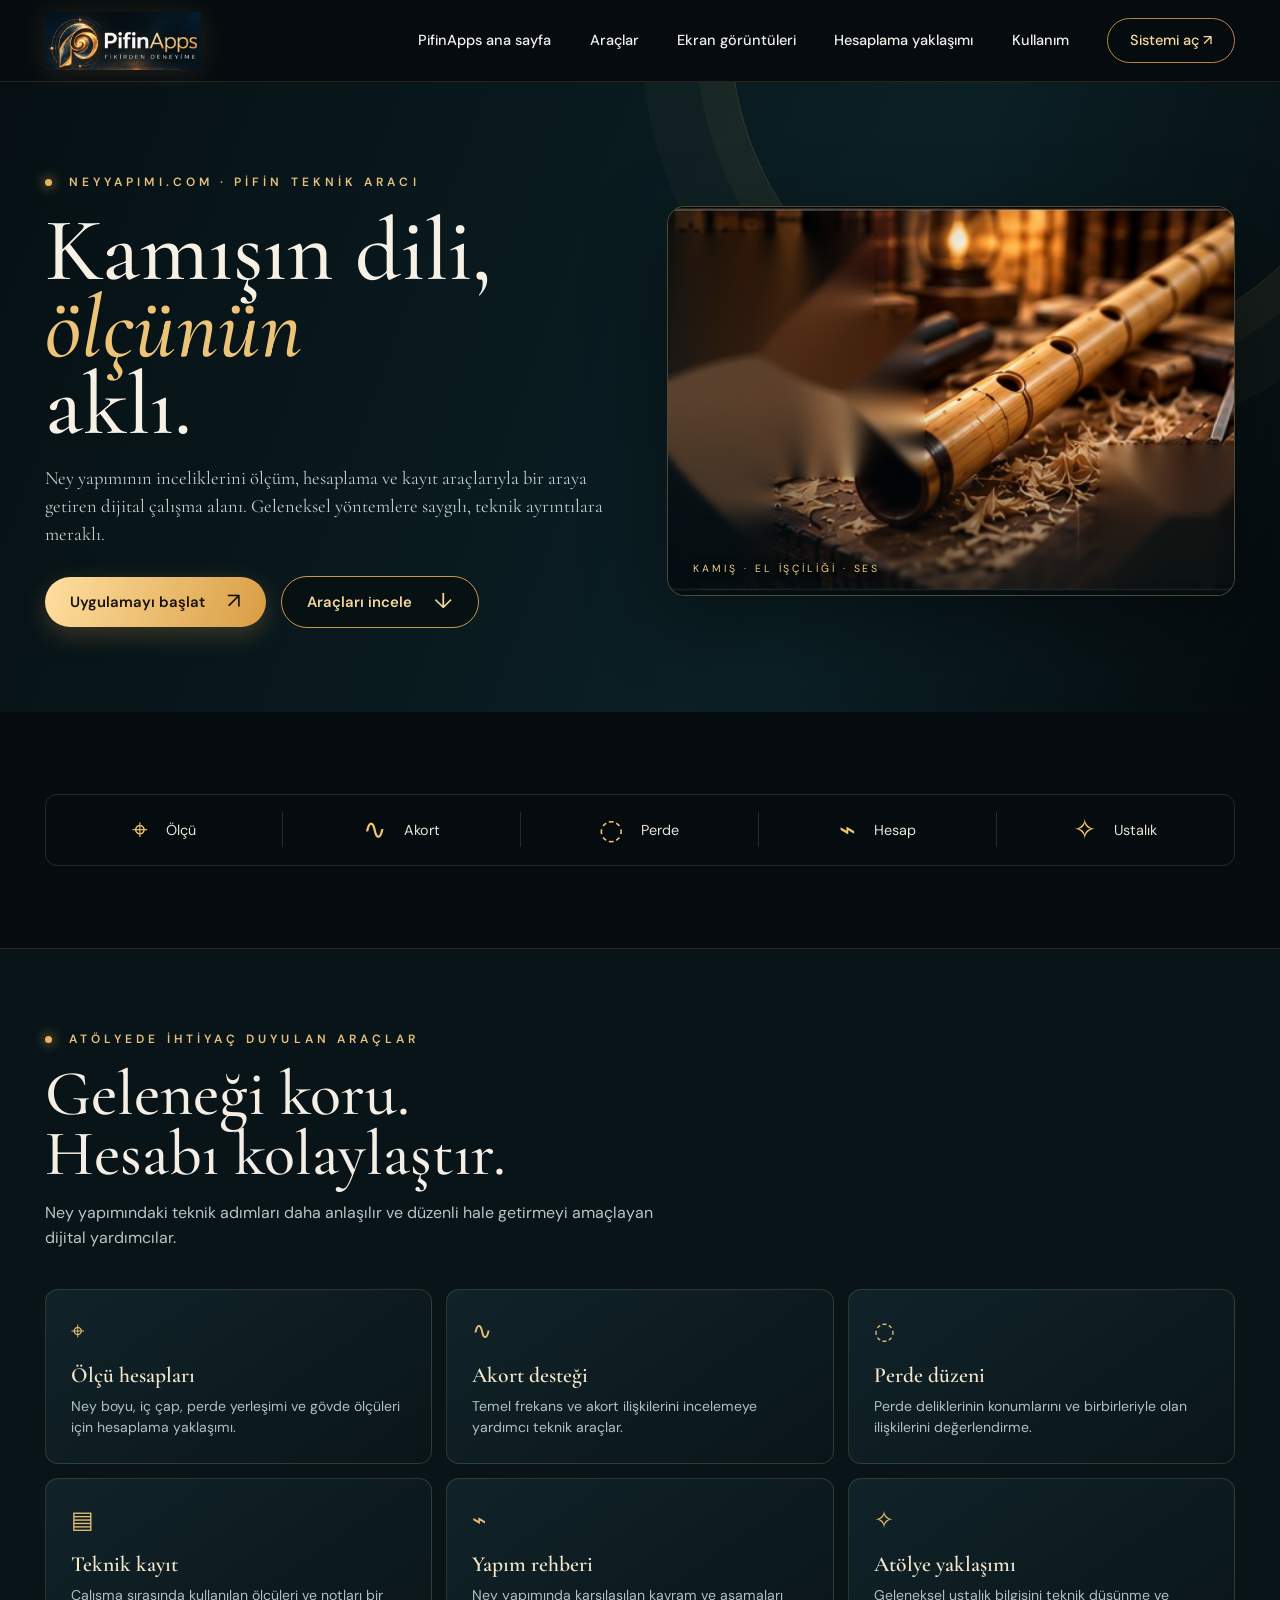
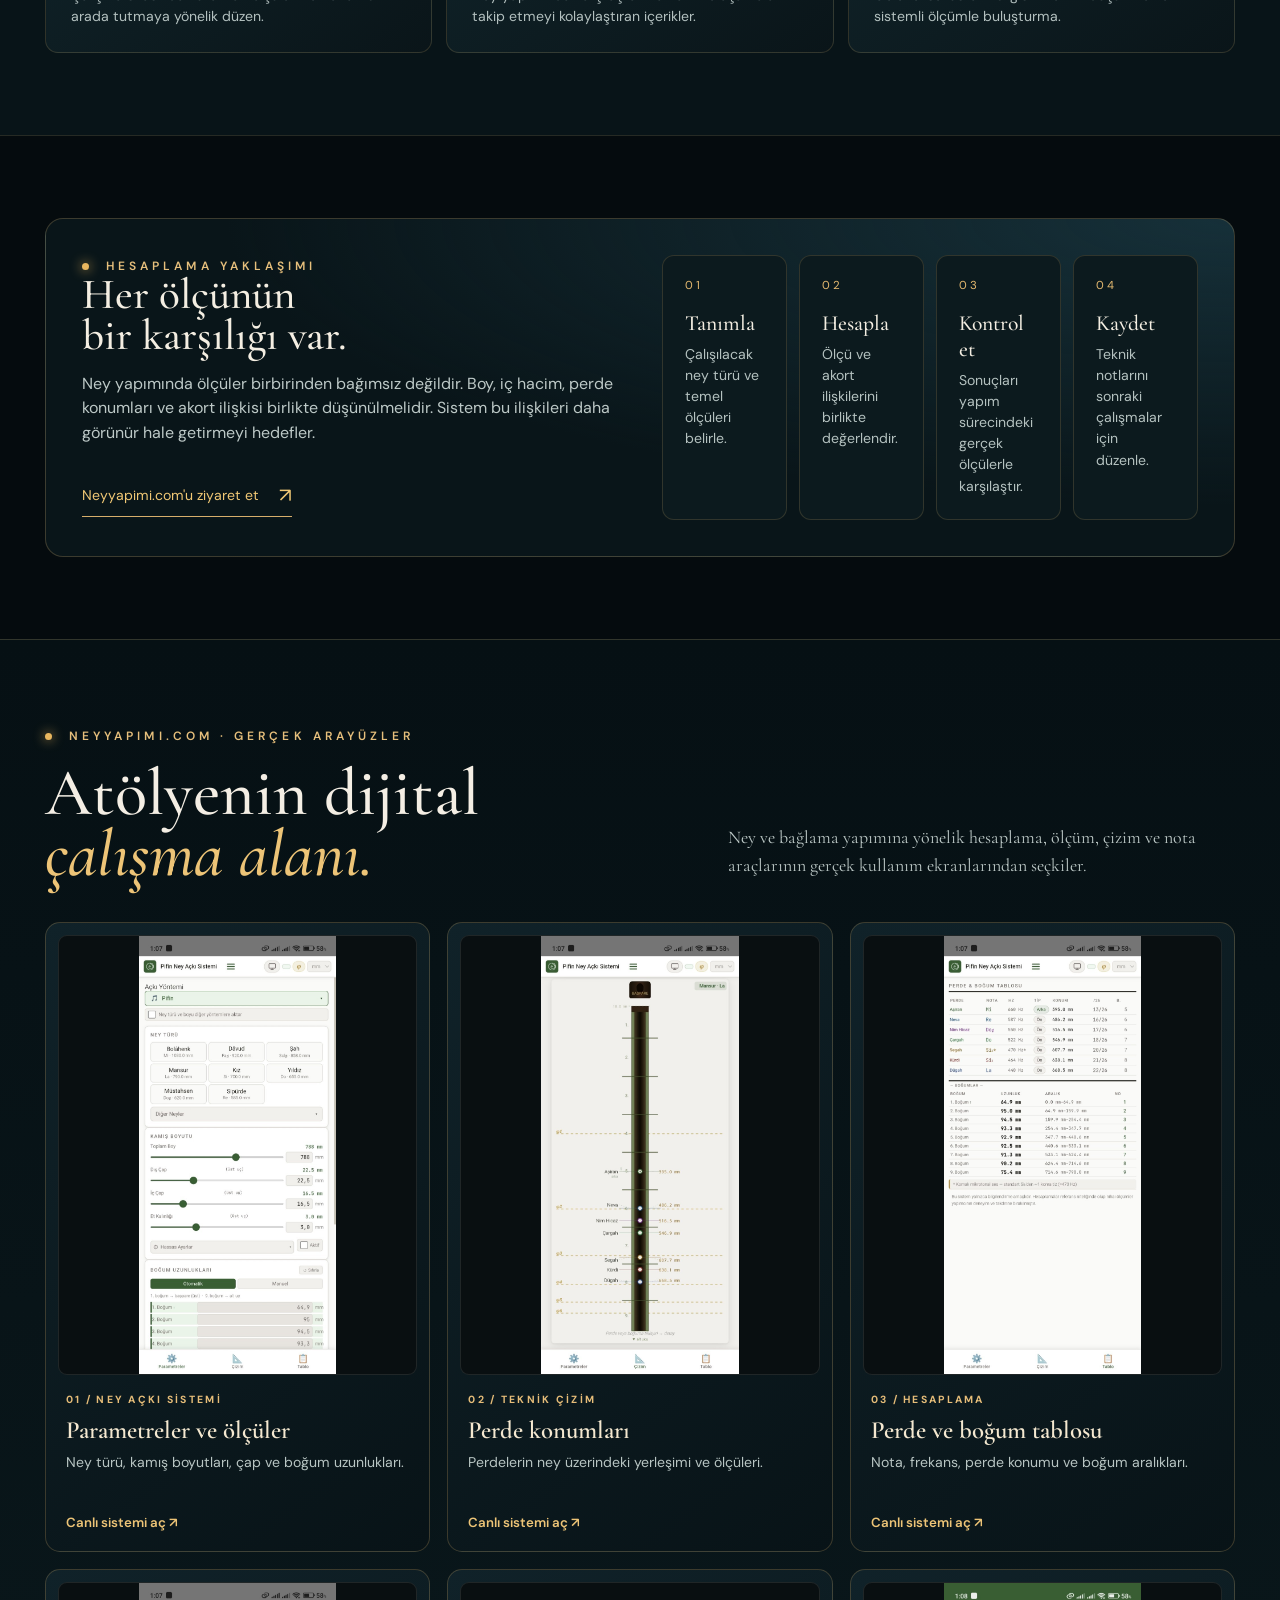
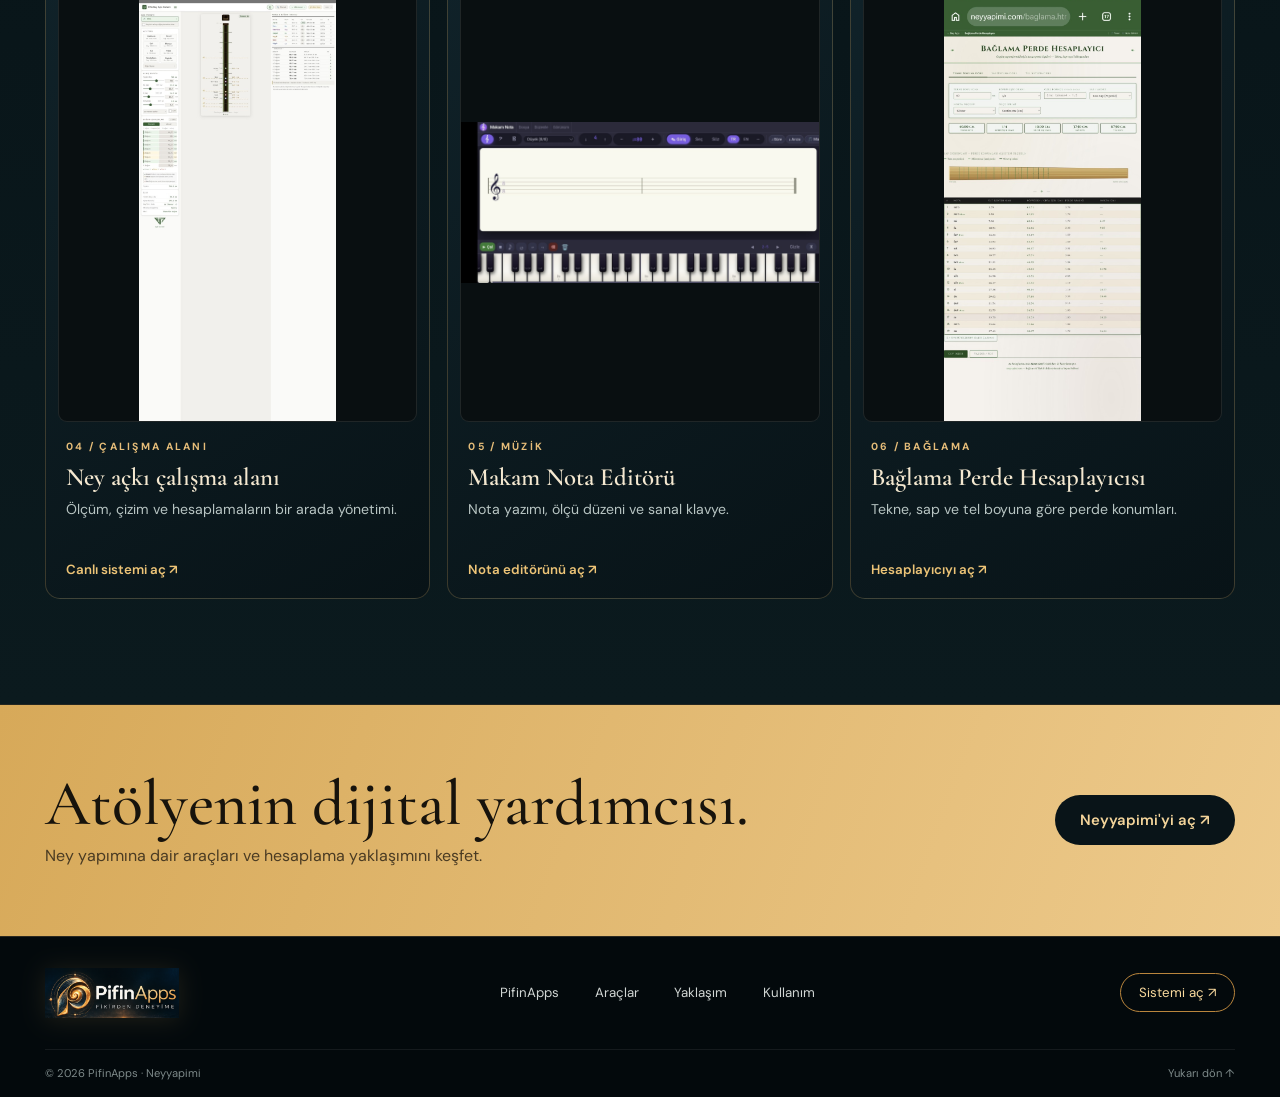
==== commit 0ca8a1b8: "Add files via upload" ====
--- a/neyyapimi/index.html
+++ b/neyyapimi/index.html
@@ -1,6 +1,6 @@
 <!doctype html>
-<html lang="tr"><head><meta charset="utf-8"><meta name="viewport" content="width=device-width,initial-scale=1"><title>Neyyapimi — Kamışın dili, ölçünün aklı | PifinApps</title><meta name="description" content="Ney yapımının inceliklerini ölçüm, hesaplama ve kayıt araçlarıyla buluşturan dijital çalışma alanı."><meta name="theme-color" content="#050b0e"><link rel="icon" href="../assets/favicon.svg"><link rel="stylesheet" href="../styles.css"><link rel="preconnect" href="https://fonts.googleapis.com"><link rel="preconnect" href="https://fonts.gstatic.com" crossorigin><link href="https://fonts.googleapis.com/css2?family=Cormorant+Garamond:wght@400;500;600;700&family=DM+Sans:wght@400;500;600;700&display=swap" rel="stylesheet"></head>
-<body class="subpage ney-product" id="top"><header class="site-header"><div class="nav-wrap"><a class="brand" href="../" aria-label="PifinApps ana sayfa"><img class="brand-mark" src="../assets/visuals/pifinapps-mark.png" alt=""><span class="brand-type">Pifin<span>Apps</span><small>FİKİRDEN DENEYİME</small></span></a><button class="menu-toggle" aria-label="Menüyü aç" aria-expanded="false"><span></span><span></span></button><nav class="main-nav"><a href="../">PifinApps ana sayfa</a><a href="#araclar">Araçlar</a><a href="#ekranlar">Ekran görüntüleri</a><a href="#yontem">Hesaplama yaklaşımı</a><a href="#yontem">Kullanım</a><a class="nav-pill" href="https://www.neyyapimi.com" target="_blank" rel="noopener">Sistemi aç ↗</a></nav></div></header>
+<html lang="tr"><head><meta charset="utf-8"><meta name="viewport" content="width=device-width,initial-scale=1"><title>Neyyapimi — Kamışın dili, ölçünün aklı | PifinApps</title><meta name="description" content="Ney yapımının inceliklerini ölçüm, hesaplama ve kayıt araçlarıyla buluşturan dijital çalışma alanı."><meta name="theme-color" content="#050b0e"><link rel="icon" type="image/png" sizes="32x32" href="../assets/favicon-32.png"><link rel="stylesheet" href="../styles.css"><link rel="preconnect" href="https://fonts.googleapis.com"><link rel="preconnect" href="https://fonts.gstatic.com" crossorigin><link href="https://fonts.googleapis.com/css2?family=Cormorant+Garamond:wght@400;500;600;700&family=DM+Sans:wght@400;500;600;700&display=swap" rel="stylesheet"><link rel="apple-touch-icon" href="../assets/apple-touch-icon.png"></head>
+<body class="subpage ney-product" id="top"><header class="site-header"><div class="nav-wrap"><a class="brand" href="../" aria-label="PifinApps ana sayfa"><img class="brand-logo" src="../assets/pifinapps-logo-lockup.png" alt="PifinApps – Fikirden Deneyime"></a><button class="menu-toggle" aria-label="Menüyü aç" aria-expanded="false"><span></span><span></span></button><nav class="main-nav"><a href="../">PifinApps ana sayfa</a><a href="#araclar">Araçlar</a><a href="#ekranlar">Ekran görüntüleri</a><a href="#yontem">Hesaplama yaklaşımı</a><a href="#yontem">Kullanım</a><a class="nav-pill" href="https://www.neyyapimi.com" target="_blank" rel="noopener">Sistemi aç ↗</a></nav></div></header>
 <main><section class="subpage-hero"><div class="container subpage-grid"><div><div class="eyebrow"><i></i> NEYYAPIMI.COM · PİFİN TEKNİK ARACI</div><h1>Kamışın dili,<br><em>ölçünün</em><br>aklı.</h1><p>Ney yapımının inceliklerini ölçüm, hesaplama ve kayıt araçlarıyla bir araya getiren dijital çalışma alanı. Geleneksel yöntemlere saygılı, teknik ayrıntılara meraklı.</p><div class="hero-actions"><a class="button button-gold" href="https://www.neyyapimi.com" target="_blank" rel="noopener">Uygulamayı başlat <span>↗</span></a><a class="button button-ghost" href="#araclar">Araçları incele <span>↓</span></a></div></div><div class="subpage-visual"><img src="../assets/visuals/ney-workshop-scene.jpg" alt="Geleneksel ney yapım atölyesinde kamış ney ve işçilik ayrıntıları"><div class="visual-overlay"></div><div class="ney-photo-caption">KAMIŞ · EL İŞÇİLİĞİ · SES</div></div></div></section>
 <section class="subpage-section"><div class="container"><div class="principle-row ney-principles"><div class="principle"><b>⌖</b><span>Ölçü</span></div><div class="principle"><b>∿</b><span>Akort</span></div><div class="principle"><b>◌</b><span>Perde</span></div><div class="principle"><b>⌁</b><span>Hesap</span></div><div class="principle"><b>✧</b><span>Ustalık</span></div></div></div></section>
 <section class="subpage-section alt" id="araclar"><div class="container"><div class="subpage-heading"><div class="eyebrow"><i></i> ATÖLYEDE İHTİYAÇ DUYULAN ARAÇLAR</div><h2>Geleneği koru.<br>Hesabı kolaylaştır.</h2><p>Ney yapımındaki teknik adımları daha anlaşılır ve düzenli hale getirmeyi amaçlayan dijital yardımcılar.</p></div><div class="dark-grid">
@@ -26,6 +26,6 @@
   </div>
 </section>
 <section class="end-cta"><div class="container end-cta-inner"><div><h2>Atölyenin dijital yardımcısı.</h2><p>Ney yapımına dair araçları ve hesaplama yaklaşımını keşfet.</p></div><a class="button" href="https://www.neyyapimi.com" target="_blank" rel="noopener">Neyyapimi'yi aç ↗</a></div></section></main>
-<footer class="site-footer"><div class="container footer-main"><a class="brand footer-brand" href="../"><img class="brand-mark" src="../assets/visuals/pifinapps-mark.png" alt=""><span class="brand-type">Pifin<span>Apps</span><small>FİKİRDEN DENEYİME</small></span></a><nav class="footer-nav"><a href="../">PifinApps</a><a href="#araclar">Araçlar</a><a href="#yontem">Yaklaşım</a><a href="#yontem">Kullanım</a></nav><a class="footer-idea" href="https://www.neyyapimi.com" target="_blank" rel="noopener">Sistemi aç ↗</a></div><div class="container footer-bottom"><span>© <span id="year"></span> PifinApps · Neyyapimi</span><a href="#top">Yukarı dön ↑</a></div></footer><button class="back-to-top" aria-label="Yukarı çık">↑</button><script src="../site.js"></script>
+<footer class="site-footer"><div class="container footer-main"><a class="brand footer-brand" href="../"><img class="brand-logo" src="../assets/pifinapps-logo-lockup.png" alt="PifinApps – Fikirden Deneyime"></a><nav class="footer-nav"><a href="../">PifinApps</a><a href="#araclar">Araçlar</a><a href="#yontem">Yaklaşım</a><a href="#yontem">Kullanım</a></nav><a class="footer-idea" href="https://www.neyyapimi.com" target="_blank" rel="noopener">Sistemi aç ↗</a></div><div class="container footer-bottom"><span>© <span id="year"></span> PifinApps · Neyyapimi</span><a href="#top">Yukarı dön ↑</a></div></footer><button class="back-to-top" aria-label="Yukarı çık">↑</button><script src="../site.js"></script>
 <style>.ney-photo-caption{position:absolute;left:25px;bottom:20px;color:#f0ce8a;letter-spacing:.28em;font-size:.65rem;text-shadow:0 1px 10px #000}.ney-principles{grid-template-columns:repeat(5,1fr);border:1px solid #d5ae6a2d;border-radius:12px;padding:12px 0}.ney-principles .principle{border-color:#d6b16a30}.ney-principles .principle span{color:#e6e2d8}@media(max-width:760px){.ney-principles{grid-template-columns:repeat(2,1fr)}.ney-principles .principle{border:0;padding:10px}.ney-principles .principle:last-child{grid-column:1/-1}}</style>
 </body></html>
--- a/styles.css
+++ b/styles.css
@@ -52,3 +52,15 @@
 .story-wordmark-band .story-wordmark{margin:0!important;font:500 clamp(3.5rem,10vw,7.8rem)/1 var(--sans)!important;letter-spacing:.12em!important;color:#f3e6cc!important;text-shadow:0 8px 50px #d6a95b20}
 .story .story-layout{padding-bottom:12px}
 @media(max-width:560px){.story-wordmark-band{min-height:210px;margin:-78px 0 48px;padding:42px 0}.story-wordmark-band .story-wordmark{font-size:clamp(2.6rem,11vw,4rem)!important;letter-spacing:.07em!important}}
+
+
+/* Shared PifinApps signature: one consistent logo across every section. */
+.brand-logo{display:block;width:164px;height:auto;max-height:58px;object-fit:contain;object-position:left center;mix-blend-mode:screen;filter:drop-shadow(0 2px 12px rgba(220,168,83,.13))}
+.footer-brand .brand-logo{width:150px;max-height:50px}
+.brand-mark,.brand-type{display:none!important}
+.story-wordmark-band{min-height:218px;margin:-112px 0 62px;padding:42px 0;background:radial-gradient(ellipse at 50% 55%,#102630 0,transparent 55%),linear-gradient(110deg,#050b0e,#08151a 70%,#050b0e);border-bottom:1px solid #d9ae6a24}
+.story-wordmark-band .story-orbit{top:50%;right:50%;transform:translate(50%,-50%);width:min(360px,65vw);height:min(360px,65vw);opacity:.38}
+.story-wordmark-wrap{position:relative;z-index:2;display:flex;justify-content:center;align-items:center}
+.story-signature{display:block;width:clamp(235px,31vw,340px);height:auto;max-height:128px;object-fit:contain;mix-blend-mode:screen;filter:drop-shadow(0 8px 28px rgba(0,0,0,.26))}
+@media(max-width:760px){.brand-logo{width:148px;max-height:52px}.footer-brand .brand-logo{width:140px}}
+@media(max-width:560px){.brand-logo{width:136px;max-height:48px}.footer-brand .brand-logo{width:132px}.story-wordmark-band{min-height:170px;margin:-78px 0 42px;padding:30px 0}.story-signature{width:min(250px,70vw);max-height:100px}.story-wordmark-band .story-orbit{width:260px;height:260px}}
